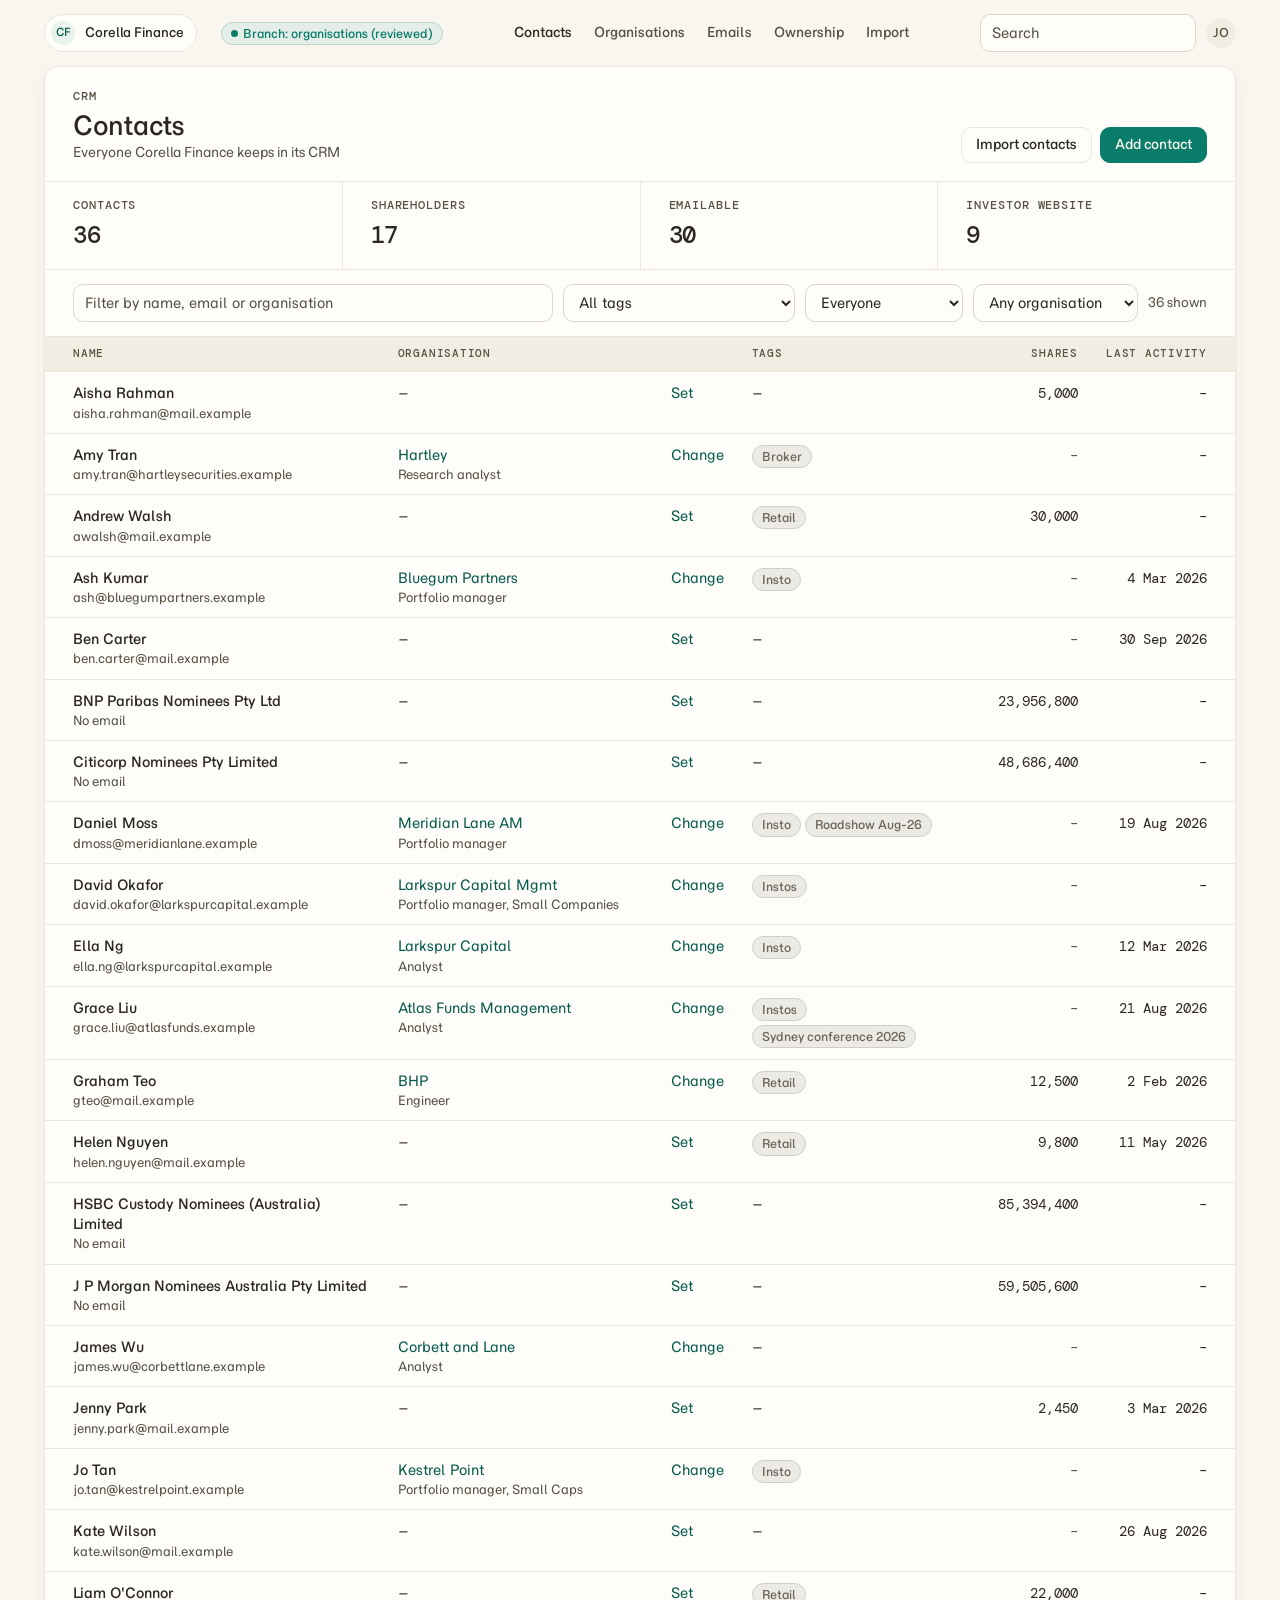
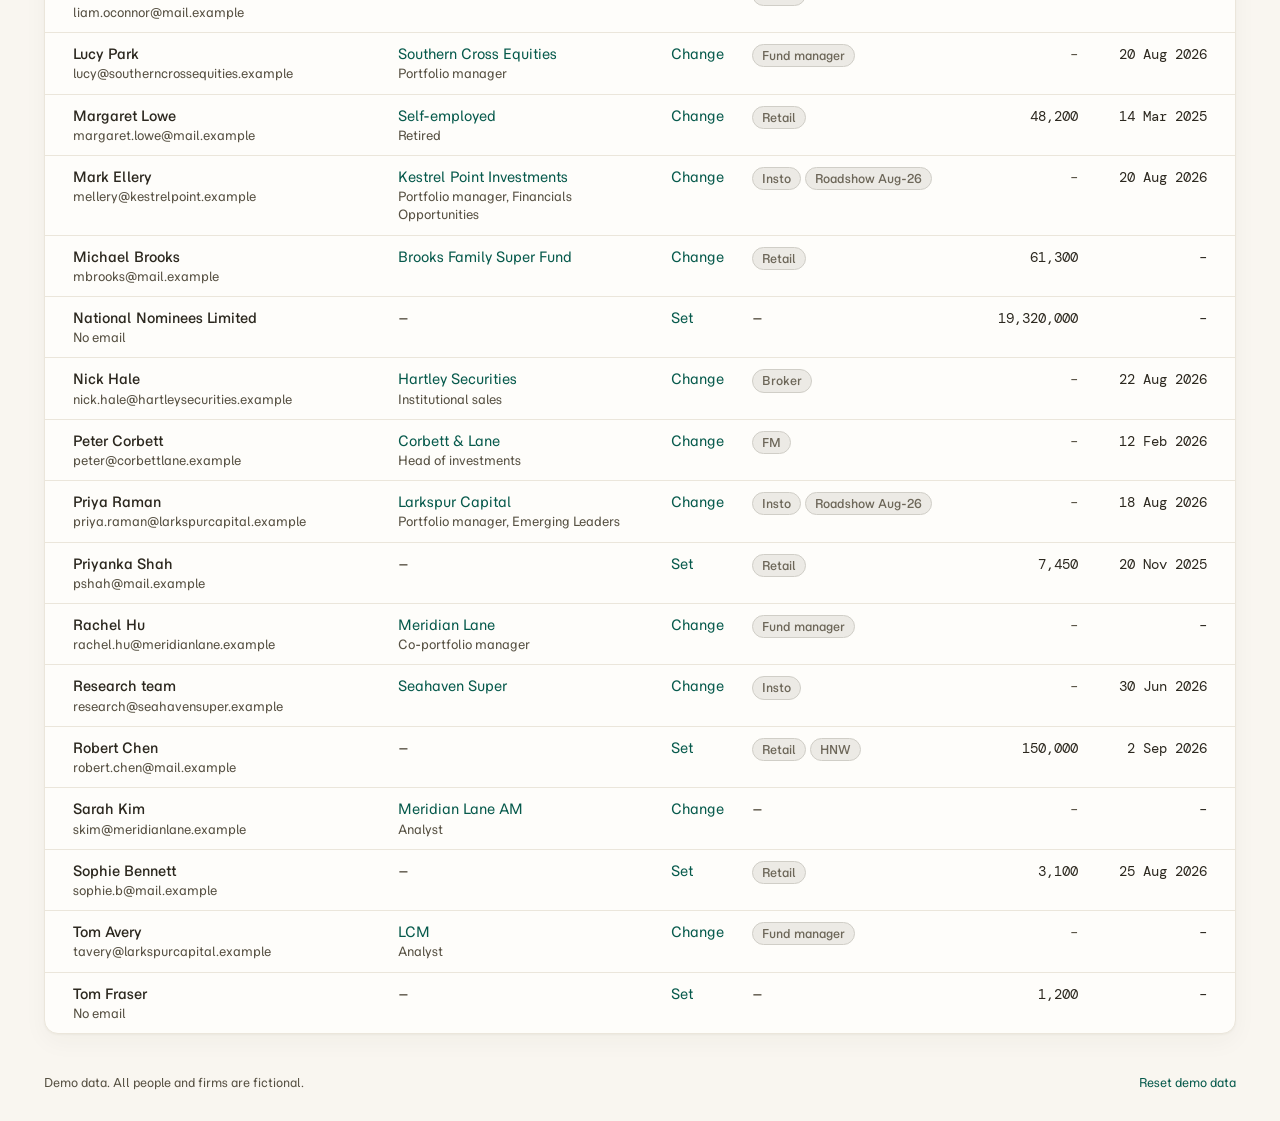
==== crm/4 - Corella CRM - Branch (reviewed).html @ 1e907d01 "Organisations: prototype (round 2), one-page note, homework pack and build tools Built on the engine" ====
<!doctype html>
<html lang="en-AU">
<head>
  <meta charset="utf-8">
  <meta name="viewport" content="width=device-width, initial-scale=1">
  <title>Corella Finance CRM · Branch: organisations (reviewed)</title>
  <style>
/* Embedded fonts: Momo Trust Sans and DM Mono. Generated file, no need to edit. */
@font-face{font-family:"Momo Trust Sans";font-weight:400;font-style:normal;font-display:block;src:url([data-uri]) format("woff2");}
@font-face{font-family:"Momo Trust Sans";font-weight:500;font-style:normal;font-display:block;src:url([data-uri]) format("woff2");}
@font-face{font-family:"DM Mono";font-weight:400;font-style:normal;font-display:block;src:url([data-uri]) format("woff2");}
@font-face{font-family:"DM Mono";font-weight:500;font-style:normal;font-display:block;src:url([data-uri]) format("woff2");}

</style>
  <style>
/* Ivy design tokens (Parchment) and the components this mock uses. */

:root {
  --font-sans: "Momo Trust Sans", "Inter", "Segoe UI Variable Text", -apple-system, BlinkMacSystemFont, "Helvetica Neue", Arial, sans-serif;
  --font-mono: "DM Mono", ui-monospace, "SF Mono", Menlo, Consolas, monospace;

  --radius: 0.625rem;
  --background: #F9F6F0;
  --card: #FEFDFA;
  --foreground: #2C281F;
  --muted: #F2EDE2;
  --muted-foreground: #575143;
  --secondary: #F2EDE2;
  --accent: #E9F3EC;
  --accent-foreground: #075A4C;
  --primary: #0A7D6A;
  --primary-foreground: #F7F4EC;
  --destructive: #B52A1E;
  --ring: #075A4C;
  --border: #EBE6DB;
  --input: #DDD7C9;

  --hue-green: #0A7D6A;
  --hue-blue: #1F52D0;
  --hue-violet: #6B30CF;
  --hue-amber: #8A6800;
  --hue-orange: #B8460A;
  --hue-rose: #B31E57;
  --hue-red: #B52A1E;
  --hue-gray: #6D6759;
}

* { box-sizing: border-box; }
html, body { margin: 0; }
body {
  background: var(--background);
  color: var(--foreground);
  font-family: var(--font-sans);
  font-size: 14px;
  line-height: 1.45;
  font-synthesis: none;
  -webkit-font-smoothing: antialiased;
}
b, strong, th, h1, h2, h3, h4 { font-weight: 500; }
a { color: var(--accent-foreground); text-decoration: none; }
a:hover { text-decoration: underline; }
:focus-visible { outline: 2px solid var(--ring); outline-offset: 2px; }

.mono { font-family: var(--font-mono); font-variant-numeric: tabular-nums; }
.num { font-family: var(--font-mono); font-variant-numeric: tabular-nums; text-align: right; white-space: nowrap; }
.muted { color: var(--muted-foreground); }
.small { font-size: 13px; }
.caption { font-size: 12px; }
.eyebrow {
  font-family: var(--font-mono); font-size: 11.5px; font-weight: 500; letter-spacing: 0.08em;
  text-transform: uppercase; color: var(--muted-foreground);
}

/* Top navigation: no fill, melts into the ground */
.nav {
  display: flex; align-items: center; gap: 24px;
  max-width: 1240px; margin: 0 auto; padding: 14px 24px;
}
.chip-company {
  display: flex; align-items: center; gap: 10px; padding: 6px 12px 6px 6px;
  border: 1px solid var(--border); border-radius: 9999px; background: var(--card);
  font-size: 13px; font-weight: 500; white-space: nowrap;
}
.chip-company .logo {
  width: 24px; height: 24px; border-radius: 9999px; background: var(--accent);
  color: var(--accent-foreground); display: grid; place-items: center; font-size: 11px;
}
.nav-links { display: flex; gap: 22px; flex: 1; justify-content: center; }
.nav-links a { color: var(--muted-foreground); font-size: 13.5px; font-weight: 500; }
.nav-links a:hover { color: var(--foreground); text-decoration: none; }
.nav-links a.active { color: var(--foreground); }
.nav-right { display: flex; align-items: center; gap: 10px; }
.nav-search { width: 220px; }
.avatar {
  width: 30px; height: 30px; border-radius: 9999px; background: var(--secondary);
  color: var(--muted-foreground); display: grid; place-items: center; font-size: 12px; font-weight: 500;
}

/* The one page card */
.page { max-width: 1240px; margin: 0 auto; padding: 0 24px 40px; }
.card {
  background: var(--card); border: 1px solid var(--border); border-radius: calc(var(--radius) + 4px);
  box-shadow: 0 1px 2px rgba(44, 40, 31, 0.04), 0 8px 24px rgba(44, 40, 31, 0.04);
  overflow: hidden;
}
.card-head {
  display: flex; align-items: flex-end; justify-content: space-between; gap: 16px;
  padding: 22px 28px 18px; border-bottom: 1px solid var(--border);
}
.card-head h1 { font-size: 26px; line-height: 1.2; margin: 4px 0 2px; letter-spacing: -0.01em; }
.card-head .sub { color: var(--muted-foreground); font-size: 13.5px; }
.actions { display: flex; gap: 8px; align-items: center; flex-wrap: wrap; }

.section { padding: 20px 28px; border-bottom: 1px solid var(--border); }
.section:last-child { border-bottom: 0; }
.section > .eyebrow { margin-bottom: 12px; }
.section h3 { font-size: 17px; margin: 0 0 4px; }

/* Stat strip: figures divided by vertical hairlines */
.stats { display: flex; border-bottom: 1px solid var(--border); }
.stat { flex: 1; padding: 16px 28px; border-right: 1px solid var(--border); }
.stat:last-child { border-right: 0; }
.stat .value { font-family: var(--font-mono); font-variant-numeric: tabular-nums; font-size: 24px; font-weight: 500; margin-top: 4px; letter-spacing: -0.02em; }

/* Split: main column and a ruled context rail */
.split { display: grid; grid-template-columns: minmax(0, 1fr) 340px; }
.split > .main { border-right: 1px solid var(--border); min-width: 0; }
.rail .section { padding: 18px 22px; }
.kv { display: grid; grid-template-columns: 110px minmax(0, 1fr); gap: 8px 12px; align-items: baseline; }
.kv .k { color: var(--muted-foreground); font-size: 13px; }
.kv .v { overflow-wrap: anywhere; }

/* Buttons */
.btn {
  font: inherit; font-size: 13.5px; font-weight: 500; border-radius: var(--radius);
  padding: 7px 14px; border: 1px solid var(--border); background: var(--card); color: var(--foreground);
  cursor: pointer; white-space: nowrap; display: inline-flex; align-items: center; gap: 6px;
}
.btn:hover { border-color: var(--input); background: color-mix(in oklab, var(--muted) 50%, var(--card)); }
.btn:active { transform: translateY(1px); }
.btn.primary { background: var(--primary); color: var(--primary-foreground); border-color: var(--primary); }
.btn.primary:hover { background: color-mix(in oklab, var(--primary) 88%, black); }
.btn.neon { background: var(--accent); color: var(--accent-foreground); border-color: var(--accent); }
.btn.ghost { background: transparent; border-color: transparent; color: var(--muted-foreground); }
.btn.ghost:hover { color: var(--foreground); background: var(--muted); }
.btn.sm { padding: 4px 10px; font-size: 12.5px; }
.btn:disabled { opacity: 0.5; cursor: not-allowed; }
.link-btn { background: none; border: 0; padding: 0; font: inherit; color: var(--accent-foreground); cursor: pointer; text-align: left; }
.link-btn:hover { text-decoration: underline; }

/* Fields */
.field { display: flex; flex-direction: column; gap: 6px; margin-bottom: 14px; }
.field label { font-size: 13px; font-weight: 500; }
.field .help { font-size: 12px; color: var(--muted-foreground); }
.input, select.input, textarea.input {
  font: inherit; font-size: 14px; color: var(--foreground); background: var(--card);
  border: 1px solid var(--input); border-radius: var(--radius); padding: 8px 11px; width: 100%;
}
textarea.input { min-height: 90px; resize: vertical; }
.input::placeholder { color: var(--muted-foreground); }
.input:focus { outline: 2px solid var(--ring); outline-offset: 0; border-color: var(--ring); }
.row { display: flex; gap: 12px; }
.row > * { flex: 1; }
.check { display: flex; align-items: center; gap: 8px; font-size: 14px; margin: 6px 0; cursor: pointer; }
.check input { accent-color: var(--primary); width: 16px; height: 16px; }

/* Tables */
.table-wrap { overflow-x: auto; }
table.t { width: 100%; border-collapse: collapse; }
table.t th {
  background: var(--muted); font-family: var(--font-mono); font-size: 11px; font-weight: 500;
  letter-spacing: 0.07em; text-transform: uppercase; color: var(--muted-foreground);
  text-align: left; padding: 9px 14px; border-bottom: 1px solid var(--border); white-space: nowrap;
}
table.t th.num { text-align: right; }
table.t td { padding: 11px 14px; border-bottom: 1px solid var(--border); vertical-align: top; }
table.t tr:last-child td { border-bottom: 0; }
table.t tr.click { cursor: pointer; }
table.t tr.click:hover td { background: color-mix(in oklab, var(--muted) 45%, var(--card)); }
table.t td:first-child, table.t th:first-child { padding-left: 28px; }
table.t td:last-child, table.t th:last-child { padding-right: 28px; }
.name-cell .n { font-weight: 500; }
.name-cell .e { color: var(--muted-foreground); font-size: 12.5px; }

/* Full-bleed rows (activity) */
.rows { list-style: none; margin: 0; padding: 0; }
.rows li { padding: 14px 28px; border-bottom: 1px solid var(--border); display: grid; grid-template-columns: 112px minmax(0, 1fr); gap: 14px; }
.rows li:last-child { border-bottom: 0; }
.rows .when { font-family: var(--font-mono); font-size: 12px; color: var(--muted-foreground); padding-top: 2px; }
.rows .what { font-size: 14px; }
.rows .meta { font-size: 12.5px; color: var(--muted-foreground); margin-top: 3px; }
.rows .title { font-weight: 500; }
.empty { padding: 28px; color: var(--muted-foreground); }

/* Badges: tone recipe against a hue */
.badge {
  display: inline-flex; align-items: center; gap: 5px; font-size: 12px; font-weight: 500;
  padding: 1px 9px; border-radius: 9999px; white-space: nowrap; line-height: 1.6;
  --h: var(--hue-gray);
  background: color-mix(in oklab, var(--h) 12%, var(--card));
  border: 1px solid color-mix(in oklab, var(--h) 30%, var(--card));
  color: var(--h);
}
.badge.green { --h: var(--hue-green); }
.badge.blue { --h: var(--hue-blue); }
.badge.violet { --h: var(--hue-violet); }
.badge.amber { --h: var(--hue-amber); }
.badge.orange { --h: var(--hue-orange); }
.badge.rose { --h: var(--hue-rose); }
.badge .x { cursor: pointer; opacity: 0.7; margin-left: 2px; }
.badge .x:hover { opacity: 1; }
.tags { display: flex; flex-wrap: wrap; gap: 4px; }
.dot { width: 7px; height: 7px; border-radius: 9999px; background: var(--h); display: inline-block; }

/* Well: recessed panel */
.well { background: var(--muted); border-radius: var(--radius); padding: 14px 16px; font-size: 13.5px; }
.well.accent { background: var(--accent); color: var(--accent-foreground); }

/* Toolbar above a table */
.toolbar { display: flex; gap: 10px; align-items: center; padding: 14px 28px; border-bottom: 1px solid var(--border); flex-wrap: wrap; }
.toolbar .input { width: auto; }
.toolbar .grow { flex: 1; min-width: 200px; }

/* Dialog */
.overlay { position: fixed; inset: 0; background: rgba(44, 40, 31, 0.28); display: grid; place-items: center; z-index: 50; padding: 20px; }
.dialog { background: var(--card); border: 1px solid var(--border); border-radius: var(--radius); width: 520px; max-width: 100%; max-height: 90vh; overflow: auto; box-shadow: 0 16px 48px rgba(44, 40, 31, 0.18); }
.dialog .dh { padding: 18px 22px 0; }
.dialog .dh h2 { font-size: 17px; margin: 0; }
.dialog .db { padding: 16px 22px 4px; }
.dialog .df { padding: 12px 22px 18px; display: flex; justify-content: flex-end; gap: 8px; }

/* Version badge and footer */
.version { font-size: 12px; }
.foot { max-width: 1240px; margin: 0 auto; padding: 0 24px 30px; display: flex; justify-content: space-between; color: var(--muted-foreground); font-size: 12px; }
.toast { position: fixed; bottom: 20px; left: 50%; transform: translateX(-50%); background: var(--foreground); color: var(--card); padding: 9px 16px; border-radius: var(--radius); font-size: 13px; z-index: 60; }

pre.csv { font-family: var(--font-mono); font-size: 12px; background: var(--muted); border-radius: var(--radius); padding: 12px 14px; overflow-x: auto; margin: 0; }
.status-ok { color: var(--hue-green); }
.status-bad { color: var(--hue-red); }
.status-warn { color: var(--hue-amber); }

/* Soft notice: a prompt, not an error */
.notice {
  display: flex; align-items: center; gap: 12px; flex-wrap: wrap; padding: 12px 28px; border-bottom: 1px solid var(--border);
  background: color-mix(in oklab, var(--hue-amber) 7%, var(--card)); font-size: 13.5px;
}
.notice .grow { flex: 1; min-width: 200px; }
.notice .badge { --h: var(--hue-amber); }

/* Review: likely duplicate organisations, one row per group */
.review { padding: 4px 28px 16px; background: color-mix(in oklab, var(--hue-amber) 4%, var(--card)); border-bottom: 1px solid var(--border); }
.review-row { display: flex; justify-content: space-between; align-items: center; gap: 16px; flex-wrap: wrap; padding: 10px 0; border-top: 1px solid var(--border); }
.review-names { flex: 1; min-width: 240px; font-size: 13.5px; }
.review-actions { display: flex; align-items: center; gap: 8px; flex-wrap: wrap; }
.review-actions .input { width: auto; padding: 5px 9px; font-size: 13px; }

/* Bulk actions: appears when rows are ticked, right above the table */
.bulk-bar { display: none; align-items: center; gap: 10px; padding: 10px 28px; border-bottom: 1px solid var(--border); background: var(--accent); color: var(--accent-foreground); font-size: 13.5px; font-weight: 500; }
.bulk-bar.on { display: flex; }
.bulk-bar .grow { flex: 1; }

/* Picker: search a long list, or create something new */
.picker .dialog { width: 480px; }
.picker-list { max-height: 300px; overflow: auto; margin-top: 10px; border: 1px solid var(--border); border-radius: var(--radius); }
.picker-item { display: block; width: 100%; text-align: left; font: inherit; background: var(--card); border: 0; border-bottom: 1px solid var(--border); padding: 9px 12px; cursor: pointer; }
.picker-item:last-child { border-bottom: 0; }
.picker-item:hover { background: color-mix(in oklab, var(--muted) 50%, var(--card)); }
.picker-item .n { font-weight: 500; }
.picker-item .e { display: block; color: var(--muted-foreground); font-size: 12.5px; }
.picker-create { margin-top: 12px; padding-top: 12px; border-top: 1px solid var(--border); }

/* Organisation field on a contact: the current firm plus a button to change it */
.org-field { display: flex; align-items: center; gap: 8px; flex-wrap: wrap; }
.org-field .org-field-name { font-size: 14px; }

/* Collapsed form: just a heading until you need it */
.collapsed-form { display: flex; align-items: center; justify-content: space-between; gap: 12px; }

</style>
</head>
<body data-dl-theme="parchment">
  <div id="app"></div>
  <script>
    // Which version of the CRM this is. Each version keeps its own demo data in the browser.
    window.CRM_VERSION = { key: "branch-organisations-reviewed", label: "Branch: organisations (reviewed)", tone: "green" };
  </script>
  <script>
// Demo data for Corella Finance. All people, firms and figures are fictional.
// The app copies this into the browser's storage on first load; "Reset demo data" restores it.

window.CRM_SEED = (function () {
  const TOTAL_SHARES = 386400000;

  // People. company and occupation are free text, typed by whoever added the contact.
  const contacts = [
    // Fund managers, super funds and brokers (from Josh's spreadsheet)
    { id: "c01", firstName: "Priya", lastName: "Raman", email: "priya.raman@larkspurcapital.example", phone: "+61 2 9000 1101", company: "Larkspur Capital", occupation: "Portfolio manager, Emerging Leaders", tags: ["Insto", "Roadshow Aug-26"] },
    { id: "c02", firstName: "David", lastName: "Okafor", email: "david.okafor@larkspurcapital.example", phone: "+61 2 9000 1102", company: "Larkspur Capital Mgmt", occupation: "Portfolio manager, Small Companies", tags: ["Instos"] },
    { id: "c03", firstName: "Tom", lastName: "Avery", email: "tavery@larkspurcapital.example", phone: "", company: "LCM", occupation: "Analyst", tags: ["Fund manager"] },
    { id: "c04", firstName: "Ella", lastName: "Ng", email: "ella.ng@larkspurcapital.example", phone: "+61 2 9000 1107", company: "Larkspur Capital", occupation: "Analyst", tags: ["Insto"] },
    { id: "c05", firstName: "Daniel", lastName: "Moss", email: "dmoss@meridianlane.example", phone: "+61 3 9100 2201", company: "Meridian Lane AM", occupation: "Portfolio manager", tags: ["Insto", "Roadshow Aug-26"] },
    { id: "c06", firstName: "Rachel", lastName: "Hu", email: "rachel.hu@meridianlane.example", phone: "", company: "Meridian Lane", occupation: "Co-portfolio manager", tags: ["Fund manager"] },
    { id: "c07", firstName: "Sarah", lastName: "Kim", email: "skim@meridianlane.example", phone: "", company: "Meridian Lane AM", occupation: "Analyst", tags: [] },
    { id: "c08", firstName: "Ash", lastName: "Kumar", email: "ash@bluegumpartners.example", phone: "+61 3 9200 3301", company: "Bluegum Partners", occupation: "Portfolio manager", tags: ["Insto"] },
    { id: "c09", firstName: "Peter", lastName: "Corbett", email: "peter@corbettlane.example", phone: "+61 2 9300 4401", company: "Corbett & Lane", occupation: "Head of investments", tags: ["FM"] },
    { id: "c10", firstName: "James", lastName: "Wu", email: "james.wu@corbettlane.example", phone: "", company: "Corbett and Lane", occupation: "Analyst", tags: [] },
    { id: "c11", firstName: "Mark", lastName: "Ellery", email: "mellery@kestrelpoint.example", phone: "+61 2 9400 5501", company: "Kestrel Point Investments", occupation: "Portfolio manager, Financials Opportunities", tags: ["Insto", "Roadshow Aug-26"] },
    { id: "c12", firstName: "Jo", lastName: "Tan", email: "jo.tan@kestrelpoint.example", phone: "", company: "Kestrel Point", occupation: "Portfolio manager, Small Caps", tags: ["Insto"] },
    { id: "c13", firstName: "Research", lastName: "team", email: "research@seahavensuper.example", phone: "", company: "Seahaven Super", occupation: "", tags: ["Insto"] },
    { id: "c14", firstName: "Grace", lastName: "Liu", email: "grace.liu@atlasfunds.example", phone: "", company: "Atlas Funds Management", occupation: "Analyst", tags: ["Instos", "Sydney conference 2026"] },
    { id: "c15", firstName: "Lucy", lastName: "Park", email: "lucy@southerncrossequities.example", phone: "+61 2 9500 6601", company: "Southern Cross Equities", occupation: "Portfolio manager", tags: ["Fund manager"] },
    { id: "c16", firstName: "Nick", lastName: "Hale", email: "nick.hale@hartleysecurities.example", phone: "+61 2 9600 7701", company: "Hartley Securities", occupation: "Institutional sales", tags: ["Broker"] },
    { id: "c17", firstName: "Amy", lastName: "Tran", email: "amy.tran@hartleysecurities.example", phone: "", company: "Hartley", occupation: "Research analyst", tags: ["Broker"] },

    // Banks holding shares for others. Created automatically from the share register.
    { id: "c18", firstName: "HSBC Custody Nominees (Australia) Limited", lastName: "", email: "", phone: "", company: "", occupation: "", tags: [], holdings: [{ holderId: "X0001104412", accountName: "HSBC CUSTODY NOMINEES (AUSTRALIA) LIMITED", shares: 85394400 }] },
    { id: "c19", firstName: "J P Morgan Nominees Australia Pty Limited", lastName: "", email: "", phone: "", company: "", occupation: "", tags: [], holdings: [{ holderId: "X0001104987", accountName: "J P MORGAN NOMINEES AUSTRALIA PTY LIMITED", shares: 59505600 }] },
    { id: "c20", firstName: "Citicorp Nominees Pty Limited", lastName: "", email: "", phone: "", company: "", occupation: "", tags: [], holdings: [{ holderId: "X0001105233", accountName: "CITICORP NOMINEES PTY LIMITED", shares: 48686400 }] },
    { id: "c21", firstName: "BNP Paribas Nominees Pty Ltd", lastName: "", email: "", phone: "", company: "", occupation: "", tags: [], holdings: [{ holderId: "X0001106020", accountName: "BNP PARIBAS NOMINEES PTY LTD <AGENCY LENDING A/C>", shares: 23956800 }] },
    { id: "c22", firstName: "National Nominees Limited", lastName: "", email: "", phone: "", company: "", occupation: "", tags: [], holdings: [{ holderId: "X0001106551", accountName: "NATIONAL NOMINEES LIMITED", shares: 19320000 }] },

    // Individual investors
    { id: "c23", firstName: "Margaret", lastName: "Lowe", email: "margaret.lowe@mail.example", phone: "+61 412 000 231", company: "Self-employed", occupation: "Retired", tags: ["Retail"], hub: "2025-03-14", holdings: [{ holderId: "I0042218811", accountName: "MRS MARGARET ANNE LOWE", shares: 48200 }] },
    { id: "c24", firstName: "Graham", lastName: "Teo", email: "gteo@mail.example", phone: "", company: "BHP", occupation: "Engineer", tags: ["Retail"], hub: "2026-02-02", holdings: [{ holderId: "I0051133902", accountName: "MR GRAHAM TEO", shares: 12500 }] },
    { id: "c25", firstName: "Sophie", lastName: "Bennett", email: "sophie.b@mail.example", phone: "", company: "", occupation: "", tags: ["Retail"], hub: "2026-08-25", holdings: [{ holderId: "I0060012345", accountName: "MS SOPHIE BENNETT", shares: 3100 }] },
    { id: "c26", firstName: "Liam", lastName: "O'Connor", email: "liam.oconnor@mail.example", phone: "", company: "", occupation: "", tags: ["Retail"], holdings: [{ holderId: "I0038821190", accountName: "MR LIAM PATRICK O'CONNOR", shares: 22000 }] },
    { id: "c27", firstName: "Priyanka", lastName: "Shah", email: "pshah@mail.example", phone: "", company: "", occupation: "", tags: ["Retail"], hub: "2025-11-20", holdings: [{ holderId: "I0057730014", accountName: "MRS PRIYANKA SHAH", shares: 7450 }] },
    { id: "c28", firstName: "Robert", lastName: "Chen", email: "robert.chen@mail.example", phone: "+61 418 000 772", company: "", occupation: "Company director", tags: ["Retail", "HNW"], hub: "2024-09-02", holdings: [{ holderId: "I0012209876", accountName: "MR ROBERT CHEN", shares: 104000 }, { holderId: "I0012209877", accountName: "CHEN SUPER PTY LTD <CHEN FAMILY S/F A/C>", shares: 46000 }] },
    { id: "c29", firstName: "Aisha", lastName: "Rahman", email: "aisha.rahman@mail.example", phone: "", company: "", occupation: "", tags: [], holdings: [{ holderId: "I0063390021", accountName: "MS AISHA RAHMAN", shares: 5000 }] },
    { id: "c30", firstName: "Michael", lastName: "Brooks", email: "mbrooks@mail.example", phone: "", company: "Brooks Family Super Fund", occupation: "", tags: ["Retail"], holdings: [{ holderId: "I0029945512", accountName: "BROOKS SUPER PTY LTD <BROOKS FAMILY S/F A/C>", shares: 61300 }] },
    { id: "c31", firstName: "Helen", lastName: "Nguyen", email: "helen.nguyen@mail.example", phone: "", company: "", occupation: "", tags: ["Retail"], hub: "2026-05-11", holdings: [{ holderId: "I0058812230", accountName: "MS HELEN NGUYEN", shares: 9800 }] },
    { id: "c32", firstName: "Tom", lastName: "Fraser", email: "", phone: "", company: "", occupation: "", tags: [], holdings: [{ holderId: "I0066001237", accountName: "MR THOMAS JAMES FRASER", shares: 1200 }] },
    { id: "c33", firstName: "Kate", lastName: "Wilson", email: "kate.wilson@mail.example", phone: "", company: "", occupation: "", tags: [], hub: "2026-08-26" },
    { id: "c34", firstName: "Ben", lastName: "Carter", email: "ben.carter@mail.example", phone: "", company: "", occupation: "", tags: [], hub: "2026-09-30" },
    { id: "c35", firstName: "Andrew", lastName: "Walsh", email: "awalsh@mail.example", phone: "", company: "", occupation: "", tags: ["Retail"], holdings: [{ holderId: "I0047719001", accountName: "MR ANDREW WALSH", shares: 30000 }] },
    { id: "c36", firstName: "Jenny", lastName: "Park", email: "jenny.park@mail.example", phone: "", company: "", occupation: "", tags: [], hub: "2026-03-03", holdings: [{ holderId: "I0061174320", accountName: "MISS JENNY PARK", shares: 2450 }] }
  ].map(c => Object.assign({ holdings: [], hub: null, unsubscribed: false }, c));

  // Notes, calls and meetings typed in, plus emails forwarded in. Each sits on one contact.
  const activities = [
    { id: "a01", contactId: "c01", type: "meeting", date: "2026-08-18", author: "Josh", text: "Met Larkspur team (Priya, David, Tom) with CEO and CFO. David asked about the arrears trend; may top up after the raise. Send David the late-repayments data." },
    { id: "a02", contactId: "c04", type: "note", date: "2026-03-12", author: "Josh", text: "Caught up with Ella at Larkspur's Sydney office. Wants to visit our operations later in the year." },
    { id: "a03", contactId: "c05", type: "meeting", date: "2026-08-19", author: "Hannah", text: "Met Daniel (CFO only). Worried about funding costs. Daniel prefers CFO-only meetings; Rachel wants the CEO next time." },
    { id: "a04", contactId: "c11", type: "meeting", date: "2026-08-20", author: "Josh", text: "Kestrel Point: Mark, Jo and Ella, with CEO and Josh. Operations and collections. Book an operations visit for November." },
    { id: "a05", contactId: "c11", type: "email_forwarded", date: "2026-08-20", author: "Josh", subject: "Re: Kestrel Point x Corella, thanks for today", text: "Thanks Josh, good session with Mark, Jo and Ella. Keen to book the operations visit for November. Ella will coordinate from our side." },
    { id: "a06", contactId: "c15", type: "call", date: "2026-08-20", author: "Josh", text: "Lucy: questions on dividend policy. Invite to the Feb roadshow." },
    { id: "a07", contactId: "c14", type: "note", date: "2026-08-21", author: "Josh", text: "Met at the Sydney conference. Interested in the income angle. Invite to the Feb roadshow." },
    { id: "a08", contactId: "c16", type: "meeting", date: "2026-08-22", author: "Hannah", text: "Roadshow debrief with Nick. Amy to start writing research on us; first note in November." },
    { id: "a09", contactId: "c08", type: "note", date: "2026-03-04", author: "Josh", text: "Ash: lost a big client in Q2. Watch for selling." },
    { id: "a10", contactId: "c09", type: "meeting", date: "2026-02-12", author: "Hannah", text: "Peter and James. Asked about bad debts." },
    { id: "a11", contactId: "c28", type: "call", date: "2026-09-02", author: "Josh", text: "Called about the dividend reinvestment plan." },
    { id: "a12", contactId: "c13", type: "note", date: "2026-06-30", author: "Eddy (InvestorHub)", text: "Seahaven holds through an external manager. Josh to find out which one." }
  ];

  // Emails sent from the CRM. Recipients are worked out when the app first loads.
  const emails = [
    { id: "e01", subject: "Roadshow invitation: August", date: "2026-08-04", audience: { kind: "tags", tags: ["Insto", "Instos", "Fund manager", "FM"] }, body: "We'd like to meet with you during our results roadshow, 18 to 22 August." },
    { id: "e02", subject: "FY26 results and roadshow", date: "2026-08-25", audience: { kind: "shareholders" }, body: "Corella Finance has released its FY26 results." },
    { id: "e03", subject: "Investor update: September", date: "2026-09-28", audience: { kind: "all" }, body: "Our September investor update." }
  ];

  // Ownership report, as at 30 September 2026. Funds found behind the banks on the register.
  const ownership = {
    asAt: "2026-09-30",
    comparedWith: "June 2026",
    summary: [
      { label: "Held by banks on behalf of others", pct: 61.3 },
      { label: "Traced to a fund", pct: 48.2 },
      { label: "Not traced", pct: 13.1 }
    ],
    funds: [
      { manager: "Larkspur Capital", fund: "Emerging Leaders Fund", via: "HSBC", pct: 6.4, change: "+1.2" },
      { manager: "Meridian Lane Asset Management", fund: "Australian Equities", via: "Citicorp", pct: 5.9, change: "−0.8" },
      { manager: "Kestrel Point Investments", fund: "Financials Opportunities", via: "J.P. Morgan", pct: 4.7, change: "+2.1" },
      { manager: "Larkspur Capital", fund: "Small Companies Fund", via: "J.P. Morgan", pct: 3.8, change: "0.0" },
      { manager: "Bluegum Partners", fund: "Bluegum Small Caps", via: "BNP Paribas", pct: 3.1, change: "−1.4" },
      { manager: "Atlas Funds Management", fund: "Income Fund", via: "HSBC", pct: 2.6, change: "new" },
      { manager: "Seahaven Super", fund: "Balanced", via: "National Nominees", pct: 2.2, change: "+0.3" },
      { manager: "Corbett & Lane", fund: "Value Fund", via: "Citicorp", pct: 1.9, change: "−1.1" }
    ]
  };

  return { company: { name: "Corella Finance", totalShares: TOTAL_SHARES }, currentUser: "Josh", contacts, activities, emails, ownership };
})();

</script>
  <script>
// A simplified InvestorHub CRM. Plain JavaScript, no build step.
// Pages are rendered from the state object and saved to the browser's localStorage.

(function () {
  "use strict";

  const VERSION = window.CRM_VERSION;
  const STORAGE_KEY = "corella-crm-" + VERSION.key;
  const app = document.getElementById("app");

  // ---------------------------------------------------------------------------
  // State
  // ---------------------------------------------------------------------------

  let state = load();

  function load() {
    try {
      const saved = localStorage.getItem(STORAGE_KEY);
      if (saved) { const old = JSON.parse(saved); if (old.schema === 3) return old; }
    } catch (e) { /* storage unavailable: fall back to the seed */ }
    const s = freshState();
    try { localStorage.setItem(STORAGE_KEY, JSON.stringify(s)); } catch (e) { /* ignore */ }
    return s;
  }

  function save() {
    try { localStorage.setItem(STORAGE_KEY, JSON.stringify(state)); } catch (e) { /* ignore */ }
  }

  function freshState() {
    const s = JSON.parse(JSON.stringify(window.CRM_SEED));
    s.schema = 3;
    // Organisations are records of their own. On first run, each distinct
    // company string becomes one; contacts point at it by id. Likely
    // duplicates are suggested on the Organisations page for a person to
    // confirm; nothing is merged automatically.
    s.organisations = [];
    s.dismissedMerges = [];
    s.contacts.forEach(function (c) {
      const name = (c.company || "").trim();
      delete c.company;
      c.organisationId = name ? findOrCreateOrg(s, name).id : null;
    });
    // Work out who each seeded email went to, and log it on each recipient.
    s.emails.forEach(function (em) {
      const recipients = audienceContacts(em.audience, s.contacts);
      em.recipients = recipients.length;
      em.opens = 0;
      em.clicks = 0;
      recipients.forEach(function (c, i) {
        let status = "Not opened";
        if (c.email.indexOf("larkspurcapital.example") > -1 && c.id === "c04") status = "Bounced";
        else if ((i + em.id.charCodeAt(2)) % 3 === 0) status = "Clicked";
        else if ((i + em.id.charCodeAt(2)) % 3 === 1) status = "Opened";
        if (status === "Opened" || status === "Clicked") em.opens++;
        if (status === "Clicked") em.clicks++;
        s.activities.push({ id: uid("a"), contactId: c.id, type: "email_sent", date: em.date, author: "Josh", subject: em.subject, emailId: em.id, status: status });
      });
    });
    return s;
  }

  function resetDemo() {
    state = freshState();
    save();
    location.hash = "#/contacts";
    render();
    toast("Demo data reset");
  }

  // ---------------------------------------------------------------------------
  // Helpers
  // ---------------------------------------------------------------------------

  function uid(prefix) { return prefix + Math.random().toString(36).slice(2, 9); }

  function esc(v) {
    return String(v == null ? "" : v)
      .replace(/&/g, "&amp;").replace(/</g, "&lt;").replace(/>/g, "&gt;")
      .replace(/"/g, "&quot;").replace(/'/g, "&#39;");
  }

  const MONTHS = ["Jan", "Feb", "Mar", "Apr", "May", "Jun", "Jul", "Aug", "Sep", "Oct", "Nov", "Dec"];
  function fmtDate(iso) {
    if (!iso) return "–";
    const p = iso.slice(0, 10).split("-");
    return parseInt(p[2], 10) + " " + MONTHS[parseInt(p[1], 10) - 1] + " " + p[0];
  }
  function todayIso() { return new Date().toISOString().slice(0, 10); }
  function fmtNum(n) { return Number(n || 0).toLocaleString("en-AU"); }
  function pct(n, of) { return of ? (100 * n / of).toFixed(1) + "%" : "–"; }

  function fullName(c) { return (c.firstName + " " + (c.lastName || "")).trim(); }
  function sharesHeld(c) { return (c.holdings || []).reduce(function (t, h) { return t + h.shares; }, 0); }
  function isShareholder(c) { return sharesHeld(c) > 0; }
  function canEmail(c) { return !!c.email && !c.unsubscribed; }
  function contactById(id) { return state.contacts.find(function (c) { return c.id === id; }); }

  // ---------------------------------------------------------------------------
  // Organisations: a record for a firm that people belong to
  // ---------------------------------------------------------------------------

  function orgById(id) { return (state.organisations || []).find(function (o) { return o.id === id; }); }
  function orgOf(c) { return c.organisationId ? orgById(c.organisationId) : null; }
  function orgName(c) { const o = orgOf(c); return o ? o.name : ""; }
  function membersOf(orgId) {
    return state.contacts.filter(function (c) { return c.organisationId === orgId; })
      .sort(function (a, b) { return fullName(a).localeCompare(fullName(b)); });
  }
  function sortedOrgs() {
    return (state.organisations || []).slice().sort(function (a, b) { return a.name.localeCompare(b.name); });
  }

  // Match a typed name to an existing organisation by its name or any earlier
  // spelling it absorbed in a merge. Only exact (case-insensitive) matches count.
  function findOrgByName(s, name) {
    const key = name.trim().toLowerCase();
    return (s.organisations || []).find(function (o) {
      return o.name.toLowerCase() === key || (o.aliases || []).some(function (a) { return a.toLowerCase() === key; });
    });
  }

  function findOrCreateOrg(s, name) {
    name = name.trim();
    let o = findOrgByName(s, name);
    if (!o) { o = { id: uid("o"), name: name, aliases: [] }; s.organisations.push(o); }
    return o;
  }

  function orgLink(c) {
    const o = typeof c === "string" ? orgById(c) : orgOf(c);
    return o ? '<a href="#/organisations/' + o.id + '">' + esc(o.name) + "</a>" : '<span class="muted">–</span>';
  }

  // When someone's organisation changes, note the move on their record so it isn't lost.
  function setOrganisation(c, orgId) {
    orgId = orgId || null;
    const oldId = c.organisationId || null;
    if (oldId === orgId) return;
    const oldName = oldId && orgById(oldId) ? orgById(oldId).name : "";
    const newName = orgId && orgById(orgId) ? orgById(orgId).name : "";
    let text;
    if (oldName && newName) text = "Moved from " + oldName + " to " + newName + ".";
    else if (newName) text = "Added to " + newName + ".";
    else text = "Removed from " + oldName + ".";
    c.organisationId = orgId;
    state.activities.push({ id: uid("a"), contactId: c.id, type: "org_change", date: todayIso(), author: state.currentUser, text: text });
  }

  // Words that vary between spellings of the same firm. Used only to *suggest*
  // duplicates; a person confirms every merge.
  const NOISE_WORDS = ["pty", "ltd", "limited", "plc", "inc", "llc", "co", "the", "mgmt", "management", "asset", "am",
    "investments", "investment", "securities", "partners", "group", "holdings", "funds", "fund", "equities", "capital"];
  function normName(name) {
    const words = name.toLowerCase().replace(/&/g, " and ").replace(/[^a-z0-9 ]+/g, " ").split(/\s+/).filter(Boolean);
    const kept = words.filter(function (w) { return NOISE_WORDS.indexOf(w) === -1; });
    return (kept.length ? kept : words).join(" ");
  }
  function initials(name) {
    return name.toLowerCase().replace(/&/g, " ").replace(/[^a-z0-9 ]+/g, " ").split(/\s+/).filter(Boolean)
      .map(function (w) { return w[0]; }).join("");
  }

  // Groups of organisations that look like the same firm: same name once noise
  // words are ignored, or one name is the initials of another (LCM → Larkspur Capital Mgmt).
  function suggestedMerges() {
    const orgs = sortedOrgs();
    const byKey = {};
    orgs.forEach(function (o) {
      let key = normName(o.name);
      const isInitials = /^[a-z]{2,5}$/.test(key) && o.name === o.name.toUpperCase();
      if (isInitials) {
        const target = orgs.find(function (p) { return p !== o && initials(p.name) === key; });
        if (target) key = normName(target.name);
      }
      (byKey[key] = byKey[key] || []).push(o);
    });
    return Object.keys(byKey).map(function (k) { return { key: k, orgs: byKey[k] }; })
      .filter(function (g) { return g.orgs.length > 1 && (state.dismissedMerges || []).indexOf(g.key) === -1; });
  }

  // Merge other organisations into one. People, meetings and notes move across;
  // the old spellings are kept as aliases so later imports map to the same firm.
  function mergeOrgs(masterId, otherIds) {
    const master = orgById(masterId);
    const merged = [];
    otherIds.forEach(function (id) {
      if (id === masterId) return;
      const o = orgById(id);
      if (!o) return;
      state.contacts.forEach(function (c) { if (c.organisationId === id) c.organisationId = masterId; });
      state.activities.forEach(function (a) { if (a.orgId === id) a.orgId = masterId; });
      master.aliases = (master.aliases || []).concat([o.name], o.aliases || []).filter(function (a, i, arr) {
        return a.toLowerCase() !== master.name.toLowerCase() && arr.indexOf(a) === i;
      });
      merged.push(o.name);
      state.organisations = state.organisations.filter(function (p) { return p.id !== id; });
    });
    if (merged.length) {
      state.activities.push({ id: uid("a"), orgId: masterId, attendeeIds: [], type: "org_merge", date: todayIso(), author: state.currentUser,
        text: "Merged " + merged.join(" and ") + " into " + master.name + "." });
    }
    return merged.length;
  }

  // Not a firm (a retail investor's employer, say): unlink its people and drop it.
  function removeOrg(orgId) {
    const o = orgById(orgId);
    if (!o) return;
    membersOf(orgId).forEach(function (c) { setOrganisation(c, null); });
    state.activities = state.activities.filter(function (a) { return a.orgId !== orgId; });
    state.organisations = state.organisations.filter(function (p) { return p.id !== orgId; });
  }

  // Activity on a person: logged on them directly, or logged on their firm with them as an attendee.
  function activitiesFor(contactId) {
    return state.activities
      .filter(function (a) { return a.contactId === contactId || (a.attendeeIds || []).indexOf(contactId) > -1; })
      .sort(function (a, b) { return b.date.localeCompare(a.date); });
  }

  // Everything that's happened with a firm: logged on it, or on any of its people. Bulk emails are left out.
  function activitiesForOrg(orgId) {
    const ids = membersOf(orgId).map(function (c) { return c.id; });
    return state.activities
      .filter(function (a) { return a.orgId === orgId || (ids.indexOf(a.contactId) > -1 && a.type !== "email_sent"); })
      .sort(function (a, b) { return b.date.localeCompare(a.date); });
  }

  function orgLastActivity(orgId) {
    const a = activitiesForOrg(orgId)[0];
    return a ? a.date : null;
  }

  // Most recent real contact: notes, calls, meetings, forwarded emails, website sign-up. Bulk emails don't count.
  function lastActivity(c) {
    const a = activitiesFor(c.id).filter(function (x) { return x.type !== "email_sent"; })[0];
    const dates = [a ? a.date : null, c.hub].filter(Boolean).sort();
    return dates.length ? dates[dates.length - 1] : null;
  }

  function allTags(contacts) {
    const counts = {};
    (contacts || state.contacts).forEach(function (c) {
      c.tags.forEach(function (t) { counts[t] = (counts[t] || 0) + 1; });
    });
    return Object.keys(counts).sort(function (a, b) { return a.localeCompare(b); })
      .map(function (t) { return { tag: t, count: counts[t] }; });
  }

  // Who an email goes to. kind: all | shareholders | tags | contacts
  function audienceContacts(audience, contacts) {
    contacts = contacts || state.contacts;
    return contacts.filter(function (c) {
      if (!canEmail(c)) return false;
      if (audience.kind === "all") return true;
      if (audience.kind === "shareholders") return isShareholder(c);
      if (audience.kind === "tags") return c.tags.some(function (t) { return (audience.tags || []).indexOf(t) > -1; });
      if (audience.kind === "contacts") return (audience.contactIds || []).indexOf(c.id) > -1;
      return false;
    });
  }

  function describeAudience(a) {
    if (a.kind === "all") return "All contacts";
    if (a.kind === "shareholders") return "Shareholders";
    if (a.kind === "tags") return "Tagged " + (a.tags || []).join(", ");
    if (a.kind === "contacts") return (a.contactIds || []).length + " chosen people";
    return "";
  }

  function toast(msg) {
    const el = document.createElement("div");
    el.className = "toast";
    el.textContent = msg;
    document.body.appendChild(el);
    setTimeout(function () { el.remove(); }, 2200);
  }

  function badge(text, tone) { return '<span class="badge ' + (tone || "") + '">' + esc(text) + "</span>"; }

  function tagBadges(tags) {
    if (!tags.length) return '<span class="muted">–</span>';
    return '<div class="tags">' + tags.map(function (t) { return badge(t); }).join("") + "</div>";
  }

  const ACTIVITY_LABELS = {
    meeting: ["Meeting", "violet"],
    note: ["Note", "blue"],
    call: ["Call", "blue"],
    email_forwarded: ["Email forwarded in", "amber"],
    email_sent: ["Email sent", ""],
    website: ["Investor website", "green"],
    org_change: ["Organisation changed", "amber"],
    org_merge: ["Organisations merged", "amber"]
  };

  // ---------------------------------------------------------------------------
  // Layout
  // ---------------------------------------------------------------------------

  // Top navigation. Each entry: [label, hash, matches-route-prefix]
  function navItems() {
    return [
      ["Contacts", "#/contacts", "contacts"],
      ["Organisations", "#/organisations", "organisations"],
      ["Emails", "#/emails", "emails"],
      ["Ownership", "#/ownership", "ownership"],
      ["Import", "#/import", "import"]
    ];
  }

  function layout(section, inner) {
    const links = navItems().map(function (n) {
      return '<a href="' + n[1] + '" class="' + (section === n[2] ? "active" : "") + '">' + n[0] + "</a>";
    }).join("");
    return (
      '<nav class="nav">' +
        '<div class="chip-company"><span class="logo">CF</span>' + esc(state.company.name) + "</div>" +
        '<span class="badge version ' + VERSION.tone + '"><span class="dot"></span>' + esc(VERSION.label) + "</span>" +
        '<div class="nav-links">' + links + "</div>" +
        '<div class="nav-right">' +
          '<form data-form="search"><input class="input nav-search" name="q" placeholder="Search" value="' + esc(currentSearch()) + '"></form>' +
          '<div class="avatar" title="Josh (investor relations)">JO</div>' +
        "</div>" +
      "</nav>" +
      '<main class="page"><div class="card">' + inner + "</div></main>" +
      '<footer class="foot"><span>Demo data. All people and firms are fictional.</span>' +
      '<button class="link-btn" data-action="reset">Reset demo data</button></footer>'
    );
  }

  function head(eyebrow, title, sub, actions) {
    return (
      '<div class="card-head"><div>' +
        '<div class="eyebrow">' + esc(eyebrow) + "</div>" +
        "<h1>" + esc(title) + "</h1>" +
        (sub ? '<div class="sub">' + sub + "</div>" : "") +
      "</div>" +
      (actions ? '<div class="actions">' + actions + "</div>" : "") +
      "</div>"
    );
  }

  function stats(items) {
    return '<div class="stats">' + items.map(function (s) {
      return '<div class="stat"><div class="eyebrow">' + esc(s[0]) + '</div><div class="value">' + s[1] + "</div></div>";
    }).join("") + "</div>";
  }

  // ---------------------------------------------------------------------------
  // Router
  // ---------------------------------------------------------------------------

  function parseHash() {
    const h = (location.hash || "#/contacts").slice(2);
    const qIndex = h.indexOf("?");
    const path = qIndex > -1 ? h.slice(0, qIndex) : h;
    const query = new URLSearchParams(qIndex > -1 ? h.slice(qIndex + 1) : "");
    return { parts: path.split("/").filter(Boolean), query: query };
  }

  function currentSearch() {
    const r = parseHash();
    return r.parts[0] === "search" ? (r.query.get("q") || "") : "";
  }

  function render() {
    const r = parseHash();
    const p = r.parts;
    let html;
    if (p[0] === "contacts" && p[1]) html = contactPage(p[1]);
    else if (p[0] === "organisations" && p[1]) html = organisationPage(p[1]);
    else if (p[0] === "organisations") html = organisationsPage();
    else if (p[0] === "emails" && p[1] === "new") html = composePage();
    else if (p[0] === "emails") html = emailsPage();
    else if (p[0] === "import") html = importPage();
    else if (p[0] === "ownership") html = ownershipPage();
    else if (p[0] === "search") html = searchPage(r.query.get("q") || "");
    else html = contactsPage();
    app.innerHTML = html;
    afterRender();
    window.scrollTo(0, 0);
  }

  // Pages that need wiring after they're drawn register a function here.
  let afterRenderHook = null;
  function afterRender() {
    if (afterRenderHook) { const f = afterRenderHook; afterRenderHook = null; f(); }
  }

  // ---------------------------------------------------------------------------
  // Contacts list
  // ---------------------------------------------------------------------------

  const listFilter = { text: "", tag: "", holders: "all", org: "all" };

  function contactRow(c) {
    const shares = sharesHeld(c);
    return (
      '<tr class="click" data-href="#/contacts/' + c.id + '">' +
        '<td class="name-cell"><div class="n">' + esc(fullName(c)) + '</div><div class="e">' + esc(c.email || "No email") + "</div></td>" +
        '<td class="name-cell">' + orgLink(c) + (c.organisationId && c.occupation ? '<div class="e">' + esc(c.occupation) + "</div>" : "") + "</td>" +
        '<td><button class="link-btn small" data-action="pick-org-row" data-id="' + c.id + '">' + (c.organisationId ? "Change" : "Set") + "</button></td>" +
        "<td>" + tagBadges(c.tags) + "</td>" +
        '<td class="num">' + (shares ? fmtNum(shares) : '<span class="muted">–</span>') + "</td>" +
        '<td class="num">' + fmtDate(lastActivity(c)) + "</td>" +
      "</tr>"
    );
  }

  function contactTable(list) {
    if (!list.length) return '<div class="empty">No contacts match.</div>';
    return (
      '<div class="table-wrap"><table class="t"><thead><tr>' +
        "<th>Name</th><th>Organisation</th><th></th><th>Tags</th><th class=\"num\">Shares</th><th class=\"num\">Last activity</th>" +
      "</tr></thead><tbody>" + list.map(contactRow).join("") + "</tbody></table></div>"
    );
  }

  function filteredContacts() {
    const q = listFilter.text.trim().toLowerCase();
    return state.contacts.filter(function (c) {
      if (listFilter.org === "yes" && !c.organisationId) return false;
      if (listFilter.org === "no" && c.organisationId) return false;
      if (q && (fullName(c) + " " + c.email + " " + orgName(c)).toLowerCase().indexOf(q) === -1) return false;
      if (listFilter.tag && c.tags.indexOf(listFilter.tag) === -1) return false;
      if (listFilter.holders === "yes" && !isShareholder(c)) return false;
      if (listFilter.holders === "no" && isShareholder(c)) return false;
      return true;
    }).sort(function (a, b) { return fullName(a).localeCompare(fullName(b)); });
  }

  function contactsPage() {
    const all = state.contacts;
    const tagOptions = allTags().map(function (t) {
      return '<option value="' + esc(t.tag) + '"' + (listFilter.tag === t.tag ? " selected" : "") + ">" + esc(t.tag) + " (" + t.count + ")</option>";
    }).join("");
    afterRenderHook = function () {
      const box = document.getElementById("contact-filter");
      box.addEventListener("input", function () { listFilter.text = box.value; refreshContactRows(); });
    };
    return layout("contacts",
      head("CRM", "Contacts", "Everyone " + esc(state.company.name) + " keeps in its CRM",
        '<a class="btn" href="#/import">Import contacts</a><button class="btn primary" data-action="add-contact">Add contact</button>') +
      stats([
        ["Contacts", fmtNum(all.length)],
        ["Shareholders", fmtNum(all.filter(isShareholder).length)],
        ["Emailable", fmtNum(all.filter(canEmail).length)],
        ["Investor website", fmtNum(all.filter(function (c) { return c.hub; }).length)]
      ]) +
      '<div class="toolbar">' +
        '<input id="contact-filter" class="input grow" placeholder="Filter by name, email or organisation" value="' + esc(listFilter.text) + '">' +
        '<select class="input" data-change="tag-filter"><option value="">All tags</option>' + tagOptions + "</select>" +
        '<select class="input" data-change="holder-filter">' +
          '<option value="all"' + (listFilter.holders === "all" ? " selected" : "") + ">Everyone</option>" +
          '<option value="yes"' + (listFilter.holders === "yes" ? " selected" : "") + ">Shareholders</option>" +
          '<option value="no"' + (listFilter.holders === "no" ? " selected" : "") + ">Not shareholders</option>" +
        "</select>" +
        '<select class="input" data-change="org-filter">' +
          '<option value="all"' + (listFilter.org === "all" ? " selected" : "") + ">Any organisation</option>" +
          '<option value="yes"' + (listFilter.org === "yes" ? " selected" : "") + ">In an organisation</option>" +
          '<option value="no"' + (listFilter.org === "no" ? " selected" : "") + ">No organisation</option>" +
        "</select>" +
        '<span class="muted small" id="contact-count"></span>' +
      "</div>" +
      '<div id="contact-rows">' + contactRowsHtml() + "</div>"
    );
  }

  function contactRowsHtml() {
    const list = filteredContacts();
    setTimeout(function () {
      const el = document.getElementById("contact-count");
      if (el) el.textContent = list.length + " shown";
    });
    return contactTable(list);
  }

  function refreshContactRows() {
    document.getElementById("contact-rows").innerHTML = contactRowsHtml();
  }

  // ---------------------------------------------------------------------------
  // Contact page
  // ---------------------------------------------------------------------------

  let editingDetails = false;

  // One row of a timeline. `view` says whose timeline: "contact" (the person's own page)
  // or "org" (the firm's page), which decides what context to add underneath.
  function activityRow(a, view) {
    const label = ACTIVITY_LABELS[a.type] || [a.type, ""];
    let body;
    if (a.type === "email_sent") {
      const tone = a.status === "Bounced" ? "rose" : a.status === "Clicked" ? "green" : a.status === "Opened" ? "green" : "";
      body = '<div class="title">' + esc(a.subject) + " " + badge(a.status, tone) + "</div>";
    } else if (a.type === "email_forwarded") {
      body = '<div class="title">' + esc(a.subject) + "</div><div>" + esc(a.text) + "</div>";
    } else {
      body = "<div>" + esc(a.text) + "</div>";
    }
    const meta = [];
    if (a.orgId) {
      const o = orgById(a.orgId);
      const names = (a.attendeeIds || []).map(function (id) { const c = contactById(id); return c ? fullName(c) : null; }).filter(Boolean);
      if (view === "contact" && o) meta.push("With " + esc(o.name) + (names.length ? ": " + esc(names.join(", ")) : ""));
      if (view === "org" && names.length) meta.push("Attended: " + esc(names.join(", ")));
    } else if (view === "org" && a.contactId) {
      const c = contactById(a.contactId);
      if (c) meta.push("On " + '<a href="#/contacts/' + c.id + '">' + esc(fullName(c)) + "</a>");
    }
    if (a.author && a.type !== "email_sent") meta.push("Logged by " + esc(a.author));
    return (
      '<li><div class="when">' + fmtDate(a.date) + "</div><div>" +
        '<div style="margin-bottom:4px">' + badge(label[0], label[1]) + "</div>" +
        '<div class="what">' + body + "</div>" +
        (meta.length ? '<div class="meta">' + meta.join(" · ") + "</div>" : "") +
      "</div></li>"
    );
  }

  function contactActivity(c) {
    const list = activitiesFor(c.id).slice();
    if (c.hub) list.push({ type: "website", date: c.hub, text: "Signed up to the investor website" });
    list.sort(function (a, b) { return b.date.localeCompare(a.date); });
    if (!list.length) return '<div class="empty">No activity yet.</div>';
    return '<ul class="rows">' + list.map(function (a) { return activityRow(a, "contact"); }).join("") + "</ul>";
  }

  // ---------------------------------------------------------------------------
  // Picker: search a long list and choose one, or create something new.
  // Used to choose a person's organisation and to add people to a firm.
  // ---------------------------------------------------------------------------

  let picker = null;

  function openPicker(opts) {
    closePicker();
    const el = document.createElement("div");
    el.className = "overlay picker";
    el.innerHTML =
      '<div class="dialog">' +
        '<div class="dh"><h2>' + esc(opts.title) + "</h2></div>" +
        '<div class="db">' +
          '<input class="input" id="picker-search" placeholder="' + esc(opts.placeholder || "Search") + '" autocomplete="off">' +
          '<div class="picker-list" id="picker-list"></div>' +
          (opts.create ?
            '<form data-form="picker-create" class="picker-create">' +
              '<div class="eyebrow" style="margin-bottom:6px">' + esc(opts.create.label) + "</div>" +
              '<div class="row" style="gap:8px"><input class="input" name="name" placeholder="' + esc(opts.create.placeholder || "") + '" required>' +
              '<button class="btn primary" type="submit" style="flex:0">' + esc(opts.create.button) + "</button></div>" +
              (opts.create.help ? '<div class="help" style="margin-top:6px">' + esc(opts.create.help) + "</div>" : "") +
            "</form>" : "") +
        "</div>" +
        '<div class="df"><button class="btn" type="button" data-action="close-picker">Cancel</button></div>' +
      "</div>";
    document.body.appendChild(el);
    picker = opts;
    renderPickerList("");
    el.querySelector("#picker-search").focus();
  }

  function renderPickerList(q) {
    const list = document.getElementById("picker-list");
    if (!list || !picker) return;
    q = q.trim().toLowerCase();
    const items = picker.items.filter(function (i) { return !q || (i.label + " " + (i.sub || "")).toLowerCase().indexOf(q) > -1; });
    const shown = items.slice(0, 50);
    list.innerHTML = shown.length ? shown.map(function (i) {
      return '<button type="button" class="picker-item" data-action="pick" data-id="' + i.id + '"><span class="n">' + esc(i.label) + "</span>" +
        (i.sub ? '<span class="e">' + esc(i.sub) + "</span>" : "") + "</button>";
    }).join("") + (items.length > shown.length ? '<div class="muted small" style="padding:8px 12px">' + (items.length - shown.length) + " more. Keep typing to narrow it down.</div>" : "")
      : '<div class="muted small" style="padding:10px 12px">Nothing matches.</div>';
  }

  function closePicker() {
    const el = document.querySelector(".overlay.picker");
    if (el) el.remove();
    picker = null;
  }

  function orgPickerItems(excludeId) {
    return sortedOrgs().filter(function (o) { return o.id !== excludeId; }).map(function (o) {
      const n = membersOf(o.id).length;
      return { id: o.id, label: o.name, sub: (n ? n + (n === 1 ? " person" : " people") : "Nobody yet") + ((o.aliases || []).length ? " · also " + o.aliases.join(", ") : "") };
    });
  }

  // Choose an organisation for a form (contact edit, add contact). The choice lands in
  // hidden inputs; a brand-new firm is only created when the form is saved.
  function pickOrgForField(field) {
    const current = field.querySelector('input[name="organisationId"]').value;
    openPicker({
      title: "Choose an organisation",
      placeholder: "Search organisations",
      items: orgPickerItems(),
      onPick: function (id) { setOrgField(field, id, orgById(id).name, false); },
      create: {
        label: "Not there yet?", placeholder: "Name of the new organisation", button: "Create",
        help: "A name is enough. It's created when you save.",
        onSubmit: function (name) {
          const existing = findOrgByName(state, name);
          if (existing) setOrgField(field, existing.id, existing.name, false);
          else setOrgField(field, "__new", name, true);
        }
      }
    });
  }

  function setOrgField(field, id, name, isNew) {
    field.querySelector('input[name="organisationId"]').value = id || "";
    field.querySelector('input[name="newOrganisation"]').value = isNew ? name : "";
    field.querySelector(".org-field-name").innerHTML = id ? esc(name) + (isNew ? ' <span class="badge green">new</span>' : "") : '<span class="muted">None</span>';
    field.querySelector('[data-action="pick-org"]').textContent = id ? "Change" : "Choose";
    field.querySelector('[data-action="clear-org"]').style.display = id ? "" : "none";
  }

  function orgField(selectedId) {
    const o = selectedId ? orgById(selectedId) : null;
    return (
      '<div class="org-field">' +
        '<input type="hidden" name="organisationId" value="' + (o ? o.id : "") + '"><input type="hidden" name="newOrganisation" value="">' +
        '<span class="org-field-name">' + (o ? esc(o.name) : '<span class="muted">None</span>') + "</span>" +
        '<button type="button" class="btn sm" data-action="pick-org">' + (o ? "Change" : "Choose") + "</button>" +
        '<button type="button" class="btn ghost sm" data-action="clear-org"' + (o ? "" : ' style="display:none"') + ">Remove</button>" +
      "</div>"
    );
  }

  // Read the field back into an organisation id, creating a new firm if one was named.
  function orgIdFromForm(data) {
    if (data.organisationId === "__new") {
      const name = (data.newOrganisation || "").trim();
      return name ? findOrCreateOrg(state, name).id : null;
    }
    return data.organisationId || null;
  }

  // Set a person's organisation straight from a list row or a firm's page.
  function pickOrgForContact(c, after) {
    openPicker({
      title: "Organisation for " + fullName(c),
      placeholder: "Search organisations",
      items: orgPickerItems(c.organisationId),
      onPick: function (id) { setOrganisation(c, id); save(); after(); toast(fullName(c) + " added to " + orgById(id).name); },
      create: {
        label: "Not there yet?", placeholder: "Name of the new organisation", button: "Create and add",
        onSubmit: function (name) { const o = findOrCreateOrg(state, name); setOrganisation(c, o.id); save(); after(); toast(fullName(c) + " added to " + o.name); }
      }
    });
  }

  // Add a person to a firm: an existing contact, or someone new.
  function pickPersonForOrg(o) {
    const items = state.contacts.filter(function (c) { return c.organisationId !== o.id && c.lastName !== ""; })
      .sort(function (a, b) { return fullName(a).localeCompare(fullName(b)); })
      .map(function (c) { return { id: c.id, label: fullName(c), sub: [c.occupation, orgName(c), c.email].filter(Boolean).join(" · ") }; });
    openPicker({
      title: "Add a person to " + o.name,
      placeholder: "Search contacts",
      items: items,
      onPick: function (id) { const c = contactById(id); setOrganisation(c, o.id); save(); render(); toast(fullName(c) + " added"); },
      create: {
        label: "Someone new?", placeholder: "Their name", button: "Add new",
        help: "Opens the add-contact form with " + o.name + " already filled in.",
        onSubmit: function (name) {
          closePicker();
          openAddContact(o.id);
          const parts = name.trim().split(/\s+/);
          const f = document.querySelector('form[data-form="add-contact"]');
          if (f) { f.querySelector('[name="firstName"]').value = parts[0] || ""; f.querySelector('[name="lastName"]').value = parts.slice(1).join(" "); f.querySelector('[name="email"]').focus(); }
        }
      }
    });
  }

  function logForm() {
    return (
      '<form data-form="log-activity" class="section">' +
        '<div class="eyebrow">Log activity</div>' +
        '<div class="row">' +
          '<div class="field"><label>Type</label><select class="input" name="type"><option value="note">Note</option><option value="call">Call</option><option value="meeting">Meeting</option></select></div>' +
          '<div class="field"><label>Date</label><input class="input mono" type="date" name="date" value="' + todayIso() + '"></div>' +
        "</div>" +
        '<div class="field"><label>What happened</label><textarea class="input" name="text" id="log-text" placeholder="Who was there, what they asked, what happens next"></textarea></div>' +
        '<div class="actions" style="justify-content:flex-end"><button class="btn primary" type="submit">Log activity</button></div>' +
      "</form>"
    );
  }

  function detailsSection(c) {
    if (editingDetails) {
      return (
        '<form class="section" data-form="edit-details" data-id="' + c.id + '">' +
          '<div class="eyebrow">Details</div>' +
          '<div class="row"><div class="field"><label>First name</label><input class="input" name="firstName" value="' + esc(c.firstName) + '"></div>' +
          '<div class="field"><label>Last name</label><input class="input" name="lastName" value="' + esc(c.lastName) + '"></div></div>' +
          '<div class="field"><label>Email</label><input class="input" name="email" value="' + esc(c.email) + '"></div>' +
          '<div class="field"><label>Phone</label><input class="input" name="phone" value="' + esc(c.phone) + '"></div>' +
          '<div class="field"><label>Organisation</label>' + orgField(c.organisationId) + "</div>" +
          '<div class="field"><label>Role</label><input class="input" name="occupation" value="' + esc(c.occupation) + '" placeholder="Portfolio manager, analyst, broker…"></div>' +
          '<div class="actions" style="justify-content:flex-end"><button class="btn" type="button" data-action="cancel-edit">Cancel</button><button class="btn primary" type="submit">Save</button></div>' +
        "</form>"
      );
    }
    return (
      '<div class="section"><div class="eyebrow">Details</div><div class="kv">' +
        '<div class="k">Email</div><div class="v">' + (c.email ? esc(c.email) : '<span class="muted">None</span>') + "</div>" +
        '<div class="k">Phone</div><div class="v mono">' + (c.phone ? esc(c.phone) : '<span class="muted">–</span>') + "</div>" +
        '<div class="k">Organisation</div><div class="v">' + orgLink(c) + ' <button class="link-btn small muted" data-action="pick-org-row" data-id="' + c.id + '">' + (c.organisationId ? "Change" : "Set") + "</button></div>" +
        '<div class="k">Role</div><div class="v">' + (c.occupation ? esc(c.occupation) : '<span class="muted">–</span>') + "</div>" +
        '<div class="k">Investor website</div><div class="v">' + (c.hub ? "Signed up " + fmtDate(c.hub) : '<span class="muted">Not signed up</span>') + "</div>" +
      "</div></div>"
    );
  }

  function tagsSection(c) {
    const existing = allTags().map(function (t) { return '<option value="' + esc(t.tag) + '">'; }).join("");
    return (
      '<div class="section"><div class="eyebrow">Tags</div>' +
        '<div class="tags" style="margin-bottom:10px">' +
          (c.tags.length ? c.tags.map(function (t) {
            return '<span class="badge">' + esc(t) + '<span class="x" data-action="remove-tag" data-id="' + c.id + '" data-tag="' + esc(t) + '">×</span></span>';
          }).join("") : '<span class="muted small">No tags</span>') +
        "</div>" +
        '<form data-form="add-tag" data-id="' + c.id + '" class="row" style="gap:8px">' +
          '<input class="input" name="tag" list="tag-list" placeholder="Add a tag"><datalist id="tag-list">' + existing + "</datalist>" +
          '<button class="btn" type="submit" style="flex:0">Add</button>' +
        "</form>" +
      "</div>"
    );
  }

  function holdingsSection(c) {
    const h = c.holdings || [];
    return (
      '<div class="section"><div class="eyebrow">Holdings</div>' +
        (h.length ? h.map(function (x) {
          return '<div style="margin-bottom:10px"><div class="small">' + esc(x.accountName) + '</div><div class="row small"><span class="mono muted">' + esc(x.holderId) + '</span><span class="num">' + fmtNum(x.shares) + " shares</span></div></div>";
        }).join("") : '<div class="muted small">No holdings linked. Holdings link to a contact by holder ID, then by email.</div>') +
      "</div>"
    );
  }

  function contactPage(id) {
    const c = contactById(id);
    if (!c) return layout("contacts", head("Contact", "Not found", "", ""));
    const last = lastActivity(c);
    const shares = sharesHeld(c);
    return layout("contacts",
      head(isShareholder(c) ? "Shareholder" : "Contact", fullName(c), esc(c.email || "No email address"),
        '<a class="btn" href="#/contacts">Back to contacts</a>' +
        '<button class="btn" data-action="edit-details">Edit details</button>' +
        '<button class="btn primary" data-action="focus-log">Log activity</button>') +
      stats([
        ["Shares held", shares ? fmtNum(shares) : "–"],
        ["% of company", shares ? pct(shares, state.company.totalShares) : "–"],
        ["Accounts", fmtNum((c.holdings || []).length)],
        ["Last activity", fmtDate(last)]
      ]) +
      '<div class="split"><div class="main">' +
        logForm() +
        '<div class="section" style="padding-bottom:0;border-bottom:0"><div class="eyebrow">Activity</div></div>' +
        contactActivity(c) +
      '</div><aside class="rail">' +
        detailsSection(c) + tagsSection(c) + holdingsSection(c) +
      "</aside></div>"
    );
  }

  // ---------------------------------------------------------------------------
  // Add contact dialog
  // ---------------------------------------------------------------------------

  function openAddContact(orgId) {
    const o = orgId ? orgById(orgId) : null;
    const el = document.createElement("div");
    el.className = "overlay";
    el.innerHTML =
      '<form class="dialog" data-form="add-contact">' +
        '<div class="dh"><h2>' + (o ? "Add a person to " + esc(o.name) : "Add contact") + "</h2></div>" +
        '<div class="db">' +
          '<div class="row"><div class="field"><label>First name</label><input class="input" name="firstName" required></div>' +
          '<div class="field"><label>Last name</label><input class="input" name="lastName"></div></div>' +
          '<div class="field"><label>Email</label><input class="input" name="email" type="email"><div class="help">Email links notes, emails and holdings to this contact.</div></div>' +
          '<div class="field"><label>Phone</label><input class="input" name="phone"></div>' +
          '<div class="field"><label>Organisation</label>' + orgField(orgId || null) + "</div>" +
          '<div class="field"><label>Role</label><input class="input" name="occupation" placeholder="Portfolio manager, analyst, broker…"></div>' +
          '<div class="field"><label>Tags</label><input class="input" name="tags" placeholder="Separate tags with commas"></div>' +
        "</div>" +
        '<div class="df"><button class="btn" type="button" data-action="close-dialog">Cancel</button><button class="btn primary" type="submit">Add contact</button></div>' +
      "</form>";
    document.body.appendChild(el);
    el.querySelector("input").focus();
  }

  // ---------------------------------------------------------------------------
  // Organisations list
  // ---------------------------------------------------------------------------

  const orgListFilter = { text: "" };
  const orgSelection = [];
  let reviewOpen = false;

  function reviewSection() {
    const groups = suggestedMerges();
    if (!groups.length) return "";
    const n = groups.length;
    const notice =
      '<div class="notice">' +
        '<span class="badge"><span class="dot"></span>' + n + (n === 1 ? " likely duplicate" : " likely duplicates") + "</span>" +
        '<span class="grow">' + (reviewOpen ? "Pick the name to keep for each group. Nothing is merged until you click Merge." :
          "Created from the old company field; they look like the same firm. Nothing is merged until you say so.") + "</span>" +
        '<button class="btn sm" data-action="toggle-review">' + (reviewOpen ? "Hide" : "Review") + "</button>" +
      "</div>";
    if (!reviewOpen) return notice;
    const rows = groups.map(function (g) {
      const opts = g.orgs.map(function (o, i) {
        return '<option value="' + o.id + '"' + (i === 0 ? " selected" : "") + ">" + esc(o.name) + " (" + membersOf(o.id).length + ")</option>";
      }).join("");
      const names = g.orgs.map(function (o) { return "<b>" + esc(o.name) + "</b> <span class=\"muted mono small\">" + membersOf(o.id).length + "</span>"; }).join(" · ");
      return (
        '<form data-form="merge-group" data-key="' + esc(g.key) + '" class="review-row">' +
          '<div class="review-names">' + names + "</div>" +
          '<div class="review-actions">' +
            '<span class="small muted">Keep the name</span>' +
            '<select class="input" name="masterId">' + opts + "</select>" +
            '<input type="hidden" name="ids" value="' + g.orgs.map(function (o) { return o.id; }).join(",") + '">' +
            '<button class="btn primary sm" type="submit">Merge</button>' +
            '<button class="btn ghost sm" type="button" data-action="dismiss-group" data-key="' + esc(g.key) + '">Different firms</button>' +
          "</div>" +
        "</form>"
      );
    }).join("");
    return (
      notice +
      '<div class="review">' +
        rows +
        '<div class="small muted" style="margin-top:10px">Merging moves everyone and everything across, and keeps the other spellings as "also known as" so later imports land in the right place.</div>' +
      "</div>"
    );
  }

  function bulkBar() {
    const n = orgSelection.length;
    return (
      '<div class="bulk-bar' + (n ? " on" : "") + '" id="bulk-bar">' +
        '<span id="bulk-count">' + n + " selected</span>" +
        '<span class="grow"></span>' +
        '<button class="btn sm" data-action="merge-selected"' + (n < 2 ? " disabled" : "") + ">Merge</button>" +
        '<button class="btn sm" data-action="not-a-firm-selected">Not a firm</button>' +
        '<button class="btn ghost sm" data-action="clear-selection">Clear</button>' +
      "</div>"
    );
  }

  function updateBulkBar() {
    const bar = document.getElementById("bulk-bar");
    if (!bar) return;
    const n = orgSelection.length;
    bar.classList.toggle("on", n > 0);
    document.getElementById("bulk-count").textContent = n + " selected";
    bar.querySelector('[data-action="merge-selected"]').disabled = n < 2;
  }

  function orgRow(o) {
    const members = membersOf(o.id);
    const checked = orgSelection.indexOf(o.id) > -1;
    return (
      '<tr class="click" data-href="#/organisations/' + o.id + '">' +
        '<td style="width:36px"><input type="checkbox" class="org-check" data-change="org-check" value="' + o.id + '"' + (checked ? " checked" : "") + "></td>" +
        '<td class="name-cell"><div class="n">' + esc(o.name) + "</div>" +
          ((o.aliases || []).length ? '<div class="e">Also known as ' + esc(o.aliases.join(", ")) + "</div>" : "") + "</td>" +
        "<td>" + (members.length ? esc(members.slice(0, 3).map(fullName).join(", ")) + (members.length > 3 ? '<span class="muted"> +' + (members.length - 3) + "</span>" : "") : '<span class="muted">Nobody yet</span>') + "</td>" +
        '<td class="num">' + fmtNum(members.length) + "</td>" +
        '<td class="num">' + fmtDate(orgLastActivity(o.id)) + "</td>" +
      "</tr>"
    );
  }

  function orgRowsHtml() {
    const q = orgListFilter.text.trim().toLowerCase();
    const list = sortedOrgs().filter(function (o) {
      if (!q) return true;
      const hay = (o.name + " " + (o.aliases || []).join(" ") + " " + membersOf(o.id).map(fullName).join(" ")).toLowerCase();
      return hay.indexOf(q) > -1;
    });
    setTimeout(function () {
      const el = document.getElementById("org-count");
      if (el) el.textContent = list.length + " shown";
      updateBulkBar();
    });
    if (!list.length) return '<div class="empty">No organisations match.</div>';
    return (
      '<div class="table-wrap"><table class="t"><thead><tr>' +
        '<th></th><th>Organisation</th><th>People</th><th class="num">Count</th><th class="num">Last activity</th>' +
      "</tr></thead><tbody>" + list.map(orgRow).join("") + "</tbody></table></div>"
    );
  }

  function organisationsPage() {
    const orgs = state.organisations || [];
    const inOrg = state.contacts.filter(function (c) { return c.organisationId; }).length;
    const meetings = state.activities.filter(function (a) { return a.orgId && a.type === "meeting"; }).length;
    afterRenderHook = function () {
      const box = document.getElementById("org-filter");
      if (box) box.addEventListener("input", function () { orgListFilter.text = box.value; document.getElementById("org-rows").innerHTML = orgRowsHtml(); });
    };
    return layout("organisations",
      head("CRM", "Organisations", "The firms " + esc(state.company.name) + " deals with: fund managers, brokers and super funds, each with its people",
        '<button class="btn primary" data-action="add-org">New organisation</button>') +
      stats([
        ["Organisations", fmtNum(orgs.length)],
        ["People in them", fmtNum(inOrg)],
        ["Contacts without one", fmtNum(state.contacts.length - inOrg)],
        ["Meetings logged on a firm", fmtNum(meetings)]
      ]) +
      reviewSection() +
      '<div class="toolbar">' +
        '<input id="org-filter" class="input grow" placeholder="Filter by organisation, or by a person to find their firm" value="' + esc(orgListFilter.text) + '">' +
        '<span class="muted small" id="org-count"></span>' +
      "</div>" +
      bulkBar() +
      '<div id="org-rows">' + orgRowsHtml() + "</div>"
    );
  }

  function openAddOrg() {
    const el = document.createElement("div");
    el.className = "overlay";
    el.innerHTML =
      '<form class="dialog" data-form="add-org">' +
        '<div class="dh"><h2>New organisation</h2></div>' +
        '<div class="db">' +
          '<div class="field"><label>Name</label><input class="input" name="name" required placeholder="Larkspur Capital"><div class="help">A name is enough. If a firm with this name already exists, you\'ll be taken to it.</div></div>' +
        "</div>" +
        '<div class="df"><button class="btn" type="button" data-action="close-dialog">Cancel</button><button class="btn primary" type="submit">Create</button></div>' +
      "</form>";
    document.body.appendChild(el);
    el.querySelector("input").focus();
  }

  function openMergeDialog(ids) {
    const orgs = ids.map(orgById).filter(Boolean);
    if (orgs.length < 2) return;
    const el = document.createElement("div");
    el.className = "overlay";
    el.innerHTML =
      '<form class="dialog" data-form="merge-dialog">' +
        '<div class="dh"><h2>Merge ' + orgs.length + " organisations</h2></div>" +
        '<div class="db">' +
          '<div class="small muted" style="margin-bottom:12px">' + esc(orgs.map(function (o) { return o.name; }).join(", ")) + "</div>" +
          '<div class="field"><label>Keep the name</label><select class="input" name="masterId">' +
            orgs.map(function (o) { return '<option value="' + o.id + '">' + esc(o.name) + " (" + membersOf(o.id).length + " people)</option>"; }).join("") +
          "</select><div class=\"help\">Everyone and everything moves to this one. The other names are kept as “also known as”.</div></div>" +
          '<input type="hidden" name="ids" value="' + orgs.map(function (o) { return o.id; }).join(",") + '">' +
        "</div>" +
        '<div class="df"><button class="btn" type="button" data-action="close-dialog">Cancel</button><button class="btn primary" type="submit">Merge</button></div>' +
      "</form>";
    document.body.appendChild(el);
  }

  // ---------------------------------------------------------------------------
  // Organisation page
  // ---------------------------------------------------------------------------

  let editingOrg = false;
  let meetingOpen = false;

  function orgMeetingForm(o) {
    const members = membersOf(o.id);
    if (!meetingOpen) {
      return (
        '<div class="section collapsed-form">' +
          '<div><div class="eyebrow">Log a meeting once</div><div class="small muted">Tick who was there; it shows on each of them and here.</div></div>' +
          '<button class="btn sm" data-action="focus-log">Log meeting</button>' +
        "</div>"
      );
    }
    const checks = members.length ? members.map(function (c) {
      return '<label class="check"><input type="checkbox" name="attendee" value="' + c.id + '"> ' + esc(fullName(c)) +
        (c.occupation ? ' <span class="muted small">' + esc(c.occupation) + "</span>" : "") + "</label>";
    }).join("") : '<div class="muted small">Add people to ' + esc(o.name) + " first, then tick who came.</div>";
    return (
      '<form data-form="log-meeting" data-org="' + o.id + '" class="section">' +
        '<div class="collapsed-form" style="margin-bottom:10px"><div class="eyebrow">Log a meeting once</div><button class="btn ghost sm" type="button" data-action="close-log">Cancel</button></div>' +
        '<div class="row">' +
          '<div class="field"><label>Type</label><select class="input" name="type"><option value="meeting">Meeting</option><option value="call">Call</option><option value="note">Note</option></select></div>' +
          '<div class="field"><label>Date</label><input class="input mono" type="date" name="date" value="' + todayIso() + '"></div>' +
        "</div>" +
        '<div class="field"><label>Who from ' + esc(o.name) + " was there</label>" + checks + '<div class="help">It\'ll show on each person you tick, and here.</div></div>' +
        '<div class="field"><label>What happened</label><textarea class="input" name="text" id="log-text" placeholder="What they asked, what we said, what happens next"></textarea></div>' +
        '<div class="actions" style="justify-content:flex-end"><button class="btn primary" type="submit">Log it</button></div>' +
      "</form>"
    );
  }

  function orgTimeline(o) {
    const list = activitiesForOrg(o.id);
    if (!list.length) return '<div class="empty">Nothing logged with ' + esc(o.name) + " yet.</div>";
    return '<ul class="rows">' + list.map(function (a) { return activityRow(a, "org"); }).join("") + "</ul>";
  }

  function orgPeopleSection(o) {
    const members = membersOf(o.id);
    return (
      '<div class="section"><div class="collapsed-form" style="margin-bottom:10px"><div class="eyebrow">People · ' + members.length + "</div>" +
        '<button class="btn sm" data-action="add-person" data-id="' + o.id + '">Add a person</button></div>' +
        (members.length ? members.map(function (c) {
          return '<div style="display:flex;justify-content:space-between;gap:8px;align-items:baseline;margin-bottom:9px">' +
            '<div><a href="#/contacts/' + c.id + '">' + esc(fullName(c)) + "</a>" +
              '<div class="small muted">' + (c.occupation ? esc(c.occupation) : "Role not set") + "</div></div>" +
            '<button class="link-btn small muted" data-action="remove-member" data-id="' + c.id + '" title="Remove from ' + esc(o.name) + '">Remove</button>' +
          "</div>";
        }).join("") : '<div class="muted small">Nobody yet. Add an existing contact, or someone new.</div>') +
      "</div>"
    );
  }

  function orgDetailsSection(o) {
    if (editingOrg) {
      return (
        '<form class="section" data-form="edit-org" data-id="' + o.id + '">' +
          '<div class="eyebrow">Details</div>' +
          '<div class="field"><label>Name</label><input class="input" name="name" value="' + esc(o.name) + '" required>' +
            '<div class="help">This becomes the name everyone sees. The old name is kept under "also known as", and every person, meeting and note stays attached.</div></div>' +
          '<div class="actions" style="justify-content:flex-end"><button class="btn" type="button" data-action="cancel-edit-org">Cancel</button><button class="btn primary" type="submit">Save</button></div>' +
        "</form>"
      );
    }
    return (
      '<div class="section"><div class="eyebrow">Details</div><div class="kv">' +
        '<div class="k">Name</div><div class="v">' + esc(o.name) + "</div>" +
        '<div class="k">Also known as</div><div class="v">' + ((o.aliases || []).length ? esc(o.aliases.join(", ")) : '<span class="muted">–</span>') + "</div>" +
      "</div>" +
      '<div style="margin-top:12px;display:flex;flex-direction:column;gap:8px;align-items:flex-start">' +
        '<button class="link-btn small" data-action="edit-org">Rename</button>' +
        '<button class="link-btn small" data-action="download-org-template" data-id="' + o.id + '">Download an import template for ' + esc(o.name) + "</button>" +
        '<button class="link-btn small muted" data-action="not-a-firm" data-id="' + o.id + '">Not a firm: remove it, keep the people</button>' +
      "</div></div>"
    );
  }

  // A CSV template with the firm's name already in the company column, so a file
  // Josh fills in for Larkspur comes back to Larkspur.
  function downloadOrgTemplate(o) {
    const q = function (v) { return '"' + String(v).replace(/"/g, '""') + '"'; };
    const rows = [TEMPLATE_COLUMNS.join(",")];
    for (let i = 0; i < 5; i++) rows.push(["", "", "", "", q(o.name), "", ""].join(","));
    const blob = new Blob([rows.join("\n") + "\n"], { type: "text/csv" });
    const a = document.createElement("a");
    a.href = URL.createObjectURL(blob);
    a.download = "contacts-" + o.name.toLowerCase().replace(/[^a-z0-9]+/g, "-").replace(/(^-|-$)/g, "") + ".csv";
    a.click();
    toast("Template for " + o.name + " downloaded");
  }

  function organisationPage(id) {
    const o = orgById(id);
    if (!o) return layout("organisations", head("Organisation", "Not found", 'It may have been merged into another. <a href="#/organisations">Back to organisations</a>', ""));
    const members = membersOf(o.id);
    const meetings = activitiesForOrg(o.id).filter(function (a) { return a.type === "meeting"; });
    return layout("organisations",
      head("Organisation", o.name,
        ((o.aliases || []).length ? "Also known as " + esc(o.aliases.join(", ")) + " · " : "") + members.length + (members.length === 1 ? " person" : " people"),
        '<a class="btn" href="#/organisations">Back to organisations</a>' +
        '<button class="btn" data-action="add-person" data-id="' + o.id + '">Add a person</button>' +
        '<button class="btn primary" data-action="focus-log">Log meeting</button>') +
      stats([
        ["People", fmtNum(members.length)],
        ["Meetings", fmtNum(meetings.length)],
        ["Last met", fmtDate(meetings.length ? meetings[0].date : null)],
        ["Last activity", fmtDate(orgLastActivity(o.id))]
      ]) +
      '<div class="split"><div class="main">' +
        orgMeetingForm(o) +
        '<div class="section" style="padding-bottom:0;border-bottom:0"><div class="eyebrow">Everything with ' + esc(o.name) + "</div></div>" +
        orgTimeline(o) +
      '</div><aside class="rail">' +
        orgPeopleSection(o) + orgDetailsSection(o) +
      "</aside></div>"
    );
  }

  function closeDialog() {
    const el = document.querySelector(".overlay");
    if (el) el.remove();
  }

  // ---------------------------------------------------------------------------
  // Emails
  // ---------------------------------------------------------------------------

  function emailsPage() {
    const list = state.emails.slice().sort(function (a, b) { return b.date.localeCompare(a.date); });
    return layout("emails",
      head("Emails", "Emails", "Emails sent to contacts from the CRM", '<a class="btn primary" href="#/emails/new">New email</a>') +
      '<div class="table-wrap"><table class="t"><thead><tr><th>Subject</th><th>Audience</th><th class="num">Sent</th><th class="num">Recipients</th><th class="num">Opened</th><th class="num">Clicked</th></tr></thead><tbody>' +
      list.map(function (e) {
        return "<tr><td>" + esc(e.subject) + '</td><td class="muted">' + esc(describeAudience(e.audience)) + '</td><td class="num">' + fmtDate(e.date) +
          '</td><td class="num">' + fmtNum(e.recipients) + '</td><td class="num">' + pct(e.opens, e.recipients) + '</td><td class="num">' + pct(e.clicks, e.recipients) + "</td></tr>";
      }).join("") +
      "</tbody></table></div>"
    );
  }

  const draft = { kind: "shareholders", tags: [], contactIds: [], subject: "", body: "", peopleFilter: "" };

  function composeAudienceCount() {
    const recips = audienceContacts(draft);
    const el = document.getElementById("recipient-count");
    if (el) el.textContent = recips.length + (recips.length === 1 ? " recipient" : " recipients");
  }

  function composePage() {
    const tagChecks = allTags().map(function (t) {
      return '<label class="check"><input type="checkbox" data-change="draft-tag" value="' + esc(t.tag) + '"' + (draft.tags.indexOf(t.tag) > -1 ? " checked" : "") + "> " + esc(t.tag) + ' <span class="muted mono small">' + t.count + "</span></label>";
    }).join("");
    const people = state.contacts.filter(canEmail).sort(function (a, b) { return fullName(a).localeCompare(fullName(b)); });
    const peopleChecks = people.map(function (c) {
      return '<label class="check" data-person="' + esc((fullName(c) + " " + orgName(c)).toLowerCase()) + '"><input type="checkbox" data-change="draft-person" value="' + c.id + '"' + (draft.contactIds.indexOf(c.id) > -1 ? " checked" : "") + "> " + esc(fullName(c)) + (orgName(c) ? ' <span class="muted small">' + esc(orgName(c)) + "</span>" : "") + "</label>";
    }).join("");
    const radio = function (kind, label) {
      return '<label class="check"><input type="radio" name="kind" data-change="draft-kind" value="' + kind + '"' + (draft.kind === kind ? " checked" : "") + "> " + label + "</label>";
    };
    afterRenderHook = composeAudienceCount;
    return layout("emails",
      head("Emails", "New email", "Choose who it goes to, then write it",
        '<a class="btn" href="#/emails">Cancel</a><button class="btn primary" data-action="send-email">Send email</button>') +
      '<div class="split"><div class="main">' +
        '<div class="section"><div class="eyebrow">Message</div>' +
          '<div class="field"><label>Subject</label><input class="input" id="draft-subject" value="' + esc(draft.subject) + '"></div>' +
          '<div class="field"><label>Message</label><textarea class="input" id="draft-body" style="min-height:220px">' + esc(draft.body) + "</textarea></div>" +
        "</div>" +
      '</div><aside class="rail">' +
        '<div class="section"><div class="eyebrow">Audience</div>' +
          radio("all", "All contacts") + radio("shareholders", "Shareholders") + radio("tags", "Contacts with any of these tags") + radio("contacts", "Choose people") +
          '<div class="well" style="margin-top:12px"><span class="mono" id="recipient-count"></span><div class="caption muted" style="margin-top:2px">Contacts without an email address, or who have unsubscribed, are left out.</div></div>' +
        "</div>" +
        (draft.kind === "tags" ? '<div class="section"><div class="eyebrow">Tags</div>' + tagChecks + "</div>" : "") +
        (draft.kind === "contacts" ? '<div class="section"><div class="eyebrow">People</div><input class="input" id="people-filter" placeholder="Filter people" style="margin-bottom:8px">' + peopleChecks + "</div>" : "") +
      "</aside></div>"
    );
  }

  function sendEmail() {
    draft.subject = document.getElementById("draft-subject").value.trim();
    draft.body = document.getElementById("draft-body").value.trim();
    const recips = audienceContacts(draft);
    if (!draft.subject) { toast("Add a subject first"); return; }
    if (!recips.length) { toast("Nobody is in this audience"); return; }
    const em = {
      id: uid("e"), subject: draft.subject, date: todayIso(), body: draft.body,
      audience: { kind: draft.kind, tags: draft.tags.slice(), contactIds: draft.contactIds.slice() },
      recipients: recips.length, opens: 0, clicks: 0
    };
    state.emails.push(em);
    recips.forEach(function (c) {
      state.activities.push({ id: uid("a"), contactId: c.id, type: "email_sent", date: em.date, author: state.currentUser, subject: em.subject, emailId: em.id, status: "Sent" });
    });
    save();
    Object.assign(draft, { kind: "shareholders", tags: [], contactIds: [], subject: "", body: "" });
    location.hash = "#/emails";
    toast("Email sent to " + recips.length + " people");
  }

  // ---------------------------------------------------------------------------
  // Import
  // ---------------------------------------------------------------------------

  const TEMPLATE_COLUMNS = ["first_name", "last_name", "email", "phone", "company", "occupation", "tags"];

  const SAMPLE_FILES = {
    template: {
      label: "Template example",
      csv: "first_name,last_name,email,phone,company,occupation,tags\n" +
        "Olivia,Grant,olivia.grant@harbourfunds.example,+61 2 9700 1100,Harbour Funds,Analyst,Insto\n" +
        "Marcus,Bell,,,Harbour Funds,Portfolio manager,Insto\n" +
        "Sophie,Bennett,sophie.b@mail.example,,,,Retail;AGM 2026\n"
    },
    corella: {
      label: "Corella Investor CRM v14.xlsx, Funds tab (saved as CSV)",
      csv: "Fund manager,Type,Their funds that hold us,% of our shares (June),Their people,Ours,Last met,Notes,Next step\n" +
        "Larkspur Capital,Fund manager,Emerging Leaders; Small Cos,9.0,Priya Raman (manager Emerging Leaders) / David Okafor (manager Small Cos) / Tom Avery (analyst both) / Ella Ng (analyst) moved to Kestrel Jul,Hannah,18-Aug,Priya keen on loan growth. David more cautious: asked about late repayments. May buy more after the raise.,Send David the late-repayments data\n" +
        "Meridian Lane AM,Fund manager,Australian Equities,6.7,Daniel Moss (manager) / Rachel Hu (co-manager) / Sarah Kim (analyst),Hannah,19-Aug,Worried about funding costs. Daniel prefers CFO only; Rachel wants the CEO.,Follow up after Q1\n" +
        "Bluegum Partners,Fund manager,Small Caps,4.5,Ash Kumar (manager),Josh,04-Mar,Lost a big client in Q2. Selling??,Check next ownership report\n" +
        "Corbett & Lane,Fund manager,Value Fund,3.0,Peter Corbett (head of investments) / James Wu (analyst),Hannah,12-Feb,Asked about bad debts.,\n" +
        "Kestrel Point Investments,Fund manager,Financials Opportunities,2.6,Mark Ellery (manager Financials Opps) / Jo Tan (manager Small Caps not holding) / Ella Ng (analyst ex-Larkspur),Josh,20-Aug,Ella new here. Jo may buy. Wants to visit our operations.,Book visit Nov\n" +
        "Seahaven Super,Super fund,Balanced (via external manager?),1.9,research@seahaven,,,Holds through a manager. Who?,\n" +
        "Atlas Funds Mgmt,Fund manager,not in ownership report,–,Grace Liu (analyst),Josh,21-Aug,Met at the Sydney conference. Interested in the income angle.,Invite to Feb roadshow\n" +
        "Hartley Securities,Broker,–,–,Nick Hale (sales) / Amy Tran (research),Hannah,22-Aug,Our broker. Books our roadshow meetings.,First research in Nov\n"
    },
    conference: {
      label: "Sydney conference attendees (from the organiser)",
      csv: "first_name,last_name,email,phone,company,occupation,tags\n" +
        "Grace,Liu,grace.liu@atlasfunds.example,,Atlas Funds Management,Analyst,Sydney conference 2026\n" +
        "Sam,O'Neill,sam.oneill@larkspurcapital.example,,Larkspur,Analyst,Sydney conference 2026\n" +
        "Olivia,Grant,olivia.grant@harbourfunds.example,,Harbour Funds,Analyst,Sydney conference 2026\n" +
        "Marcus,Bell,marcus.bell@harbourfunds.example,,Harbour Funds,Portfolio manager,Sydney conference 2026\n" +
        "Wei,Zhang,wei.zhang@tidewaterim.example,,Tidewater Investment Management,Portfolio manager,Sydney conference 2026\n"
    }
  };

  let importText = "";
  let importPreview = null;

  // Minimal CSV parser: handles quoted fields with commas and doubled quotes.
  function parseCsv(text) {
    const rows = [];
    let row = [], field = "", inQuotes = false;
    for (let i = 0; i < text.length; i++) {
      const ch = text[i];
      if (inQuotes) {
        if (ch === '"' && text[i + 1] === '"') { field += '"'; i++; }
        else if (ch === '"') inQuotes = false;
        else field += ch;
      } else if (ch === '"') inQuotes = true;
      else if (ch === ",") { row.push(field); field = ""; }
      else if (ch === "\n" || ch === "\r") {
        if (ch === "\r" && text[i + 1] === "\n") i++;
        row.push(field); field = "";
        if (row.some(function (f) { return f.trim() !== ""; })) rows.push(row);
        row = [];
      } else field += ch;
    }
    row.push(field);
    if (row.some(function (f) { return f.trim() !== ""; })) rows.push(row);
    return rows;
  }

  function buildPreview(text) {
    const rows = parseCsv(text);
    if (rows.length < 2) return { error: "The file needs a header row and at least one person." };
    const header = rows[0].map(function (h) { return h.trim().toLowerCase().replace(/\s+/g, "_"); });
    const used = header.filter(function (h) { return TEMPLATE_COLUMNS.indexOf(h) > -1; });
    const ignored = rows[0].filter(function (h, i) { return TEMPLATE_COLUMNS.indexOf(header[i]) === -1; });
    const out = rows.slice(1).map(function (r) {
      const rec = {};
      header.forEach(function (h, i) { if (TEMPLATE_COLUMNS.indexOf(h) > -1) rec[h] = (r[i] || "").trim(); });
      const email = (rec.email || "").toLowerCase();
      let status;
      if (!email) status = "Dropped: no email";
      else if (state.contacts.some(function (c) { return c.email.toLowerCase() === email; })) status = "Updates existing contact";
      else status = "New contact";
      return { rec: rec, raw: r, status: status };
    });
    return { header: rows[0], used: used, ignored: ignored, rows: out };
  }

  function importPage() {
    const sampleOptions = Object.keys(SAMPLE_FILES).map(function (k) {
      return '<option value="' + k + '">' + esc(SAMPLE_FILES[k].label) + "</option>";
    }).join("");
    let preview = "";
    if (importPreview && importPreview.error) {
      preview = '<div class="section"><div class="eyebrow">Preview</div><div class="status-bad">' + esc(importPreview.error) + "</div></div>";
    } else if (importPreview) {
      const p = importPreview;
      const n = function (s) { return p.rows.filter(function (r) { return r.status === s; }).length; };
      const dropped = p.rows.filter(function (r) { return r.status.indexOf("Dropped") === 0; }).length;
      const willImport = p.rows.length - dropped;
      preview =
        '<div class="section" style="padding-bottom:0"><div class="eyebrow">Preview</div></div>' +
        stats([["New contacts", fmtNum(n("New contact"))], ["Updates", fmtNum(n("Updates existing contact"))], ["Dropped", fmtNum(dropped)]]) +
        (p.ignored.length ? '<div class="section"><div class="well">These columns aren\'t in the template, so they\'ll be ignored: <b>' + esc(p.ignored.join(", ")) + "</b></div></div>" : "") +
        '<div class="table-wrap"><table class="t"><thead><tr><th>Row</th>' + TEMPLATE_COLUMNS.map(function (c) { return "<th>" + c + "</th>"; }).join("") + "<th>Result</th></tr></thead><tbody>" +
        p.rows.map(function (r, i) {
          const tone = r.status.indexOf("Dropped") === 0 ? "status-bad" : r.status === "New contact" ? "status-ok" : "status-warn";
          return '<tr><td class="num">' + (i + 2) + "</td>" + TEMPLATE_COLUMNS.map(function (c) { return "<td>" + esc(r.rec[c] || "") + "</td>"; }).join("") + '<td class="' + tone + '">' + esc(r.status) + "</td></tr>";
        }).join("") +
        "</tbody></table></div>" +
        '<div class="section" style="display:flex;justify-content:flex-end;gap:8px"><button class="btn" data-action="clear-import">Start again</button>' +
        '<button class="btn primary" data-action="run-import"' + (willImport ? "" : " disabled") + ">Import " + willImport + " contacts</button></div>";
    }
    return layout("import",
      head("Contacts", "Import contacts", "Add or update contacts from a CSV file", '<button class="btn" data-action="download-template">Download template</button>') +
      '<div class="section"><div class="eyebrow">How it works</div>' +
        '<ul style="margin:0;padding-left:18px">' +
          "<li>One person per row.</li>" +
          "<li>Email is required. It links each row to a contact, so rows with no email are dropped.</li>" +
          "<li>If the email already exists, that contact is updated.</li>" +
          "<li>Notes and activity can't be imported.</li>" +
        "</ul>" +
        '<div style="margin-top:12px"><pre class="csv">' + TEMPLATE_COLUMNS.join(",") + "\nPriya,Raman,priya@example.com,+61 2 9000 0000,Example Capital,Analyst,Insto</pre></div>" +
      "</div>" +
      '<div class="section"><div class="eyebrow">Your file</div>' +
        '<div class="row" style="align-items:flex-end">' +
          '<div class="field"><label>Choose a file</label><input class="input" type="file" accept=".csv,text/csv" id="import-file"></div>' +
          '<div class="field"><label>Or use a sample file</label><select class="input" data-change="import-sample"><option value="">Choose a sample…</option>' + sampleOptions + "</select></div>" +
        "</div>" +
        '<div class="field"><label>Or paste CSV</label><textarea class="input mono" id="import-text" style="min-height:120px;font-size:12.5px">' + esc(importText) + "</textarea></div>" +
        '<div class="actions" style="justify-content:flex-end"><button class="btn primary" data-action="preview-import">Preview import</button></div>' +
      "</div>" +
      preview
    );
  }

  function runImport() {
    let added = 0, updated = 0;
    importPreview.rows.forEach(function (r) {
      if (r.status.indexOf("Dropped") === 0) return;
      const rec = r.rec;
      const tags = (rec.tags || "").split(/[;|]/).map(function (t) { return t.trim(); }).filter(Boolean);
      const existing = state.contacts.find(function (c) { return c.email.toLowerCase() === rec.email.toLowerCase(); });
      if (existing) {
        ["first_name", "last_name", "phone", "occupation"].forEach(function (k) {
          const key = { first_name: "firstName", last_name: "lastName" }[k] || k;
          if (rec[k]) existing[key] = rec[k];
        });
        // The company column names the organisation. A known name or alias maps to the
        // existing firm; anything else becomes a new one and shows up for review.
        if (rec.company) setOrganisation(existing, findOrCreateOrg(state, rec.company).id);
        tags.forEach(function (t) { if (existing.tags.indexOf(t) === -1) existing.tags.push(t); });
        updated++;
      } else {
        state.contacts.push({
          id: uid("c"), firstName: rec.first_name || rec.email, lastName: rec.last_name || "", email: rec.email,
          phone: rec.phone || "", organisationId: rec.company ? findOrCreateOrg(state, rec.company).id : null, occupation: rec.occupation || "", tags: tags,
          holdings: [], hub: null, unsubscribed: false
        });
        added++;
      }
    });
    save();
    importText = ""; importPreview = null;
    location.hash = "#/contacts";
    toast(added + " added, " + updated + " updated");
  }

  function downloadTemplate() {
    const blob = new Blob([TEMPLATE_COLUMNS.join(",") + "\n"], { type: "text/csv" });
    const a = document.createElement("a");
    a.href = URL.createObjectURL(blob);
    a.download = "contact-import-template.csv";
    a.click();
  }

  // ---------------------------------------------------------------------------
  // Ownership report
  // ---------------------------------------------------------------------------

  function ownershipPage() {
    const o = state.ownership;
    return layout("ownership",
      head("Ownership", "Ownership report", "Most shares are held by banks on behalf of funds, so the register shows the bank's name. This report asks the banks which funds are behind them. As at " + fmtDate(o.asAt) + ", compared with " + esc(o.comparedWith) + ".", "") +
      stats(o.summary.map(function (s) { return [s.label, s.pct.toFixed(1) + "%"]; })) +
      '<div class="section" style="padding-bottom:0;border-bottom:0"><div class="eyebrow">Largest funds found</div></div>' +
      '<div class="table-wrap"><table class="t"><thead><tr><th>Fund manager</th><th>Fund</th><th>Held through</th><th class="num">% now</th><th class="num">Change since June</th></tr></thead><tbody>' +
      o.funds.map(function (f) {
        const tone = f.change === "new" ? "blue" : f.change.indexOf("+") === 0 ? "green" : f.change === "0.0" ? "" : "rose";
        return "<tr><td>" + esc(f.manager) + "</td><td>" + esc(f.fund) + '</td><td class="muted">' + esc(f.via) + '</td><td class="num">' + f.pct.toFixed(1) + '</td><td class="num"><span class="badge mono ' + tone + '">' + esc(f.change) + "</span></td></tr>";
      }).join("") +
      "</tbody></table></div>" +
      '<div class="section"><div class="caption muted">Only the 50 largest bank holdings are traced. Smaller holdings, and trades after the report date, aren\'t included. Next report: January 2027.</div></div>'
    );
  }

  // ---------------------------------------------------------------------------
  // Search
  // ---------------------------------------------------------------------------

  function searchPage(q) {
    const term = q.trim().toLowerCase();
    const hits = !term ? [] : state.contacts.filter(function (c) {
      return (fullName(c) + " " + c.email + " " + orgName(c) + " " + c.occupation + " " + c.tags.join(" ")).toLowerCase().indexOf(term) > -1;
    });
    return layout("",
      head("Search", term ? "Results for “" + q + "”" : "Search", term ? hits.length + (hits.length === 1 ? " contact" : " contacts") : "Type in the search box above", "") +
      (term ? contactTable(hits) : "")
    );
  }

  // ---------------------------------------------------------------------------
  // Events
  // ---------------------------------------------------------------------------

  document.addEventListener("click", function (ev) {
    const t = ev.target;
    const row = t.closest("tr[data-href]");
    if (row && !t.closest("a,button,input")) { location.hash = row.getAttribute("data-href"); return; }
    const btn = t.closest("[data-action]");
    if (!btn) return;
    const action = btn.getAttribute("data-action");
    const id = btn.getAttribute("data-id");
    if (action === "reset") { if (confirm("Reset all demo data?")) resetDemo(); }
    else if (action === "add-contact") openAddContact(btn.getAttribute("data-org"));
    else if (action === "close-dialog") closeDialog();
    else if (action === "edit-details") { editingDetails = true; render(); }
    else if (action === "cancel-edit") { editingDetails = false; render(); }
    else if (action === "add-org") openAddOrg();
    else if (action === "edit-org") { editingOrg = true; render(); }
    else if (action === "cancel-edit-org") { editingOrg = false; render(); }
    else if (action === "merge-selected") openMergeDialog(orgSelection.slice());
    else if (action === "dismiss-group") {
      state.dismissedMerges = (state.dismissedMerges || []).concat([btn.getAttribute("data-key")]);
      save(); render();
    }
    else if (action === "remove-member") {
      const c = contactById(id);
      const o = orgOf(c);
      if (c && confirm("Remove " + fullName(c) + " from " + (o ? o.name : "this organisation") + "? Their notes and meetings stay on their record.")) {
        setOrganisation(c, null); save(); render();
      }
    }
    else if (action === "not-a-firm") {
      const o = orgById(id);
      if (o && confirm("Remove " + o.name + " as an organisation? Its people stay in the CRM with no organisation.")) {
        removeOrg(id); save(); location.hash = "#/organisations"; toast(o.name + " removed");
      }
    }
    else if (action === "focus-log") {
      // On a firm's page the form is collapsed until asked for.
      if (!meetingOpen && document.querySelector(".collapsed-form")) { meetingOpen = true; render(); }
      const el = document.getElementById("log-text"); if (el) { el.focus(); el.scrollIntoView({ block: "center" }); }
    }
    else if (action === "close-log") { meetingOpen = false; render(); }
    else if (action === "toggle-review") { reviewOpen = !reviewOpen; render(); }
    else if (action === "clear-selection") { orgSelection.length = 0; render(); }
    else if (action === "not-a-firm-selected") {
      const names = orgSelection.map(function (x) { return orgById(x) ? orgById(x).name : null; }).filter(Boolean);
      if (names.length && confirm("Remove " + names.join(", ") + " as organisations? Their people stay in the CRM with no organisation.")) {
        orgSelection.slice().forEach(removeOrg); orgSelection.length = 0; save(); render(); toast(names.length + " removed");
      }
    }
    else if (action === "pick") { const p = picker; closePicker(); if (p) p.onPick(id); }
    else if (action === "close-picker") closePicker();
    else if (action === "pick-org") pickOrgForField(btn.closest(".org-field"));
    else if (action === "clear-org") setOrgField(btn.closest(".org-field"), "", "", false);
    else if (action === "pick-org-row") {
      const c = contactById(id);
      if (c) pickOrgForContact(c, function () { if (document.getElementById("contact-rows")) refreshContactRows(); else render(); });
    }
    else if (action === "add-person") { const o = orgById(id); if (o) pickPersonForOrg(o); }
    else if (action === "download-org-template") { const o = orgById(id); if (o) downloadOrgTemplate(o); }
    else if (action === "remove-tag") {
      const c = contactById(id);
      c.tags = c.tags.filter(function (x) { return x !== btn.getAttribute("data-tag"); });
      save(); render();
    }
    else if (action === "send-email") sendEmail();
    else if (action === "preview-import") { importText = document.getElementById("import-text").value; importPreview = buildPreview(importText); render(); }
    else if (action === "clear-import") { importText = ""; importPreview = null; render(); }
    else if (action === "run-import") runImport();
    else if (action === "download-template") downloadTemplate();
  });

  document.addEventListener("change", function (ev) {
    const t = ev.target;
    const kind = t.getAttribute("data-change");
    if (t.id === "import-file" && t.files[0]) {
      const reader = new FileReader();
      reader.onload = function () { importText = reader.result; importPreview = buildPreview(importText); render(); };
      reader.readAsText(t.files[0]);
      return;
    }
    if (!kind) return;
    if (kind === "tag-filter") { listFilter.tag = t.value; refreshContactRows(); }
    else if (kind === "holder-filter") { listFilter.holders = t.value; refreshContactRows(); }
    else if (kind === "org-filter") { listFilter.org = t.value; refreshContactRows(); }
    else if (kind === "org-check") {
      const i = orgSelection.indexOf(t.value);
      if (t.checked && i === -1) orgSelection.push(t.value); else if (!t.checked && i > -1) orgSelection.splice(i, 1);
      updateBulkBar();
    }
    else if (kind === "draft-kind") { keepDraftText(); draft.kind = t.value; render(); }
    else if (kind === "draft-tag") {
      if (t.checked) draft.tags.push(t.value); else draft.tags = draft.tags.filter(function (x) { return x !== t.value; });
      composeAudienceCount();
    }
    else if (kind === "draft-person") {
      if (t.checked) draft.contactIds.push(t.value); else draft.contactIds = draft.contactIds.filter(function (x) { return x !== t.value; });
      composeAudienceCount();
    }
    else if (kind === "import-sample" && t.value) { importText = SAMPLE_FILES[t.value].csv; importPreview = null; render(); }
  });

  document.addEventListener("input", function (ev) {
    if (ev.target.id === "picker-search") { renderPickerList(ev.target.value); return; }
    if (ev.target.id === "people-filter") {
      const q = ev.target.value.toLowerCase();
      document.querySelectorAll("[data-person]").forEach(function (el) {
        el.style.display = el.getAttribute("data-person").indexOf(q) > -1 ? "" : "none";
      });
    }
  });

  function keepDraftText() {
    const s = document.getElementById("draft-subject"), b = document.getElementById("draft-body");
    if (s) draft.subject = s.value;
    if (b) draft.body = b.value;
  }

  document.addEventListener("submit", function (ev) {
    const f = ev.target;
    const kind = f.getAttribute("data-form");
    if (!kind) return;
    ev.preventDefault();
    const data = Object.fromEntries(new FormData(f).entries());
    const r = parseHash();
    if (kind === "search") {
      location.hash = "#/search?q=" + encodeURIComponent(data.q || "");
    } else if (kind === "log-activity") {
      if (!data.text.trim()) { toast("Write what happened first"); return; }
      state.activities.push({ id: uid("a"), contactId: r.parts[1], type: data.type, date: data.date || todayIso(), author: state.currentUser, text: data.text.trim() });
      save(); render(); toast("Activity logged");
    } else if (kind === "edit-details") {
      const c = contactById(f.getAttribute("data-id"));
      ["firstName", "lastName", "email", "phone", "occupation"].forEach(function (k) { c[k] = (data[k] || "").trim(); });
      setOrganisation(c, orgIdFromForm(data));
      editingDetails = false; save(); render(); toast("Details saved");
    } else if (kind === "add-tag") {
      const c = contactById(f.getAttribute("data-id"));
      const tag = (data.tag || "").trim();
      if (tag && c.tags.indexOf(tag) === -1) c.tags.push(tag);
      save(); render();
    } else if (kind === "add-contact") {
      const orgId = orgIdFromForm(data);
      const c = {
        id: uid("c"), firstName: data.firstName.trim(), lastName: (data.lastName || "").trim(), email: (data.email || "").trim(),
        phone: (data.phone || "").trim(), organisationId: orgId, occupation: (data.occupation || "").trim(),
        tags: (data.tags || "").split(",").map(function (t) { return t.trim(); }).filter(Boolean),
        holdings: [], hub: null, unsubscribed: false
      };
      state.contacts.push(c);
      save(); closeDialog();
      // Added from a firm's page: stay on the firm. Otherwise open the new person.
      location.hash = (orgId && r.parts[0] === "organisations") ? "#/organisations/" + orgId : "#/contacts/" + c.id;
      render(); toast("Contact added");
    } else if (kind === "log-meeting") {
      if (!data.text.trim()) { toast("Write what happened first"); return; }
      const attendees = Array.from(f.querySelectorAll('input[name="attendee"]:checked')).map(function (el) { return el.value; });
      state.activities.push({ id: uid("a"), orgId: f.getAttribute("data-org"), attendeeIds: attendees, type: data.type, date: data.date || todayIso(), author: state.currentUser, text: data.text.trim() });
      meetingOpen = false;
      save(); render();
      toast(attendees.length ? "Logged once, shown on " + attendees.length + (attendees.length === 1 ? " person" : " people") : "Logged on the organisation");
    } else if (kind === "picker-create") {
      const p = picker; const name = (data.name || "").trim();
      if (!p || !name) return;
      if (p.create.onSubmit !== undefined) { if (picker) closePicker(); p.create.onSubmit(name); }
    } else if (kind === "add-org") {
      const name = (data.name || "").trim();
      if (!name) return;
      const existing = findOrgByName(state, name);
      const o = existing || findOrCreateOrg(state, name);
      save(); closeDialog(); location.hash = "#/organisations/" + o.id;
      toast(existing ? name + " already exists" : name + " created");
    } else if (kind === "edit-org") {
      const o = orgById(f.getAttribute("data-id"));
      const name = (data.name || "").trim();
      if (o && name && name !== o.name) {
        o.aliases = (o.aliases || []).concat([o.name]).filter(function (a, i, arr) { return a.toLowerCase() !== name.toLowerCase() && arr.indexOf(a) === i; });
        o.name = name;
      }
      editingOrg = false; save(); render(); toast("Saved");
    } else if (kind === "merge-group" || kind === "merge-dialog") {
      const ids = (data.ids || "").split(",").filter(Boolean);
      const n = mergeOrgs(data.masterId, ids);
      orgSelection.length = 0;
      save(); closeDialog(); render();
      toast(n ? "Merged into " + orgById(data.masterId).name : "Nothing to merge");
    }
  });

  window.addEventListener("hashchange", function () { editingDetails = false; editingOrg = false; meetingOpen = false; closePicker(); render(); });

  render();
})();

</script>
</body>
</html>
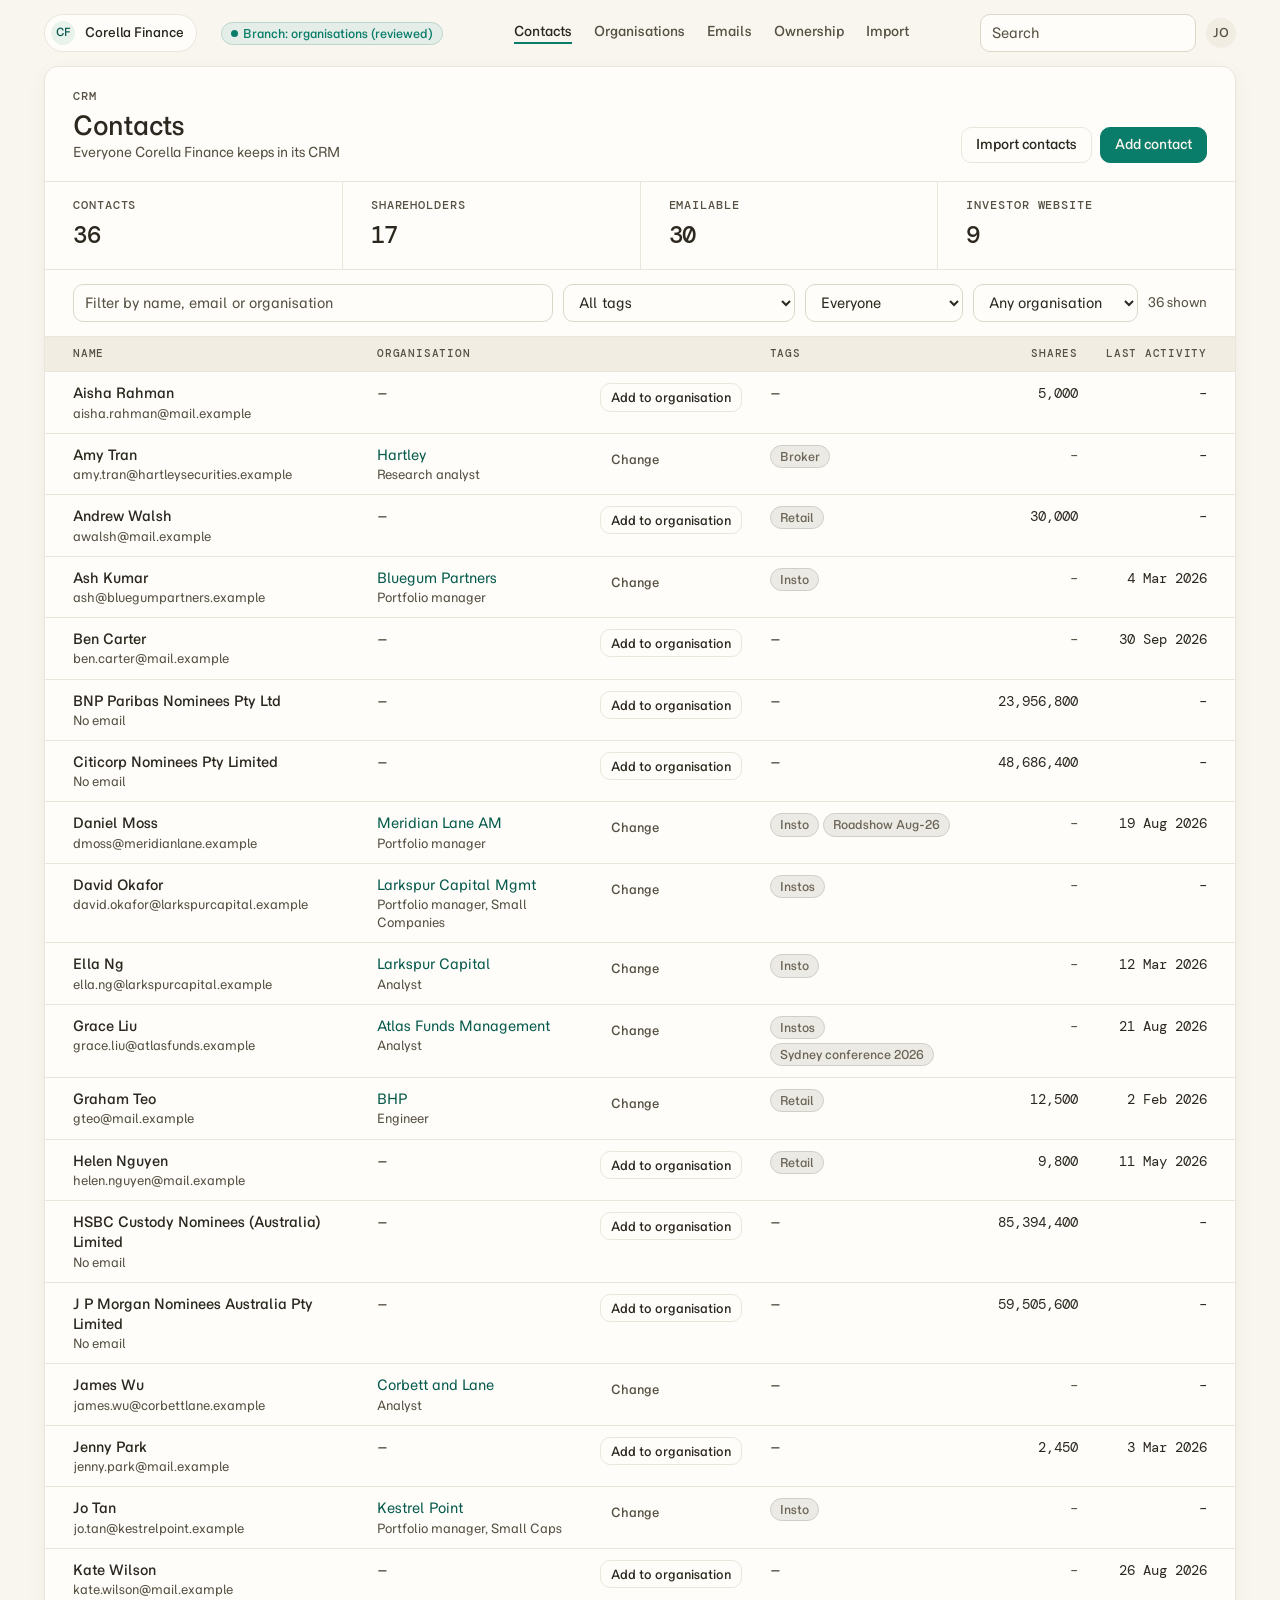
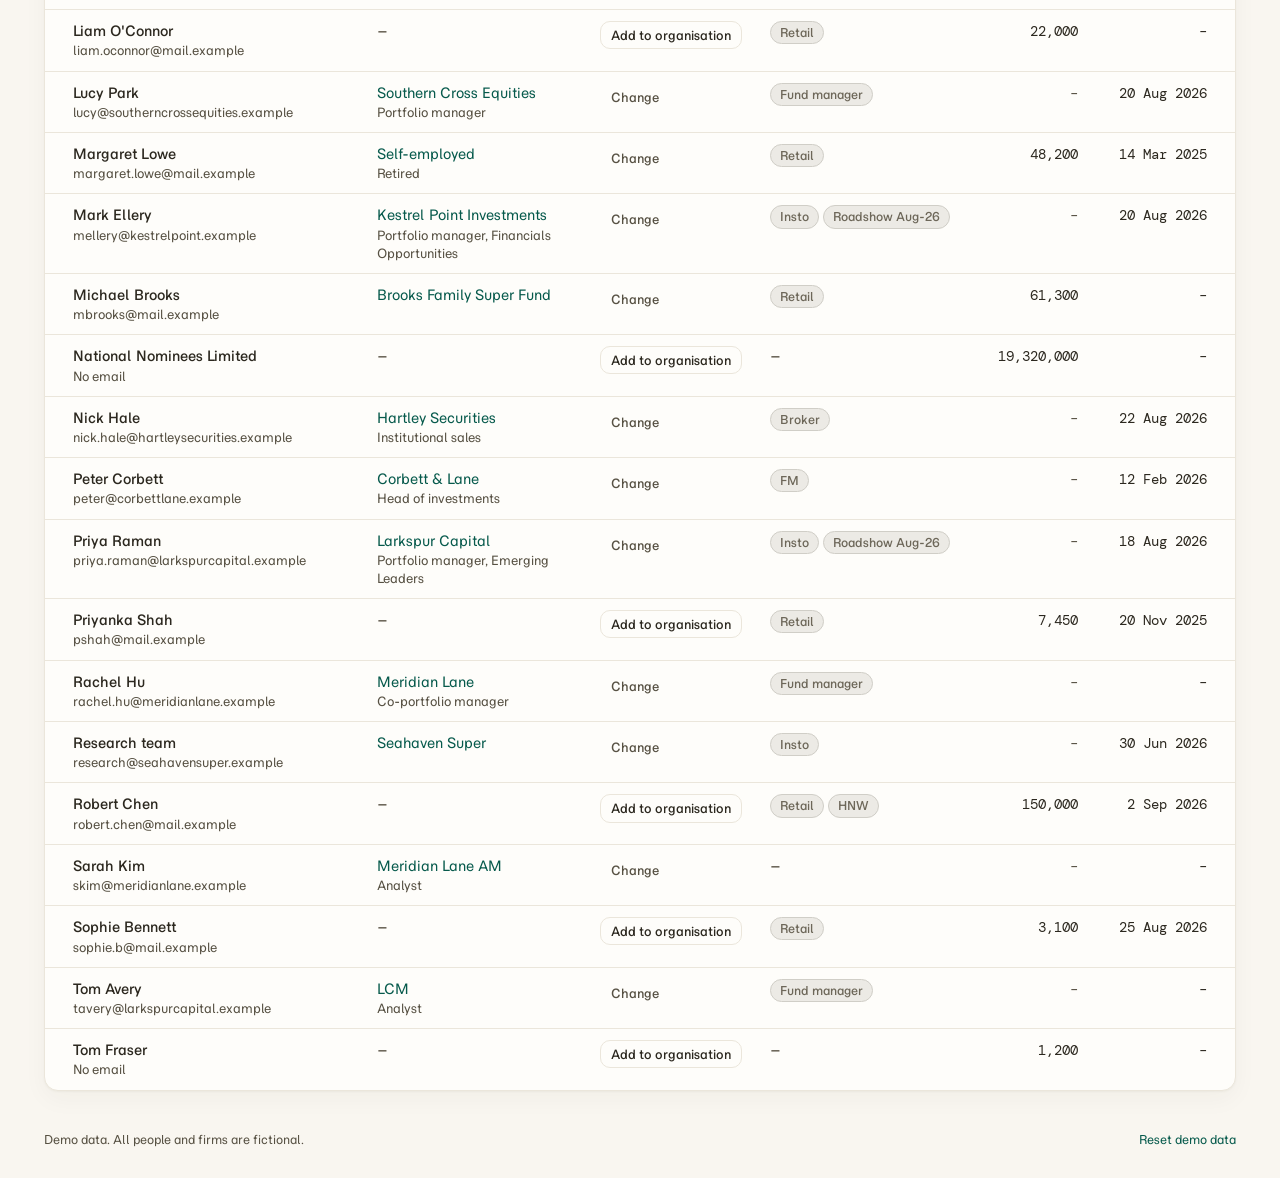
==== commit 142f0693: "Round 3: breadcrumbs, inline edit and confirms, radio merge, clearer row actions Co-Authored-By: Cla" ====
--- a/crm/4 - Corella CRM - Branch (reviewed).html
+++ b/crm/4 - Corella CRM - Branch (reviewed).html
@@ -88,7 +88,7 @@
 .nav-links { display: flex; gap: 22px; flex: 1; justify-content: center; }
 .nav-links a { color: var(--muted-foreground); font-size: 13.5px; font-weight: 500; }
 .nav-links a:hover { color: var(--foreground); text-decoration: none; }
-.nav-links a.active { color: var(--foreground); }
+.nav-links a.active { color: var(--foreground); box-shadow: inset 0 -2px 0 var(--primary); padding-bottom: 3px; }
 .nav-right { display: flex; align-items: center; gap: 10px; }
 .nav-search { width: 220px; }
 .avatar {
@@ -239,13 +239,32 @@
 .status-bad { color: var(--hue-red); }
 .status-warn { color: var(--hue-amber); }
 
-/* Soft notice: a prompt, not an error */
+/* Soft notice: something to action, not an error */
 .notice {
-  display: flex; align-items: center; gap: 12px; flex-wrap: wrap; padding: 12px 28px; border-bottom: 1px solid var(--border);
-  background: color-mix(in oklab, var(--hue-amber) 7%, var(--card)); font-size: 13.5px;
+  display: flex; align-items: center; gap: 12px; flex-wrap: wrap; padding: 12px 28px 12px 25px; border-bottom: 1px solid var(--border);
+  border-left: 3px solid var(--hue-amber);
+  background: color-mix(in oklab, var(--hue-amber) 13%, var(--card)); font-size: 13.5px;
 }
 .notice .grow { flex: 1; min-width: 200px; }
-.notice .badge { --h: var(--hue-amber); }
+.notice .badge { --h: var(--hue-amber); background: color-mix(in oklab, var(--h) 22%, var(--card)); border-color: color-mix(in oklab, var(--h) 45%, var(--card)); }
+
+/* Inline confirmation, in place of a browser dialog */
+.confirm { display: flex; align-items: center; gap: 10px; flex-wrap: wrap; padding: 10px 14px; border-radius: var(--radius); background: color-mix(in oklab, var(--hue-amber) 10%, var(--card)); border: 1px solid color-mix(in oklab, var(--hue-amber) 35%, var(--card)); font-size: 13.5px; }
+.confirm .grow { flex: 1; min-width: 160px; }
+.btn.danger { background: var(--destructive); border-color: var(--destructive); color: #fff; }
+.btn.danger:hover { background: color-mix(in oklab, var(--destructive) 88%, black); }
+
+/* Radio list: the choices side by side, each with its count */
+.radios { display: flex; flex-wrap: wrap; gap: 6px 16px; }
+.radios label { display: inline-flex; align-items: center; gap: 6px; font-size: 13.5px; cursor: pointer; }
+.radios input { accent-color: var(--primary); }
+.radios .count { color: var(--muted-foreground); font-family: var(--font-mono); font-size: 12px; }
+
+/* Breadcrumb in the eyebrow position */
+.crumbs a { color: var(--muted-foreground); }
+.crumbs a:hover { color: var(--foreground); text-decoration: none; }
+.crumbs .sep { margin: 0 6px; opacity: .6; }
+.crumbs .here { color: var(--foreground); }
 
 /* Review: likely duplicate organisations, one row per group */
 .review { padding: 4px 28px 16px; background: color-mix(in oklab, var(--hue-amber) 4%, var(--card)); border-bottom: 1px solid var(--border); }
@@ -721,13 +740,38 @@
   function head(eyebrow, title, sub, actions) {
     return (
       '<div class="card-head"><div>' +
-        '<div class="eyebrow">' + esc(eyebrow) + "</div>" +
+        '<div class="eyebrow">' + (eyebrow.indexOf("<") === 0 ? eyebrow : esc(eyebrow)) + "</div>" +
         "<h1>" + esc(title) + "</h1>" +
         (sub ? '<div class="sub">' + sub + "</div>" : "") +
       "</div>" +
       (actions ? '<div class="actions">' + actions + "</div>" : "") +
       "</div>"
     );
+  }
+
+  // Breadcrumb for a record's page: where it lives, then the record. Goes in the eyebrow slot.
+  function crumbs(parentLabel, parentHref, here) {
+    return '<span class="crumbs"><a href="' + parentHref + '">' + esc(parentLabel) + '</a><span class="sep">/</span><span class="here">' + esc(here) + "</span></span>";
+  }
+
+  // Inline confirmation in place of a browser dialog. `confirming` names the one that's open.
+  let confirming = null;
+  function confirmBox(key, message, confirmLabel, confirmAction, confirmId) {
+    return (
+      '<div class="confirm"><span class="grow">' + message + "</span>" +
+        '<button class="btn danger sm" data-action="' + confirmAction + '"' + (confirmId ? ' data-id="' + confirmId + '"' : "") + ">" + esc(confirmLabel) + "</button>" +
+        '<button class="btn sm" data-action="cancel-confirm">Cancel</button>' +
+      "</div>"
+    );
+  }
+
+  // Radio buttons for "which name do we keep?", each with its people count.
+  function keepNameRadios(orgs, name) {
+    return '<div class="radios">' + orgs.map(function (o, i) {
+      const n = membersOf(o.id).length;
+      return '<label><input type="radio" name="' + name + '" value="' + o.id + '"' + (i === 0 ? " checked" : "") + "> " + esc(o.name) +
+        ' <span class="count">' + n + "</span></label>";
+    }).join("") + "</div>";
   }
 
   function stats(items) {
@@ -789,7 +833,7 @@
       '<tr class="click" data-href="#/contacts/' + c.id + '">' +
         '<td class="name-cell"><div class="n">' + esc(fullName(c)) + '</div><div class="e">' + esc(c.email || "No email") + "</div></td>" +
         '<td class="name-cell">' + orgLink(c) + (c.organisationId && c.occupation ? '<div class="e">' + esc(c.occupation) + "</div>" : "") + "</td>" +
-        '<td><button class="link-btn small" data-action="pick-org-row" data-id="' + c.id + '">' + (c.organisationId ? "Change" : "Set") + "</button></td>" +
+        '<td><button class="btn sm' + (c.organisationId ? " ghost" : "") + '" data-action="pick-org-row" data-id="' + c.id + '">' + (c.organisationId ? "Change" : "Add to organisation") + "</button></td>" +
         "<td>" + tagBadges(c.tags) + "</td>" +
         '<td class="num">' + (shares ? fmtNum(shares) : '<span class="muted">–</span>') + "</td>" +
         '<td class="num">' + fmtDate(lastActivity(c)) + "</td>" +
@@ -1081,7 +1125,7 @@
     if (editingDetails) {
       return (
         '<form class="section" data-form="edit-details" data-id="' + c.id + '">' +
-          '<div class="eyebrow">Details</div>' +
+          '<div class="eyebrow" style="margin-bottom:12px">Contact details</div>' +
           '<div class="row"><div class="field"><label>First name</label><input class="input" name="firstName" value="' + esc(c.firstName) + '"></div>' +
           '<div class="field"><label>Last name</label><input class="input" name="lastName" value="' + esc(c.lastName) + '"></div></div>' +
           '<div class="field"><label>Email</label><input class="input" name="email" value="' + esc(c.email) + '"></div>' +
@@ -1093,10 +1137,14 @@
       );
     }
     return (
-      '<div class="section"><div class="eyebrow">Details</div><div class="kv">' +
+      '<div class="section">' +
+        '<div class="collapsed-form" style="margin-bottom:12px"><div class="eyebrow">Contact details</div><button class="btn sm" data-action="edit-details">Edit</button></div>' +
+        '<div class="kv">' +
         '<div class="k">Email</div><div class="v">' + (c.email ? esc(c.email) : '<span class="muted">None</span>') + "</div>" +
         '<div class="k">Phone</div><div class="v mono">' + (c.phone ? esc(c.phone) : '<span class="muted">–</span>') + "</div>" +
-        '<div class="k">Organisation</div><div class="v">' + orgLink(c) + ' <button class="link-btn small muted" data-action="pick-org-row" data-id="' + c.id + '">' + (c.organisationId ? "Change" : "Set") + "</button></div>" +
+        '<div class="k">Organisation</div><div class="v">' +
+          (c.organisationId ? orgLink(c) + ' <button class="btn ghost sm" data-action="pick-org-row" data-id="' + c.id + '">Change</button>'
+            : '<button class="btn sm" data-action="pick-org-row" data-id="' + c.id + '">Add to organisation</button>') + "</div>" +
         '<div class="k">Role</div><div class="v">' + (c.occupation ? esc(c.occupation) : '<span class="muted">–</span>') + "</div>" +
         '<div class="k">Investor website</div><div class="v">' + (c.hub ? "Signed up " + fmtDate(c.hub) : '<span class="muted">Not signed up</span>') + "</div>" +
       "</div></div>"
@@ -1137,10 +1185,9 @@
     const last = lastActivity(c);
     const shares = sharesHeld(c);
     return layout("contacts",
-      head(isShareholder(c) ? "Shareholder" : "Contact", fullName(c), esc(c.email || "No email address"),
-        '<a class="btn" href="#/contacts">Back to contacts</a>' +
-        '<button class="btn" data-action="edit-details">Edit details</button>' +
-        '<button class="btn primary" data-action="focus-log">Log activity</button>') +
+      head(crumbs("Contacts", "#/contacts", fullName(c)), fullName(c),
+        badge(isShareholder(c) ? "Shareholder" : "Contact", isShareholder(c) ? "green" : "") + " " + esc(c.email || "No email address") +
+        (orgOf(c) ? ' · ' + orgLink(c) + (c.occupation ? ", " + esc(c.occupation) : "") : ""), "") +
       stats([
         ["Shares held", shares ? fmtNum(shares) : "–"],
         ["% of company", shares ? pct(shares, state.company.totalShares) : "–"],
@@ -1204,16 +1251,10 @@
       "</div>";
     if (!reviewOpen) return notice;
     const rows = groups.map(function (g) {
-      const opts = g.orgs.map(function (o, i) {
-        return '<option value="' + o.id + '"' + (i === 0 ? " selected" : "") + ">" + esc(o.name) + " (" + membersOf(o.id).length + ")</option>";
-      }).join("");
-      const names = g.orgs.map(function (o) { return "<b>" + esc(o.name) + "</b> <span class=\"muted mono small\">" + membersOf(o.id).length + "</span>"; }).join(" · ");
       return (
         '<form data-form="merge-group" data-key="' + esc(g.key) + '" class="review-row">' +
-          '<div class="review-names">' + names + "</div>" +
+          '<div class="review-names"><span class="small muted" style="margin-right:10px">Keep</span>' + keepNameRadios(g.orgs, "masterId") + "</div>" +
           '<div class="review-actions">' +
-            '<span class="small muted">Keep the name</span>' +
-            '<select class="input" name="masterId">' + opts + "</select>" +
             '<input type="hidden" name="ids" value="' + g.orgs.map(function (o) { return o.id; }).join(",") + '">' +
             '<button class="btn primary sm" type="submit">Merge</button>' +
             '<button class="btn ghost sm" type="button" data-action="dismiss-group" data-key="' + esc(g.key) + '">Different firms</button>' +
@@ -1230,26 +1271,33 @@
     );
   }
 
+  function bulkBarInner() {
+    const n = orgSelection.length;
+    if (confirming === "remove-orgs") {
+      const names = orgSelection.map(function (x) { return orgById(x) ? orgById(x).name : null; }).filter(Boolean);
+      return confirmBox("remove-orgs",
+        "Remove <b>" + esc(names.join(", ")) + "</b> as " + (names.length === 1 ? "an organisation" : "organisations") + "? " +
+        "The people stay in the CRM with no organisation; anything logged on the firm itself is lost.",
+        "Remove", "not-a-firm-selected");
+    }
+    return (
+      '<span>' + n + " selected</span>" +
+      '<span class="grow"></span>' +
+      '<button class="btn sm" data-action="merge-selected"' + (n < 2 ? " disabled" : "") + ">Merge</button>" +
+      '<button class="btn sm" data-action="confirm" data-key="remove-orgs">Remove</button>' +
+      '<button class="btn ghost sm" data-action="clear-selection">Clear</button>'
+    );
+  }
+
   function bulkBar() {
-    const n = orgSelection.length;
-    return (
-      '<div class="bulk-bar' + (n ? " on" : "") + '" id="bulk-bar">' +
-        '<span id="bulk-count">' + n + " selected</span>" +
-        '<span class="grow"></span>' +
-        '<button class="btn sm" data-action="merge-selected"' + (n < 2 ? " disabled" : "") + ">Merge</button>" +
-        '<button class="btn sm" data-action="not-a-firm-selected">Not a firm</button>' +
-        '<button class="btn ghost sm" data-action="clear-selection">Clear</button>' +
-      "</div>"
-    );
+    return '<div class="bulk-bar' + (orgSelection.length ? " on" : "") + '" id="bulk-bar">' + bulkBarInner() + "</div>";
   }
 
   function updateBulkBar() {
     const bar = document.getElementById("bulk-bar");
     if (!bar) return;
-    const n = orgSelection.length;
-    bar.classList.toggle("on", n > 0);
-    document.getElementById("bulk-count").textContent = n + " selected";
-    bar.querySelector('[data-action="merge-selected"]').disabled = n < 2;
+    bar.classList.toggle("on", orgSelection.length > 0);
+    bar.innerHTML = bulkBarInner();
   }
 
   function orgRow(o) {
@@ -1336,12 +1384,15 @@
     el.className = "overlay";
     el.innerHTML =
       '<form class="dialog" data-form="merge-dialog">' +
-        '<div class="dh"><h2>Merge ' + orgs.length + " organisations</h2></div>" +
+        '<div class="dh"><h2>Merge ' + orgs.length + " organisations into one</h2></div>" +
         '<div class="db">' +
-          '<div class="small muted" style="margin-bottom:12px">' + esc(orgs.map(function (o) { return o.name; }).join(", ")) + "</div>" +
-          '<div class="field"><label>Keep the name</label><select class="input" name="masterId">' +
-            orgs.map(function (o) { return '<option value="' + o.id + '">' + esc(o.name) + " (" + membersOf(o.id).length + " people)</option>"; }).join("") +
-          "</select><div class=\"help\">Everyone and everything moves to this one. The other names are kept as “also known as”.</div></div>" +
+          '<div class="field"><label>Which name do we keep?</label>' +
+            '<div class="radios" style="flex-direction:column;gap:8px">' + orgs.map(function (o, i) {
+              const n = membersOf(o.id).length;
+              return '<label><input type="radio" name="masterId" value="' + o.id + '"' + (i === 0 ? " checked" : "") + "> " + esc(o.name) +
+                ' <span class="count">' + n + (n === 1 ? " person" : " people") + "</span></label>";
+            }).join("") + "</div>" +
+          '<div class="help" style="margin-top:8px">Everyone and everything moves to the one you keep. The other names are kept as “also known as”, so a later import with that spelling lands here.</div></div>' +
           '<input type="hidden" name="ids" value="' + orgs.map(function (o) { return o.id; }).join(",") + '">' +
         "</div>" +
         '<div class="df"><button class="btn" type="button" data-action="close-dialog">Cancel</button><button class="btn primary" type="submit">Merge</button></div>' +
@@ -1362,7 +1413,7 @@
       return (
         '<div class="section collapsed-form">' +
           '<div><div class="eyebrow">Log a meeting once</div><div class="small muted">Tick who was there; it shows on each of them and here.</div></div>' +
-          '<button class="btn sm" data-action="focus-log">Log meeting</button>' +
+          '<button class="btn primary sm" data-action="focus-log">Log meeting</button>' +
         "</div>"
       );
     }
@@ -1396,10 +1447,15 @@
       '<div class="section"><div class="collapsed-form" style="margin-bottom:10px"><div class="eyebrow">People · ' + members.length + "</div>" +
         '<button class="btn sm" data-action="add-person" data-id="' + o.id + '">Add a person</button></div>' +
         (members.length ? members.map(function (c) {
+          if (confirming === "remove-member:" + c.id) {
+            return '<div style="margin-bottom:9px">' + confirmBox(confirming,
+              "Remove <b>" + esc(fullName(c)) + "</b> from " + esc(o.name) + "? Their notes and meetings stay on their record.",
+              "Remove", "remove-member", c.id) + "</div>";
+          }
           return '<div style="display:flex;justify-content:space-between;gap:8px;align-items:baseline;margin-bottom:9px">' +
             '<div><a href="#/contacts/' + c.id + '">' + esc(fullName(c)) + "</a>" +
               '<div class="small muted">' + (c.occupation ? esc(c.occupation) : "Role not set") + "</div></div>" +
-            '<button class="link-btn small muted" data-action="remove-member" data-id="' + c.id + '" title="Remove from ' + esc(o.name) + '">Remove</button>' +
+            '<button class="link-btn small muted" data-action="confirm" data-key="remove-member:' + c.id + '">Remove</button>' +
           "</div>";
         }).join("") : '<div class="muted small">Nobody yet. Add an existing contact, or someone new.</div>') +
       "</div>"
@@ -1418,14 +1474,19 @@
       );
     }
     return (
-      '<div class="section"><div class="eyebrow">Details</div><div class="kv">' +
+      '<div class="section">' +
+        '<div class="collapsed-form" style="margin-bottom:12px"><div class="eyebrow">Organisation details</div><button class="btn sm" data-action="edit-org">Rename</button></div>' +
+        '<div class="kv">' +
         '<div class="k">Name</div><div class="v">' + esc(o.name) + "</div>" +
         '<div class="k">Also known as</div><div class="v">' + ((o.aliases || []).length ? esc(o.aliases.join(", ")) : '<span class="muted">–</span>') + "</div>" +
       "</div>" +
-      '<div style="margin-top:12px;display:flex;flex-direction:column;gap:8px;align-items:flex-start">' +
-        '<button class="link-btn small" data-action="edit-org">Rename</button>' +
+      '<div style="margin-top:14px;display:flex;flex-direction:column;gap:10px;align-items:flex-start">' +
         '<button class="link-btn small" data-action="download-org-template" data-id="' + o.id + '">Download an import template for ' + esc(o.name) + "</button>" +
-        '<button class="link-btn small muted" data-action="not-a-firm" data-id="' + o.id + '">Not a firm: remove it, keep the people</button>' +
+        (confirming === "remove-org" ?
+          '<div style="align-self:stretch">' + confirmBox("remove-org",
+            "Remove <b>" + esc(o.name) + "</b> as an organisation? " + (membersOf(o.id).length === 1 ? "Its one person stays" : "Its " + membersOf(o.id).length + " people stay") + " in the CRM with no organisation; anything logged on the firm itself is lost.",
+            "Remove", "not-a-firm", o.id) + "</div>" :
+          '<button class="link-btn small muted" data-action="confirm" data-key="remove-org">Remove this organisation (keeps the people)</button>') +
       "</div></div>"
     );
   }
@@ -1450,11 +1511,8 @@
     const members = membersOf(o.id);
     const meetings = activitiesForOrg(o.id).filter(function (a) { return a.type === "meeting"; });
     return layout("organisations",
-      head("Organisation", o.name,
-        ((o.aliases || []).length ? "Also known as " + esc(o.aliases.join(", ")) + " · " : "") + members.length + (members.length === 1 ? " person" : " people"),
-        '<a class="btn" href="#/organisations">Back to organisations</a>' +
-        '<button class="btn" data-action="add-person" data-id="' + o.id + '">Add a person</button>' +
-        '<button class="btn primary" data-action="focus-log">Log meeting</button>') +
+      head(crumbs("Organisations", "#/organisations", o.name), o.name,
+        ((o.aliases || []).length ? "Also known as " + esc(o.aliases.join(", ")) + " · " : "") + members.length + (members.length === 1 ? " person" : " people"), "") +
       stats([
         ["People", fmtNum(members.length)],
         ["Meetings", fmtNum(meetings.length)],
@@ -1784,18 +1842,21 @@
       state.dismissedMerges = (state.dismissedMerges || []).concat([btn.getAttribute("data-key")]);
       save(); render();
     }
+    else if (action === "confirm") {
+      // Opens an inline confirmation where the button was. The bulk bar redraws itself; pages re-render.
+      confirming = btn.getAttribute("data-key");
+      if (confirming === "remove-orgs") updateBulkBar(); else render();
+    }
+    else if (action === "cancel-confirm") { confirming = null; if (document.getElementById("bulk-bar")) updateBulkBar(); else render(); }
     else if (action === "remove-member") {
       const c = contactById(id);
-      const o = orgOf(c);
-      if (c && confirm("Remove " + fullName(c) + " from " + (o ? o.name : "this organisation") + "? Their notes and meetings stay on their record.")) {
-        setOrganisation(c, null); save(); render();
-      }
+      confirming = null;
+      if (c) { setOrganisation(c, null); save(); render(); toast(fullName(c) + " removed"); }
     }
     else if (action === "not-a-firm") {
       const o = orgById(id);
-      if (o && confirm("Remove " + o.name + " as an organisation? Its people stay in the CRM with no organisation.")) {
-        removeOrg(id); save(); location.hash = "#/organisations"; toast(o.name + " removed");
-      }
+      confirming = null;
+      if (o) { removeOrg(id); save(); location.hash = "#/organisations"; toast(o.name + " removed"); }
     }
     else if (action === "focus-log") {
       // On a firm's page the form is collapsed until asked for.
@@ -1804,12 +1865,11 @@
     }
     else if (action === "close-log") { meetingOpen = false; render(); }
     else if (action === "toggle-review") { reviewOpen = !reviewOpen; render(); }
-    else if (action === "clear-selection") { orgSelection.length = 0; render(); }
+    else if (action === "clear-selection") { orgSelection.length = 0; confirming = null; render(); }
     else if (action === "not-a-firm-selected") {
       const names = orgSelection.map(function (x) { return orgById(x) ? orgById(x).name : null; }).filter(Boolean);
-      if (names.length && confirm("Remove " + names.join(", ") + " as organisations? Their people stay in the CRM with no organisation.")) {
-        orgSelection.slice().forEach(removeOrg); orgSelection.length = 0; save(); render(); toast(names.length + " removed");
-      }
+      confirming = null;
+      if (names.length) { orgSelection.slice().forEach(removeOrg); orgSelection.length = 0; save(); render(); toast(names.length + " removed"); }
     }
     else if (action === "pick") { const p = picker; closePicker(); if (p) p.onPick(id); }
     else if (action === "close-picker") closePicker();
@@ -1849,6 +1909,7 @@
     else if (kind === "org-check") {
       const i = orgSelection.indexOf(t.value);
       if (t.checked && i === -1) orgSelection.push(t.value); else if (!t.checked && i > -1) orgSelection.splice(i, 1);
+      confirming = null;
       updateBulkBar();
     }
     else if (kind === "draft-kind") { keepDraftText(); draft.kind = t.value; render(); }
@@ -1950,7 +2011,7 @@
     }
   });
 
-  window.addEventListener("hashchange", function () { editingDetails = false; editingOrg = false; meetingOpen = false; closePicker(); render(); });
+  window.addEventListener("hashchange", function () { editingDetails = false; editingOrg = false; meetingOpen = false; confirming = null; closePicker(); render(); });
 
   render();
 })();
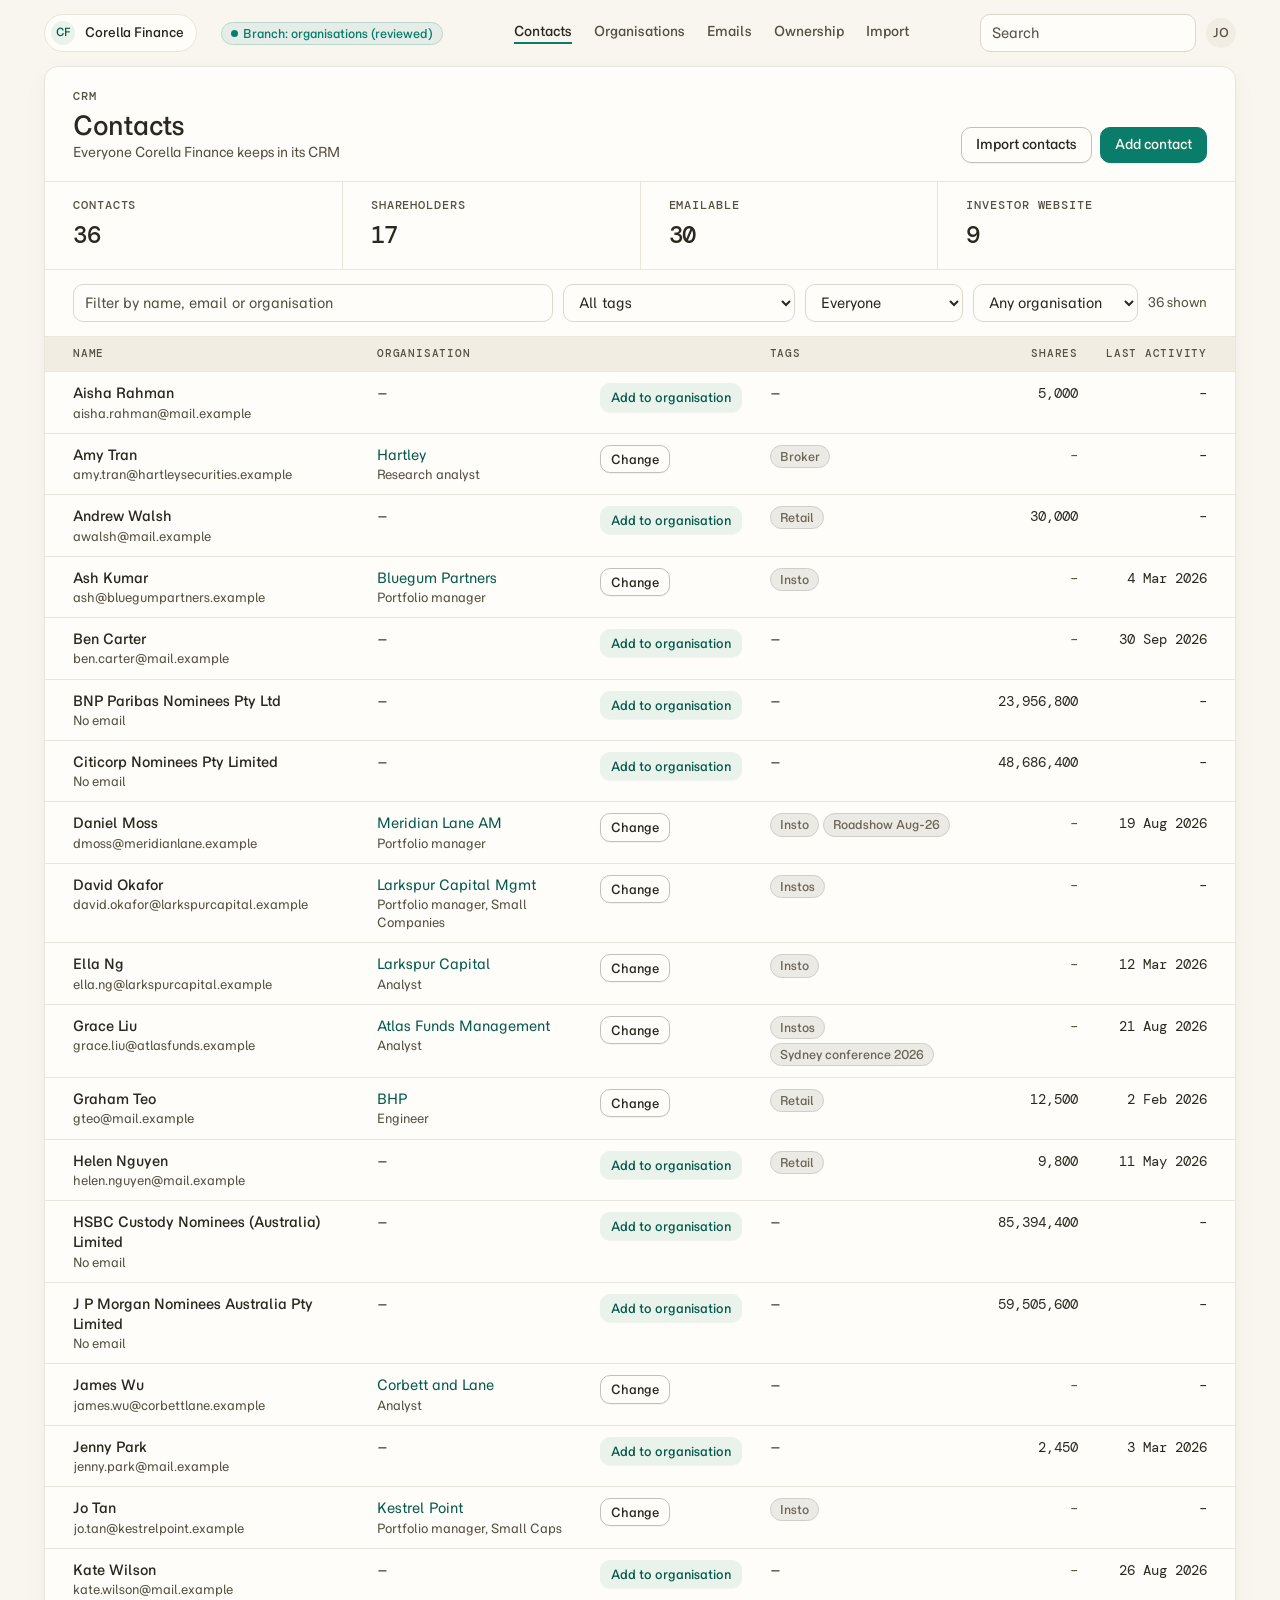
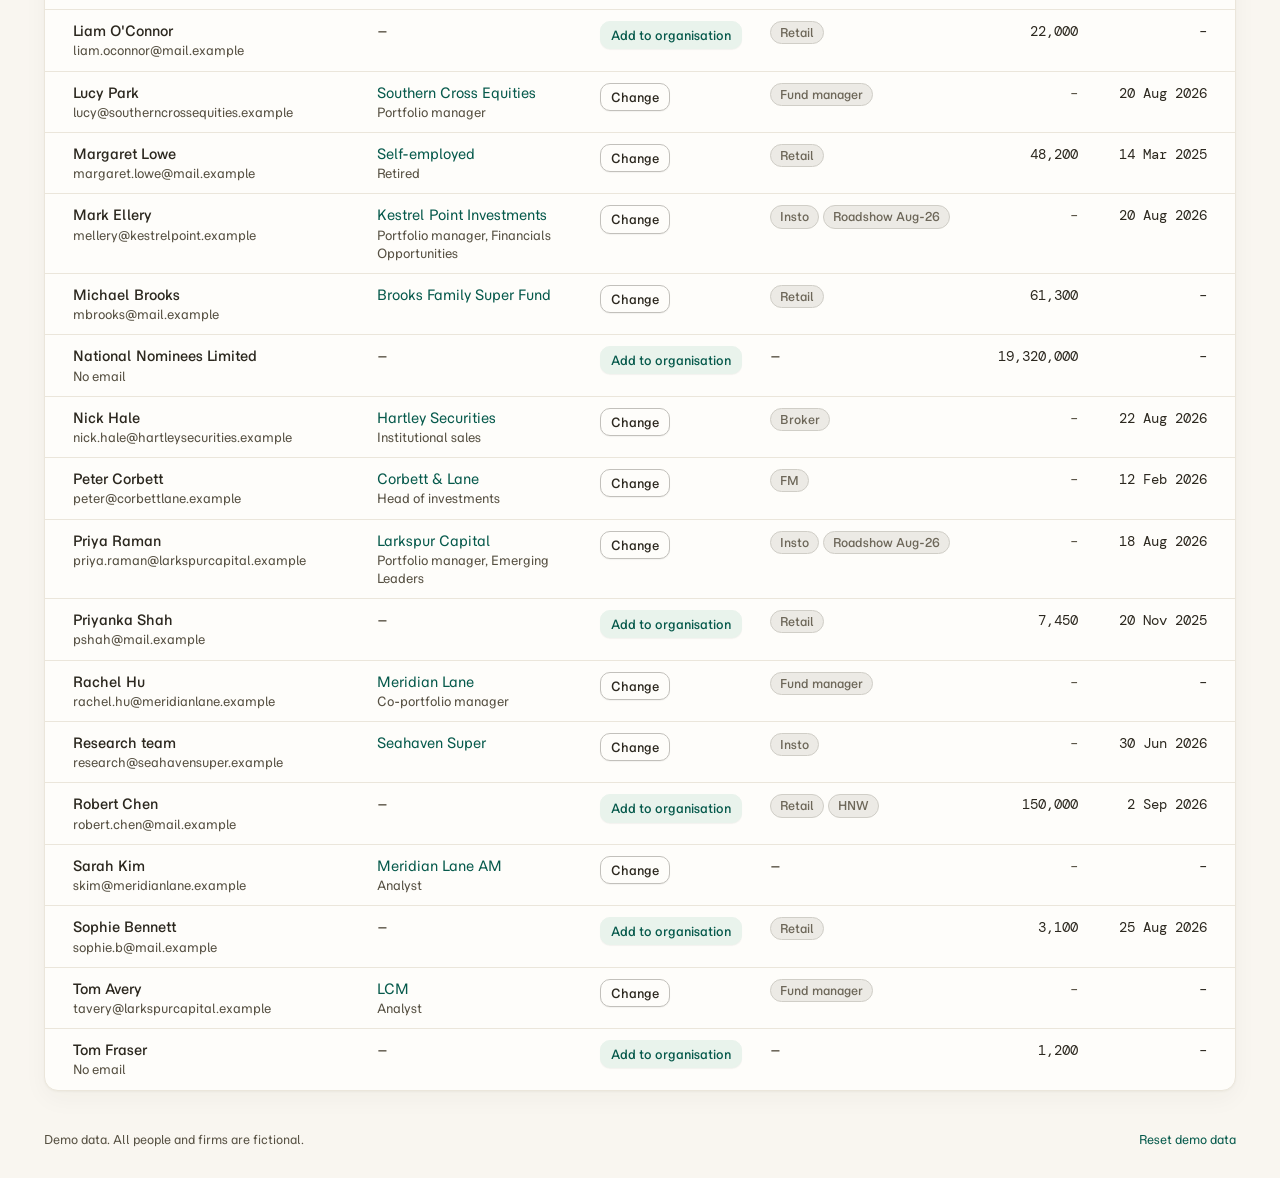
==== commit d98cc958: "Round 4: stronger action buttons, merge via dialog from the review rows, duplicate check and add-peo" ====
--- a/crm/4 - Corella CRM - Branch (reviewed).html
+++ b/crm/4 - Corella CRM - Branch (reviewed).html
@@ -133,8 +133,9 @@
 /* Buttons */
 .btn {
   font: inherit; font-size: 13.5px; font-weight: 500; border-radius: var(--radius);
-  padding: 7px 14px; border: 1px solid var(--border); background: var(--card); color: var(--foreground);
+  padding: 7px 14px; border: 1px solid color-mix(in oklab, var(--foreground) 26%, var(--card)); background: var(--card); color: var(--foreground);
   cursor: pointer; white-space: nowrap; display: inline-flex; align-items: center; gap: 6px;
+  box-shadow: 0 1px 1px rgba(44, 40, 31, 0.05);
 }
 .btn:hover { border-color: var(--input); background: color-mix(in oklab, var(--muted) 50%, var(--card)); }
 .btn:active { transform: translateY(1px); }
@@ -833,7 +834,7 @@
       '<tr class="click" data-href="#/contacts/' + c.id + '">' +
         '<td class="name-cell"><div class="n">' + esc(fullName(c)) + '</div><div class="e">' + esc(c.email || "No email") + "</div></td>" +
         '<td class="name-cell">' + orgLink(c) + (c.organisationId && c.occupation ? '<div class="e">' + esc(c.occupation) + "</div>" : "") + "</td>" +
-        '<td><button class="btn sm' + (c.organisationId ? " ghost" : "") + '" data-action="pick-org-row" data-id="' + c.id + '">' + (c.organisationId ? "Change" : "Add to organisation") + "</button></td>" +
+        '<td><button class="btn sm' + (c.organisationId ? "" : " neon") + '" data-action="pick-org-row" data-id="' + c.id + '">' + (c.organisationId ? "Change" : "Add to organisation") + "</button></td>" +
         "<td>" + tagBadges(c.tags) + "</td>" +
         '<td class="num">' + (shares ? fmtNum(shares) : '<span class="muted">–</span>') + "</td>" +
         '<td class="num">' + fmtDate(lastActivity(c)) + "</td>" +
@@ -973,7 +974,7 @@
     el.className = "overlay picker";
     el.innerHTML =
       '<div class="dialog">' +
-        '<div class="dh"><h2>' + esc(opts.title) + "</h2></div>" +
+        '<div class="dh"><h2>' + esc(opts.title) + "</h2>" + (opts.note ? '<div class="help" style="margin-top:4px">' + esc(opts.note) + "</div>" : "") + "</div>" +
         '<div class="db">' +
           '<input class="input" id="picker-search" placeholder="' + esc(opts.placeholder || "Search") + '" autocomplete="off">' +
           '<div class="picker-list" id="picker-list"></div>' +
@@ -985,7 +986,7 @@
               (opts.create.help ? '<div class="help" style="margin-top:6px">' + esc(opts.create.help) + "</div>" : "") +
             "</form>" : "") +
         "</div>" +
-        '<div class="df"><button class="btn" type="button" data-action="close-picker">Cancel</button></div>' +
+        '<div class="df"><button class="btn' + (opts.closeLabel ? " primary" : "") + '" type="button" data-action="close-picker">' + esc(opts.closeLabel || "Cancel") + "</button></div>" +
       "</div>";
     document.body.appendChild(el);
     picker = opts;
@@ -1088,11 +1089,15 @@
     const items = state.contacts.filter(function (c) { return c.organisationId !== o.id && c.lastName !== ""; })
       .sort(function (a, b) { return fullName(a).localeCompare(fullName(b)); })
       .map(function (c) { return { id: c.id, label: fullName(c), sub: [c.occupation, orgName(c), c.email].filter(Boolean).join(" · ") }; });
+    const n = membersOf(o.id).length;
     openPicker({
-      title: "Add a person to " + o.name,
+      title: "Add people to " + o.name,
       placeholder: "Search contacts",
       items: items,
-      onPick: function (id) { const c = contactById(id); setOrganisation(c, o.id); save(); render(); toast(fullName(c) + " added"); },
+      note: n ? n + (n === 1 ? " person" : " people") + " so far. Pick one at a time; it stays open until you're done." : "Pick one at a time; it stays open until you're done.",
+      closeLabel: "Done",
+      // Stays open after each pick so a whole team can be added in one go.
+      onPick: function (id) { const c = contactById(id); setOrganisation(c, o.id); save(); render(); toast(fullName(c) + " added"); pickPersonForOrg(o); },
       create: {
         label: "Someone new?", placeholder: "Their name", button: "Add new",
         help: "Opens the add-contact form with " + o.name + " already filled in.",
@@ -1138,13 +1143,13 @@
     }
     return (
       '<div class="section">' +
-        '<div class="collapsed-form" style="margin-bottom:12px"><div class="eyebrow">Contact details</div><button class="btn sm" data-action="edit-details">Edit</button></div>' +
+        '<div class="collapsed-form" style="margin-bottom:12px"><div class="eyebrow">Contact details</div><button class="btn neon sm" data-action="edit-details">Edit</button></div>' +
         '<div class="kv">' +
         '<div class="k">Email</div><div class="v">' + (c.email ? esc(c.email) : '<span class="muted">None</span>') + "</div>" +
         '<div class="k">Phone</div><div class="v mono">' + (c.phone ? esc(c.phone) : '<span class="muted">–</span>') + "</div>" +
         '<div class="k">Organisation</div><div class="v">' +
-          (c.organisationId ? orgLink(c) + ' <button class="btn ghost sm" data-action="pick-org-row" data-id="' + c.id + '">Change</button>'
-            : '<button class="btn sm" data-action="pick-org-row" data-id="' + c.id + '">Add to organisation</button>') + "</div>" +
+          (c.organisationId ? orgLink(c) + ' <button class="btn sm" data-action="pick-org-row" data-id="' + c.id + '">Change</button>'
+            : '<button class="btn neon sm" data-action="pick-org-row" data-id="' + c.id + '">Add to organisation</button>') + "</div>" +
         '<div class="k">Role</div><div class="v">' + (c.occupation ? esc(c.occupation) : '<span class="muted">–</span>') + "</div>" +
         '<div class="k">Investor website</div><div class="v">' + (c.hub ? "Signed up " + fmtDate(c.hub) : '<span class="muted">Not signed up</span>') + "</div>" +
       "</div></div>"
@@ -1245,21 +1250,21 @@
     const notice =
       '<div class="notice">' +
         '<span class="badge"><span class="dot"></span>' + n + (n === 1 ? " likely duplicate" : " likely duplicates") + "</span>" +
-        '<span class="grow">' + (reviewOpen ? "Pick the name to keep for each group. Nothing is merged until you click Merge." :
+        '<span class="grow">' + (reviewOpen ? "Each row looks like one firm spelled more than one way. Merge opens a check where you choose the name to keep." :
           "Created from the old company field; they look like the same firm. Nothing is merged until you say so.") + "</span>" +
-        '<button class="btn sm" data-action="toggle-review">' + (reviewOpen ? "Hide" : "Review") + "</button>" +
+        '<button class="btn ' + (reviewOpen ? "" : "neon ") + 'sm" data-action="toggle-review">' + (reviewOpen ? "Hide" : "Review") + "</button>" +
       "</div>";
     if (!reviewOpen) return notice;
     const rows = groups.map(function (g) {
+      const names = g.orgs.map(function (o) { return "<b>" + esc(o.name) + "</b> <span class=\"muted mono small\">" + membersOf(o.id).length + "</span>"; }).join(' <span class="muted">·</span> ');
       return (
-        '<form data-form="merge-group" data-key="' + esc(g.key) + '" class="review-row">' +
-          '<div class="review-names"><span class="small muted" style="margin-right:10px">Keep</span>' + keepNameRadios(g.orgs, "masterId") + "</div>" +
+        '<div class="review-row">' +
+          '<div class="review-names">' + names + "</div>" +
           '<div class="review-actions">' +
-            '<input type="hidden" name="ids" value="' + g.orgs.map(function (o) { return o.id; }).join(",") + '">' +
-            '<button class="btn primary sm" type="submit">Merge</button>' +
-            '<button class="btn ghost sm" type="button" data-action="dismiss-group" data-key="' + esc(g.key) + '">Different firms</button>' +
+            '<button class="btn neon sm" data-action="merge-group" data-ids="' + g.orgs.map(function (o) { return o.id; }).join(",") + '">Merge…</button>' +
+            '<button class="btn ghost sm" data-action="dismiss-group" data-key="' + esc(g.key) + '">Different firms</button>' +
           "</div>" +
-        "</form>"
+        "</div>"
       );
     }).join("");
     return (
@@ -1369,13 +1374,47 @@
       '<form class="dialog" data-form="add-org">' +
         '<div class="dh"><h2>New organisation</h2></div>' +
         '<div class="db">' +
-          '<div class="field"><label>Name</label><input class="input" name="name" required placeholder="Larkspur Capital"><div class="help">A name is enough. If a firm with this name already exists, you\'ll be taken to it.</div></div>' +
+          '<div class="field"><label>Name</label><input class="input" name="name" id="new-org-name" required placeholder="Larkspur Capital" autocomplete="off">' +
+            '<div class="help">A name is enough. You\'ll add its people next.</div></div>' +
+          '<div id="new-org-check"></div>' +
         "</div>" +
-        '<div class="df"><button class="btn" type="button" data-action="close-dialog">Cancel</button><button class="btn primary" type="submit">Create</button></div>' +
+        '<div class="df"><button class="btn" type="button" data-action="close-dialog">Cancel</button><button class="btn primary" type="submit" id="new-org-create">Create and add people</button></div>' +
       "</form>";
     document.body.appendChild(el);
     el.querySelector("input").focus();
   }
+
+  // As a name is typed into New organisation: is it already here, or does it look like one that is?
+  function checkNewOrgName(name) {
+    const box = document.getElementById("new-org-check");
+    const btn = document.getElementById("new-org-create");
+    if (!box) return;
+    name = (name || "").trim();
+    const exact = name ? findOrgByName(state, name) : null;
+    let near = null;
+    if (name && !exact) {
+      const key = normName(name), ini = initials(name);
+      near = sortedOrgs().find(function (o) {
+        return normName(o.name) === key || (/^[a-z]{2,5}$/.test(key) && initials(o.name) === key) || (ini.length >= 2 && normName(o.name) === ini);
+      }) || null;
+    }
+    if (exact) {
+      box.innerHTML = '<div class="confirm" style="margin-top:-4px"><span class="grow"><b>' + esc(exact.name) + "</b> already exists" +
+        ((exact.aliases || []).some(function (a) { return a.toLowerCase() === name.toLowerCase(); }) ? " (that’s one of its other spellings)" : "") + ".</span>" +
+        '<a class="btn sm" href="#/organisations/' + exact.id + '" data-action="close-dialog">Open it</a></div>';
+      btn.disabled = true;
+    } else if (near) {
+      box.innerHTML = '<div class="confirm" style="margin-top:-4px"><span class="grow">Looks like it could be <b>' + esc(near.name) + "</b>. Create anyway, or open that one.</span>" +
+        '<a class="btn sm" href="#/organisations/' + near.id + '" data-action="close-dialog">Open ' + esc(near.name) + "</a></div>";
+      btn.disabled = false;
+    } else {
+      box.innerHTML = "";
+      btn.disabled = false;
+    }
+  }
+
+  // After creating a firm, go straight to adding its people.
+  let pendingAddPeople = null;
 
   function openMergeDialog(ids) {
     const orgs = ids.map(orgById).filter(Boolean);
@@ -1445,7 +1484,7 @@
     const members = membersOf(o.id);
     return (
       '<div class="section"><div class="collapsed-form" style="margin-bottom:10px"><div class="eyebrow">People · ' + members.length + "</div>" +
-        '<button class="btn sm" data-action="add-person" data-id="' + o.id + '">Add a person</button></div>' +
+        '<button class="btn neon sm" data-action="add-person" data-id="' + o.id + '">Add a person</button></div>' +
         (members.length ? members.map(function (c) {
           if (confirming === "remove-member:" + c.id) {
             return '<div style="margin-bottom:9px">' + confirmBox(confirming,
@@ -1475,34 +1514,19 @@
     }
     return (
       '<div class="section">' +
-        '<div class="collapsed-form" style="margin-bottom:12px"><div class="eyebrow">Organisation details</div><button class="btn sm" data-action="edit-org">Rename</button></div>' +
+        '<div class="collapsed-form" style="margin-bottom:12px"><div class="eyebrow">Organisation details</div><button class="btn neon sm" data-action="edit-org">Rename</button></div>' +
         '<div class="kv">' +
         '<div class="k">Name</div><div class="v">' + esc(o.name) + "</div>" +
         '<div class="k">Also known as</div><div class="v">' + ((o.aliases || []).length ? esc(o.aliases.join(", ")) : '<span class="muted">–</span>') + "</div>" +
       "</div>" +
       '<div style="margin-top:14px;display:flex;flex-direction:column;gap:10px;align-items:flex-start">' +
-        '<button class="link-btn small" data-action="download-org-template" data-id="' + o.id + '">Download an import template for ' + esc(o.name) + "</button>" +
         (confirming === "remove-org" ?
           '<div style="align-self:stretch">' + confirmBox("remove-org",
             "Remove <b>" + esc(o.name) + "</b> as an organisation? " + (membersOf(o.id).length === 1 ? "Its one person stays" : "Its " + membersOf(o.id).length + " people stay") + " in the CRM with no organisation; anything logged on the firm itself is lost.",
             "Remove", "not-a-firm", o.id) + "</div>" :
-          '<button class="link-btn small muted" data-action="confirm" data-key="remove-org">Remove this organisation (keeps the people)</button>') +
+          '<button class="btn sm" data-action="confirm" data-key="remove-org">Remove organisation</button>') +
       "</div></div>"
     );
-  }
-
-  // A CSV template with the firm's name already in the company column, so a file
-  // Josh fills in for Larkspur comes back to Larkspur.
-  function downloadOrgTemplate(o) {
-    const q = function (v) { return '"' + String(v).replace(/"/g, '""') + '"'; };
-    const rows = [TEMPLATE_COLUMNS.join(",")];
-    for (let i = 0; i < 5; i++) rows.push(["", "", "", "", q(o.name), "", ""].join(","));
-    const blob = new Blob([rows.join("\n") + "\n"], { type: "text/csv" });
-    const a = document.createElement("a");
-    a.href = URL.createObjectURL(blob);
-    a.download = "contacts-" + o.name.toLowerCase().replace(/[^a-z0-9]+/g, "-").replace(/(^-|-$)/g, "") + ".csv";
-    a.click();
-    toast("Template for " + o.name + " downloaded");
   }
 
   function organisationPage(id) {
@@ -1510,6 +1534,11 @@
     if (!o) return layout("organisations", head("Organisation", "Not found", 'It may have been merged into another. <a href="#/organisations">Back to organisations</a>', ""));
     const members = membersOf(o.id);
     const meetings = activitiesForOrg(o.id).filter(function (a) { return a.type === "meeting"; });
+    if (pendingAddPeople === o.id) {
+      // Just created: carry straight on into adding its people.
+      pendingAddPeople = null;
+      afterRenderHook = function () { pickPersonForOrg(o); };
+    }
     return layout("organisations",
       head(crumbs("Organisations", "#/organisations", o.name), o.name,
         ((o.aliases || []).length ? "Also known as " + esc(o.aliases.join(", ")) + " · " : "") + members.length + (members.length === 1 ? " person" : " people"), "") +
@@ -1838,6 +1867,7 @@
     else if (action === "edit-org") { editingOrg = true; render(); }
     else if (action === "cancel-edit-org") { editingOrg = false; render(); }
     else if (action === "merge-selected") openMergeDialog(orgSelection.slice());
+    else if (action === "merge-group") openMergeDialog(btn.getAttribute("data-ids").split(","));
     else if (action === "dismiss-group") {
       state.dismissedMerges = (state.dismissedMerges || []).concat([btn.getAttribute("data-key")]);
       save(); render();
@@ -1880,7 +1910,6 @@
       if (c) pickOrgForContact(c, function () { if (document.getElementById("contact-rows")) refreshContactRows(); else render(); });
     }
     else if (action === "add-person") { const o = orgById(id); if (o) pickPersonForOrg(o); }
-    else if (action === "download-org-template") { const o = orgById(id); if (o) downloadOrgTemplate(o); }
     else if (action === "remove-tag") {
       const c = contactById(id);
       c.tags = c.tags.filter(function (x) { return x !== btn.getAttribute("data-tag"); });
@@ -1926,6 +1955,7 @@
 
   document.addEventListener("input", function (ev) {
     if (ev.target.id === "picker-search") { renderPickerList(ev.target.value); return; }
+    if (ev.target.id === "new-org-name") { checkNewOrgName(ev.target.value); return; }
     if (ev.target.id === "people-filter") {
       const q = ev.target.value.toLowerCase();
       document.querySelectorAll("[data-person]").forEach(function (el) {
@@ -1991,9 +2021,11 @@
       const name = (data.name || "").trim();
       if (!name) return;
       const existing = findOrgByName(state, name);
-      const o = existing || findOrCreateOrg(state, name);
+      if (existing) { closeDialog(); location.hash = "#/organisations/" + existing.id; toast(existing.name + " already exists"); return; }
+      const o = findOrCreateOrg(state, name);
+      pendingAddPeople = o.id;
       save(); closeDialog(); location.hash = "#/organisations/" + o.id;
-      toast(existing ? name + " already exists" : name + " created");
+      toast(name + " created");
     } else if (kind === "edit-org") {
       const o = orgById(f.getAttribute("data-id"));
       const name = (data.name || "").trim();
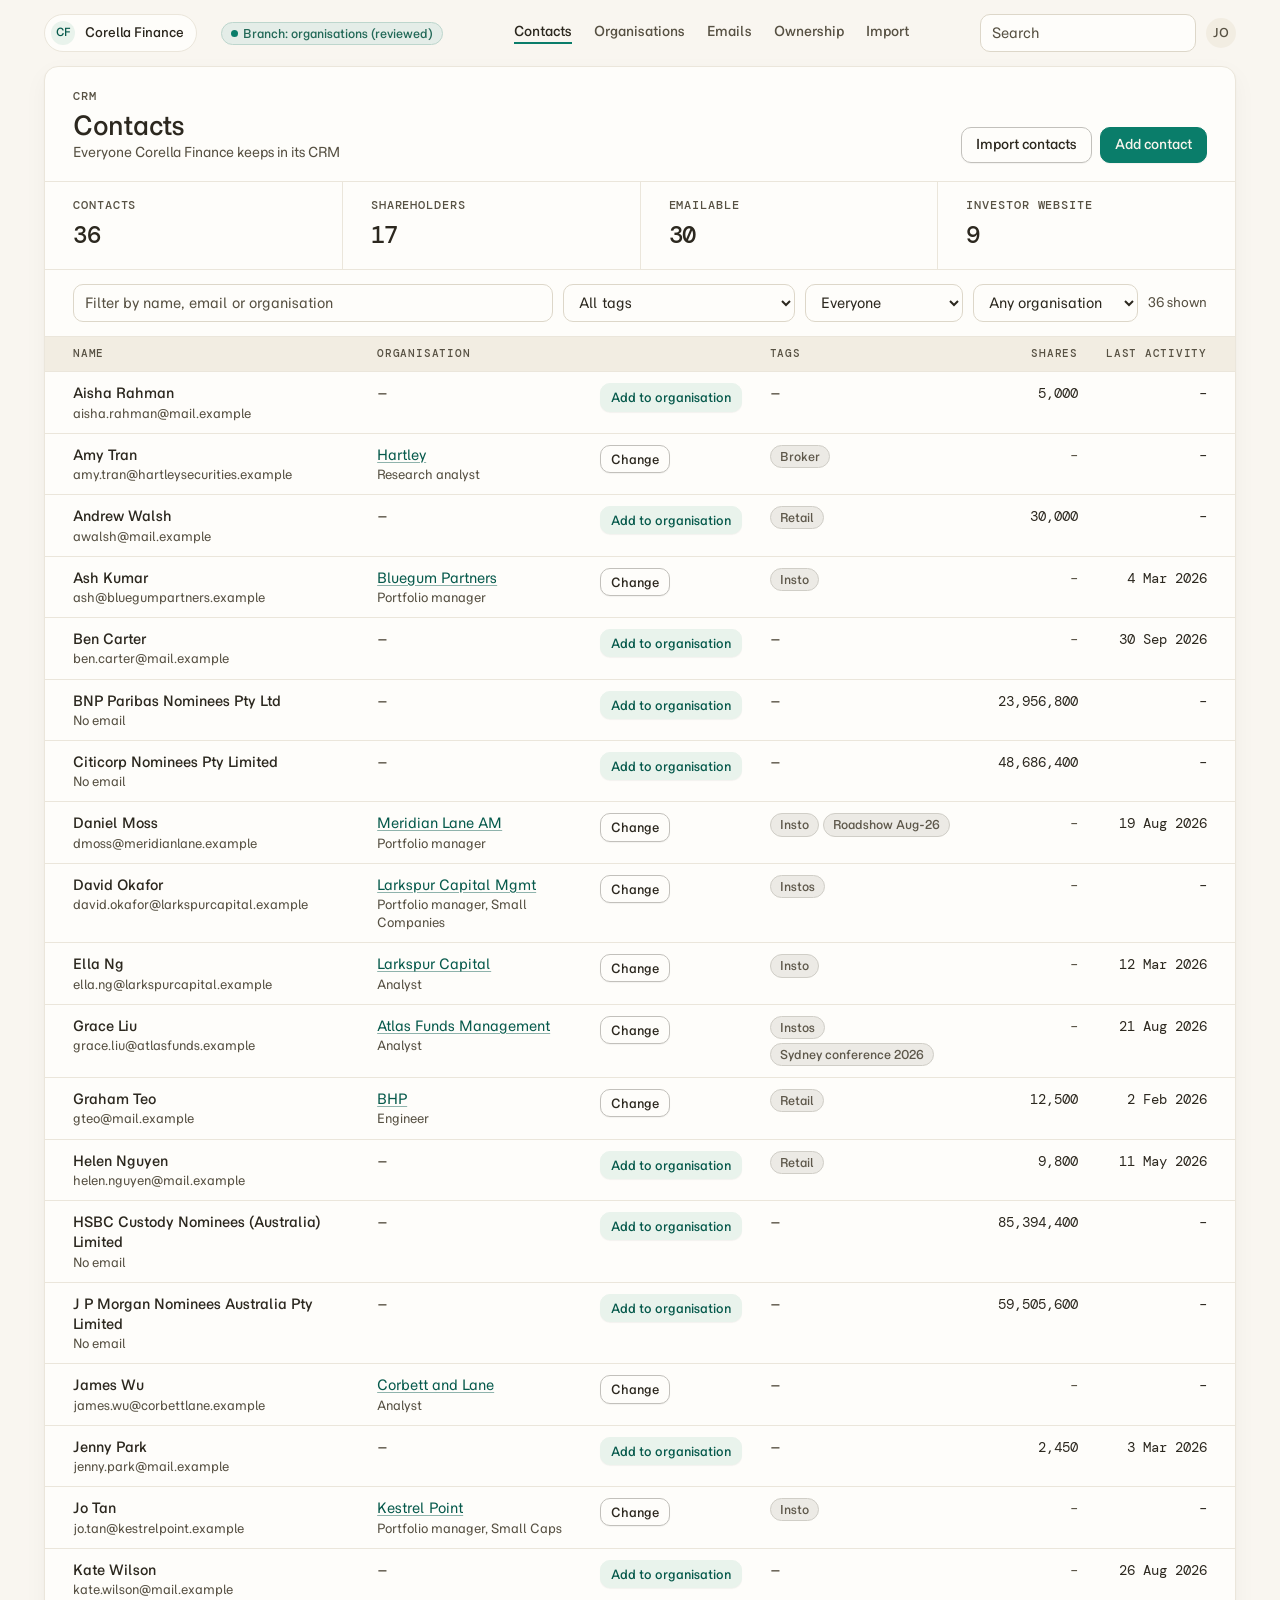
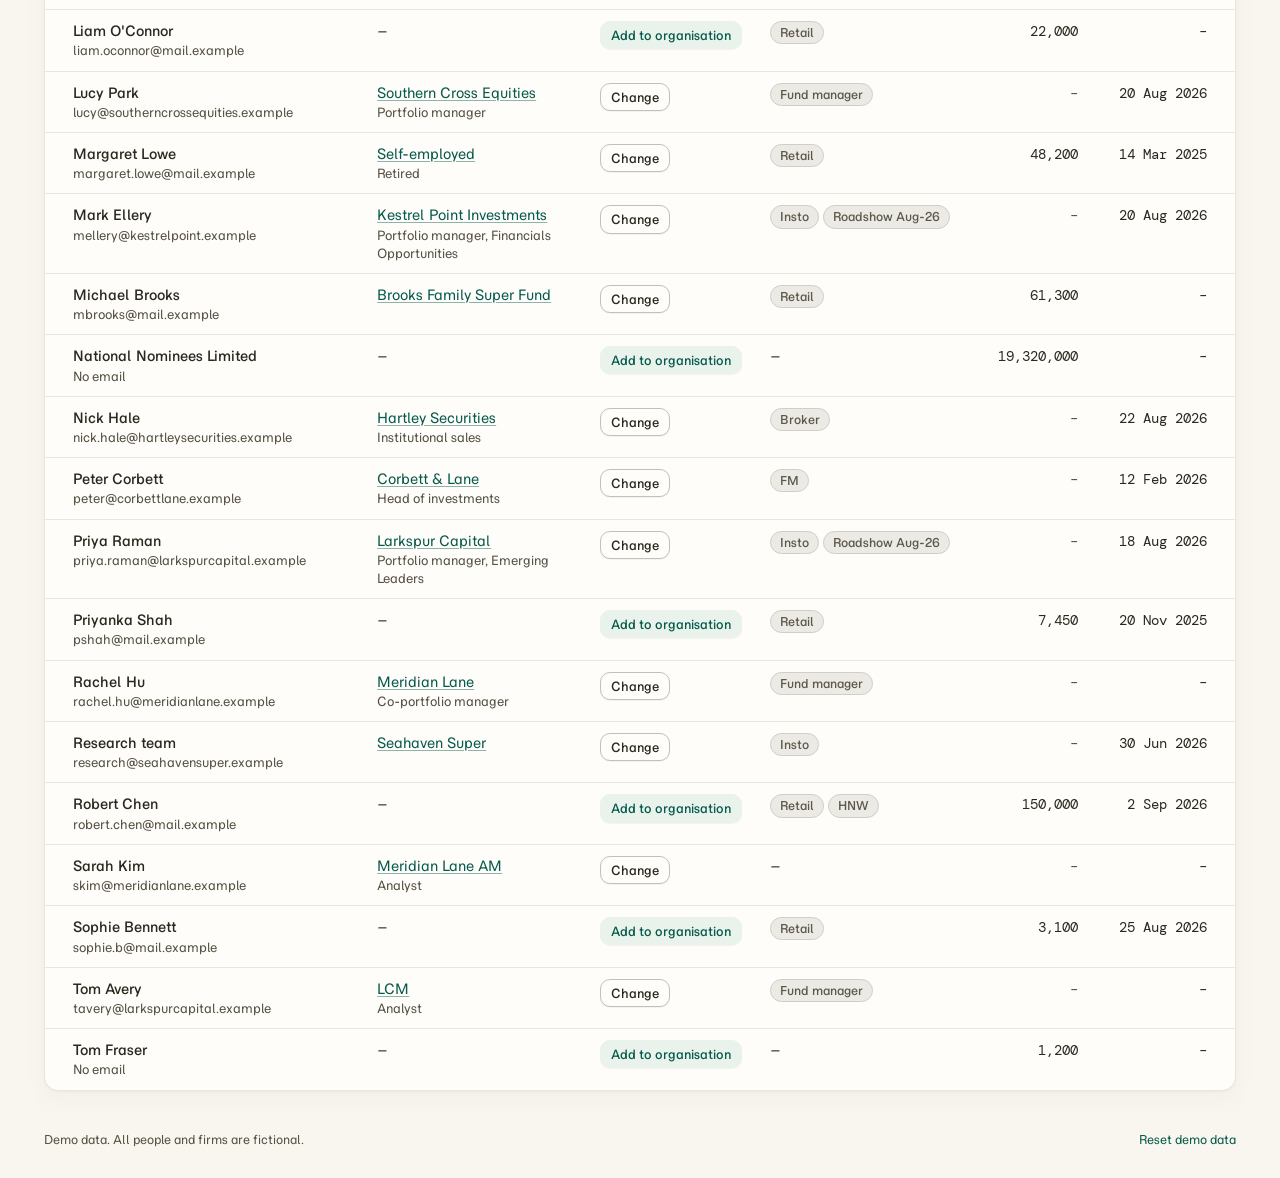
==== commit c4b62f2c: "No em dashes; accessibility pass over deck, note and prototype (axe: 0 violations across 13 states) " ====
--- a/crm/4 - Corella CRM - Branch (reviewed).html
+++ b/crm/4 - Corella CRM - Branch (reviewed).html
@@ -59,6 +59,8 @@
 b, strong, th, h1, h2, h3, h4 { font-weight: 500; }
 a { color: var(--accent-foreground); text-decoration: none; }
 a:hover { text-decoration: underline; }
+table.t a, .kv a, .rows a, .sub a { text-decoration: underline; text-decoration-color: color-mix(in oklab, var(--accent-foreground) 45%, transparent); text-underline-offset: 2px; }
+.sr-only { position: absolute; width: 1px; height: 1px; overflow: hidden; clip: rect(0 0 0 0); white-space: nowrap; }
 :focus-visible { outline: 2px solid var(--ring); outline-offset: 2px; }
 
 .mono { font-family: var(--font-mono); font-variant-numeric: tabular-nums; }
@@ -200,7 +202,7 @@
   --h: var(--hue-gray);
   background: color-mix(in oklab, var(--h) 12%, var(--card));
   border: 1px solid color-mix(in oklab, var(--h) 30%, var(--card));
-  color: var(--h);
+  color: color-mix(in oklab, var(--h) 78%, var(--foreground));
 }
 .badge.green { --h: var(--hue-green); }
 .badge.blue { --h: var(--hue-blue); }
@@ -208,7 +210,7 @@
 .badge.amber { --h: var(--hue-amber); }
 .badge.orange { --h: var(--hue-orange); }
 .badge.rose { --h: var(--hue-rose); }
-.badge .x { cursor: pointer; opacity: 0.7; margin-left: 2px; }
+.badge .x { cursor: pointer; opacity: 0.8; margin-left: 2px; background: none; border: 0; padding: 0 2px; font: inherit; color: inherit; line-height: 1; }
 .badge .x:hover { opacity: 1; }
 .tags { display: flex; flex-wrap: wrap; gap: 4px; }
 .dot { width: 7px; height: 7px; border-radius: 9999px; background: var(--h); display: inline-block; }
@@ -680,6 +682,7 @@
   function toast(msg) {
     const el = document.createElement("div");
     el.className = "toast";
+    el.setAttribute("role", "status");
     el.textContent = msg;
     document.body.appendChild(el);
     setTimeout(function () { el.remove(); }, 2200);
@@ -720,16 +723,16 @@
 
   function layout(section, inner) {
     const links = navItems().map(function (n) {
-      return '<a href="' + n[1] + '" class="' + (section === n[2] ? "active" : "") + '">' + n[0] + "</a>";
+      return '<a href="' + n[1] + '" class="' + (section === n[2] ? "active" : "") + '"' + (section === n[2] ? ' aria-current="page"' : "") + ">" + n[0] + "</a>";
     }).join("");
     return (
-      '<nav class="nav">' +
-        '<div class="chip-company"><span class="logo">CF</span>' + esc(state.company.name) + "</div>" +
-        '<span class="badge version ' + VERSION.tone + '"><span class="dot"></span>' + esc(VERSION.label) + "</span>" +
+      '<nav class="nav" aria-label="Main">' +
+        '<div class="chip-company"><span class="logo" aria-hidden="true">CF</span>' + esc(state.company.name) + "</div>" +
+        '<span class="badge version ' + VERSION.tone + '"><span class="dot" aria-hidden="true"></span>' + esc(VERSION.label) + "</span>" +
         '<div class="nav-links">' + links + "</div>" +
         '<div class="nav-right">' +
-          '<form data-form="search"><input class="input nav-search" name="q" placeholder="Search" value="' + esc(currentSearch()) + '"></form>' +
-          '<div class="avatar" title="Josh (investor relations)">JO</div>' +
+          '<form data-form="search" role="search"><input class="input nav-search" name="q" placeholder="Search" aria-label="Search contacts and organisations" value="' + esc(currentSearch()) + '"></form>' +
+          '<div class="avatar" title="Josh (investor relations)" aria-label="Josh (investor relations)" role="img">JO</div>' +
         "</div>" +
       "</nav>" +
       '<main class="page"><div class="card">' + inner + "</div></main>" +
@@ -759,7 +762,7 @@
   let confirming = null;
   function confirmBox(key, message, confirmLabel, confirmAction, confirmId) {
     return (
-      '<div class="confirm"><span class="grow">' + message + "</span>" +
+      '<div class="confirm" role="alert"><span class="grow">' + message + "</span>" +
         '<button class="btn danger sm" data-action="' + confirmAction + '"' + (confirmId ? ' data-id="' + confirmId + '"' : "") + ">" + esc(confirmLabel) + "</button>" +
         '<button class="btn sm" data-action="cancel-confirm">Cancel</button>' +
       "</div>"
@@ -819,7 +822,20 @@
   // Pages that need wiring after they're drawn register a function here.
   let afterRenderHook = null;
   function afterRender() {
+    wireLabels(app);
     if (afterRenderHook) { const f = afterRenderHook; afterRenderHook = null; f(); }
+  }
+
+  // Give each form field's label a `for`, so screen readers and clicks reach the control.
+  let labelSeq = 0;
+  function wireLabels(root) {
+    (root || document).querySelectorAll(".field").forEach(function (field) {
+      const label = field.querySelector(":scope > label");
+      const ctl = field.querySelector("input:not([type=hidden]), select, textarea");
+      if (!label || !ctl || label.getAttribute("for")) return;
+      if (!ctl.id) ctl.id = "f" + (++labelSeq);
+      label.setAttribute("for", ctl.id);
+    });
   }
 
   // ---------------------------------------------------------------------------
@@ -832,7 +848,7 @@
     const shares = sharesHeld(c);
     return (
       '<tr class="click" data-href="#/contacts/' + c.id + '">' +
-        '<td class="name-cell"><div class="n">' + esc(fullName(c)) + '</div><div class="e">' + esc(c.email || "No email") + "</div></td>" +
+        '<td class="name-cell"><div class="n"><a href="#/contacts/' + c.id + '" style="color:inherit;text-decoration:none">' + esc(fullName(c)) + '</a></div><div class="e">' + esc(c.email || "No email") + "</div></td>" +
         '<td class="name-cell">' + orgLink(c) + (c.organisationId && c.occupation ? '<div class="e">' + esc(c.occupation) + "</div>" : "") + "</td>" +
         '<td><button class="btn sm' + (c.organisationId ? "" : " neon") + '" data-action="pick-org-row" data-id="' + c.id + '">' + (c.organisationId ? "Change" : "Add to organisation") + "</button></td>" +
         "<td>" + tagBadges(c.tags) + "</td>" +
@@ -846,7 +862,7 @@
     if (!list.length) return '<div class="empty">No contacts match.</div>';
     return (
       '<div class="table-wrap"><table class="t"><thead><tr>' +
-        "<th>Name</th><th>Organisation</th><th></th><th>Tags</th><th class=\"num\">Shares</th><th class=\"num\">Last activity</th>" +
+        "<th>Name</th><th>Organisation</th><th><span class=\"sr-only\">Change organisation</span></th><th>Tags</th><th class=\"num\">Shares</th><th class=\"num\">Last activity</th>" +
       "</tr></thead><tbody>" + list.map(contactRow).join("") + "</tbody></table></div>"
     );
   }
@@ -883,14 +899,14 @@
         ["Investor website", fmtNum(all.filter(function (c) { return c.hub; }).length)]
       ]) +
       '<div class="toolbar">' +
-        '<input id="contact-filter" class="input grow" placeholder="Filter by name, email or organisation" value="' + esc(listFilter.text) + '">' +
-        '<select class="input" data-change="tag-filter"><option value="">All tags</option>' + tagOptions + "</select>" +
-        '<select class="input" data-change="holder-filter">' +
+        '<input id="contact-filter" class="input grow" aria-label="Filter contacts" placeholder="Filter by name, email or organisation" value="' + esc(listFilter.text) + '">' +
+        '<select class="input" data-change="tag-filter" aria-label="Filter by tag"><option value="">All tags</option>' + tagOptions + "</select>" +
+        '<select class="input" data-change="holder-filter" aria-label="Filter by shareholding">' +
           '<option value="all"' + (listFilter.holders === "all" ? " selected" : "") + ">Everyone</option>" +
           '<option value="yes"' + (listFilter.holders === "yes" ? " selected" : "") + ">Shareholders</option>" +
           '<option value="no"' + (listFilter.holders === "no" ? " selected" : "") + ">Not shareholders</option>" +
         "</select>" +
-        '<select class="input" data-change="org-filter">' +
+        '<select class="input" data-change="org-filter" aria-label="Filter by organisation">' +
           '<option value="all"' + (listFilter.org === "all" ? " selected" : "") + ">Any organisation</option>" +
           '<option value="yes"' + (listFilter.org === "yes" ? " selected" : "") + ">In an organisation</option>" +
           '<option value="no"' + (listFilter.org === "no" ? " selected" : "") + ">No organisation</option>" +
@@ -972,12 +988,13 @@
     closePicker();
     const el = document.createElement("div");
     el.className = "overlay picker";
+    el.setAttribute("role", "dialog"); el.setAttribute("aria-modal", "true"); el.setAttribute("aria-labelledby", "picker-title");
     el.innerHTML =
       '<div class="dialog">' +
-        '<div class="dh"><h2>' + esc(opts.title) + "</h2>" + (opts.note ? '<div class="help" style="margin-top:4px">' + esc(opts.note) + "</div>" : "") + "</div>" +
+        '<div class="dh"><h2 id="picker-title">' + esc(opts.title) + "</h2>" + (opts.note ? '<div class="help" style="margin-top:4px">' + esc(opts.note) + "</div>" : "") + "</div>" +
         '<div class="db">' +
-          '<input class="input" id="picker-search" placeholder="' + esc(opts.placeholder || "Search") + '" autocomplete="off">' +
-          '<div class="picker-list" id="picker-list"></div>' +
+          '<input class="input" id="picker-search" aria-label="' + esc(opts.placeholder || "Search") + '" placeholder="' + esc(opts.placeholder || "Search") + '" autocomplete="off">' +
+          '<div class="picker-list" id="picker-list" role="listbox" aria-label="Matches"></div>' +
           (opts.create ?
             '<form data-form="picker-create" class="picker-create">' +
               '<div class="eyebrow" style="margin-bottom:6px">' + esc(opts.create.label) + "</div>" +
@@ -989,6 +1006,7 @@
         '<div class="df"><button class="btn' + (opts.closeLabel ? " primary" : "") + '" type="button" data-action="close-picker">' + esc(opts.closeLabel || "Cancel") + "</button></div>" +
       "</div>";
     document.body.appendChild(el);
+    wireLabels(el);
     picker = opts;
     renderPickerList("");
     el.querySelector("#picker-search").focus();
@@ -1001,7 +1019,7 @@
     const items = picker.items.filter(function (i) { return !q || (i.label + " " + (i.sub || "")).toLowerCase().indexOf(q) > -1; });
     const shown = items.slice(0, 50);
     list.innerHTML = shown.length ? shown.map(function (i) {
-      return '<button type="button" class="picker-item" data-action="pick" data-id="' + i.id + '"><span class="n">' + esc(i.label) + "</span>" +
+      return '<button type="button" class="picker-item" role="option" data-action="pick" data-id="' + i.id + '"><span class="n">' + esc(i.label) + "</span>" +
         (i.sub ? '<span class="e">' + esc(i.sub) + "</span>" : "") + "</button>";
     }).join("") + (items.length > shown.length ? '<div class="muted small" style="padding:8px 12px">' + (items.length - shown.length) + " more. Keep typing to narrow it down.</div>" : "")
       : '<div class="muted small" style="padding:10px 12px">Nothing matches.</div>';
@@ -1054,7 +1072,7 @@
     return (
       '<div class="org-field">' +
         '<input type="hidden" name="organisationId" value="' + (o ? o.id : "") + '"><input type="hidden" name="newOrganisation" value="">' +
-        '<span class="org-field-name">' + (o ? esc(o.name) : '<span class="muted">None</span>') + "</span>" +
+        '<span class="org-field-name" aria-live="polite">' + (o ? esc(o.name) : '<span class="muted">None</span>') + "</span>" +
         '<button type="button" class="btn sm" data-action="pick-org">' + (o ? "Change" : "Choose") + "</button>" +
         '<button type="button" class="btn ghost sm" data-action="clear-org"' + (o ? "" : ' style="display:none"') + ">Remove</button>" +
       "</div>"
@@ -1162,11 +1180,11 @@
       '<div class="section"><div class="eyebrow">Tags</div>' +
         '<div class="tags" style="margin-bottom:10px">' +
           (c.tags.length ? c.tags.map(function (t) {
-            return '<span class="badge">' + esc(t) + '<span class="x" data-action="remove-tag" data-id="' + c.id + '" data-tag="' + esc(t) + '">×</span></span>';
+            return '<span class="badge">' + esc(t) + '<button type="button" class="x" data-action="remove-tag" data-id="' + c.id + '" data-tag="' + esc(t) + '" aria-label="Remove tag ' + esc(t) + '">×</button></span>';
           }).join("") : '<span class="muted small">No tags</span>') +
         "</div>" +
         '<form data-form="add-tag" data-id="' + c.id + '" class="row" style="gap:8px">' +
-          '<input class="input" name="tag" list="tag-list" placeholder="Add a tag"><datalist id="tag-list">' + existing + "</datalist>" +
+          '<input class="input" name="tag" list="tag-list" placeholder="Add a tag" aria-label="Add a tag"><datalist id="tag-list">' + existing + "</datalist>" +
           '<button class="btn" type="submit" style="flex:0">Add</button>' +
         "</form>" +
       "</div>"
@@ -1217,9 +1235,10 @@
     const o = orgId ? orgById(orgId) : null;
     const el = document.createElement("div");
     el.className = "overlay";
+    el.setAttribute("role", "dialog"); el.setAttribute("aria-modal", "true"); el.setAttribute("aria-labelledby", "dlg-title");
     el.innerHTML =
       '<form class="dialog" data-form="add-contact">' +
-        '<div class="dh"><h2>' + (o ? "Add a person to " + esc(o.name) : "Add contact") + "</h2></div>" +
+        '<div class="dh"><h2 id="dlg-title">' + (o ? "Add a person to " + esc(o.name) : "Add contact") + "</h2></div>" +
         '<div class="db">' +
           '<div class="row"><div class="field"><label>First name</label><input class="input" name="firstName" required></div>' +
           '<div class="field"><label>Last name</label><input class="input" name="lastName"></div></div>' +
@@ -1232,6 +1251,7 @@
         '<div class="df"><button class="btn" type="button" data-action="close-dialog">Cancel</button><button class="btn primary" type="submit">Add contact</button></div>' +
       "</form>";
     document.body.appendChild(el);
+    wireLabels(el);
     el.querySelector("input").focus();
   }
 
@@ -1249,7 +1269,7 @@
     const n = groups.length;
     const notice =
       '<div class="notice">' +
-        '<span class="badge"><span class="dot"></span>' + n + (n === 1 ? " likely duplicate" : " likely duplicates") + "</span>" +
+        '<span class="badge"><span class="dot" aria-hidden="true"></span>' + n + (n === 1 ? " likely duplicate" : " likely duplicates") + "</span>" +
         '<span class="grow">' + (reviewOpen ? "Each row looks like one firm spelled more than one way. Merge opens a check where you choose the name to keep." :
           "Created from the old company field; they look like the same firm. Nothing is merged until you say so.") + "</span>" +
         '<button class="btn ' + (reviewOpen ? "" : "neon ") + 'sm" data-action="toggle-review">' + (reviewOpen ? "Hide" : "Review") + "</button>" +
@@ -1310,8 +1330,8 @@
     const checked = orgSelection.indexOf(o.id) > -1;
     return (
       '<tr class="click" data-href="#/organisations/' + o.id + '">' +
-        '<td style="width:36px"><input type="checkbox" class="org-check" data-change="org-check" value="' + o.id + '"' + (checked ? " checked" : "") + "></td>" +
-        '<td class="name-cell"><div class="n">' + esc(o.name) + "</div>" +
+        '<td style="width:36px"><input type="checkbox" class="org-check" data-change="org-check" value="' + o.id + '" aria-label="Select ' + esc(o.name) + '"' + (checked ? " checked" : "") + "></td>" +
+        '<td class="name-cell"><div class="n"><a href="#/organisations/' + o.id + '" style="color:inherit;text-decoration:none">' + esc(o.name) + '</a></div>' +
           ((o.aliases || []).length ? '<div class="e">Also known as ' + esc(o.aliases.join(", ")) + "</div>" : "") + "</td>" +
         "<td>" + (members.length ? esc(members.slice(0, 3).map(fullName).join(", ")) + (members.length > 3 ? '<span class="muted"> +' + (members.length - 3) + "</span>" : "") : '<span class="muted">Nobody yet</span>') + "</td>" +
         '<td class="num">' + fmtNum(members.length) + "</td>" +
@@ -1335,7 +1355,7 @@
     if (!list.length) return '<div class="empty">No organisations match.</div>';
     return (
       '<div class="table-wrap"><table class="t"><thead><tr>' +
-        '<th></th><th>Organisation</th><th>People</th><th class="num">Count</th><th class="num">Last activity</th>' +
+        '<th><span class="sr-only">Select</span></th><th>Organisation</th><th>People</th><th class="num">Count</th><th class="num">Last activity</th>' +
       "</tr></thead><tbody>" + list.map(orgRow).join("") + "</tbody></table></div>"
     );
   }
@@ -1359,7 +1379,7 @@
       ]) +
       reviewSection() +
       '<div class="toolbar">' +
-        '<input id="org-filter" class="input grow" placeholder="Filter by organisation, or by a person to find their firm" value="' + esc(orgListFilter.text) + '">' +
+        '<input id="org-filter" class="input grow" aria-label="Filter organisations" placeholder="Filter by organisation, or by a person to find their firm" value="' + esc(orgListFilter.text) + '">' +
         '<span class="muted small" id="org-count"></span>' +
       "</div>" +
       bulkBar() +
@@ -1370,9 +1390,10 @@
   function openAddOrg() {
     const el = document.createElement("div");
     el.className = "overlay";
+    el.setAttribute("role", "dialog"); el.setAttribute("aria-modal", "true"); el.setAttribute("aria-labelledby", "dlg-title");
     el.innerHTML =
       '<form class="dialog" data-form="add-org">' +
-        '<div class="dh"><h2>New organisation</h2></div>' +
+        '<div class="dh"><h2 id="dlg-title">New organisation</h2></div>' +
         '<div class="db">' +
           '<div class="field"><label>Name</label><input class="input" name="name" id="new-org-name" required placeholder="Larkspur Capital" autocomplete="off">' +
             '<div class="help">A name is enough. You\'ll add its people next.</div></div>' +
@@ -1381,6 +1402,7 @@
         '<div class="df"><button class="btn" type="button" data-action="close-dialog">Cancel</button><button class="btn primary" type="submit" id="new-org-create">Create and add people</button></div>' +
       "</form>";
     document.body.appendChild(el);
+    wireLabels(el);
     el.querySelector("input").focus();
   }
 
@@ -1421,9 +1443,10 @@
     if (orgs.length < 2) return;
     const el = document.createElement("div");
     el.className = "overlay";
+    el.setAttribute("role", "dialog"); el.setAttribute("aria-modal", "true"); el.setAttribute("aria-labelledby", "dlg-title");
     el.innerHTML =
       '<form class="dialog" data-form="merge-dialog">' +
-        '<div class="dh"><h2>Merge ' + orgs.length + " organisations into one</h2></div>" +
+        '<div class="dh"><h2 id="dlg-title">Merge ' + orgs.length + " organisations into one</h2></div>" +
         '<div class="db">' +
           '<div class="field"><label>Which name do we keep?</label>' +
             '<div class="radios" style="flex-direction:column;gap:8px">' + orgs.map(function (o, i) {
@@ -1437,6 +1460,8 @@
         '<div class="df"><button class="btn" type="button" data-action="close-dialog">Cancel</button><button class="btn primary" type="submit">Merge</button></div>' +
       "</form>";
     document.body.appendChild(el);
+    wireLabels(el);
+    const first = el.querySelector("input[type=radio]"); if (first) first.focus();
   }
 
   // ---------------------------------------------------------------------------
@@ -2043,6 +2068,12 @@
     }
   });
 
+  document.addEventListener("keydown", function (ev) {
+    if (ev.key !== "Escape") return;
+    if (document.querySelector(".overlay.picker")) { closePicker(); return; }
+    if (document.querySelector(".overlay")) closeDialog();
+  });
+
   window.addEventListener("hashchange", function () { editingDetails = false; editingOrg = false; meetingOpen = false; confirming = null; closePicker(); render(); });
 
   render();
